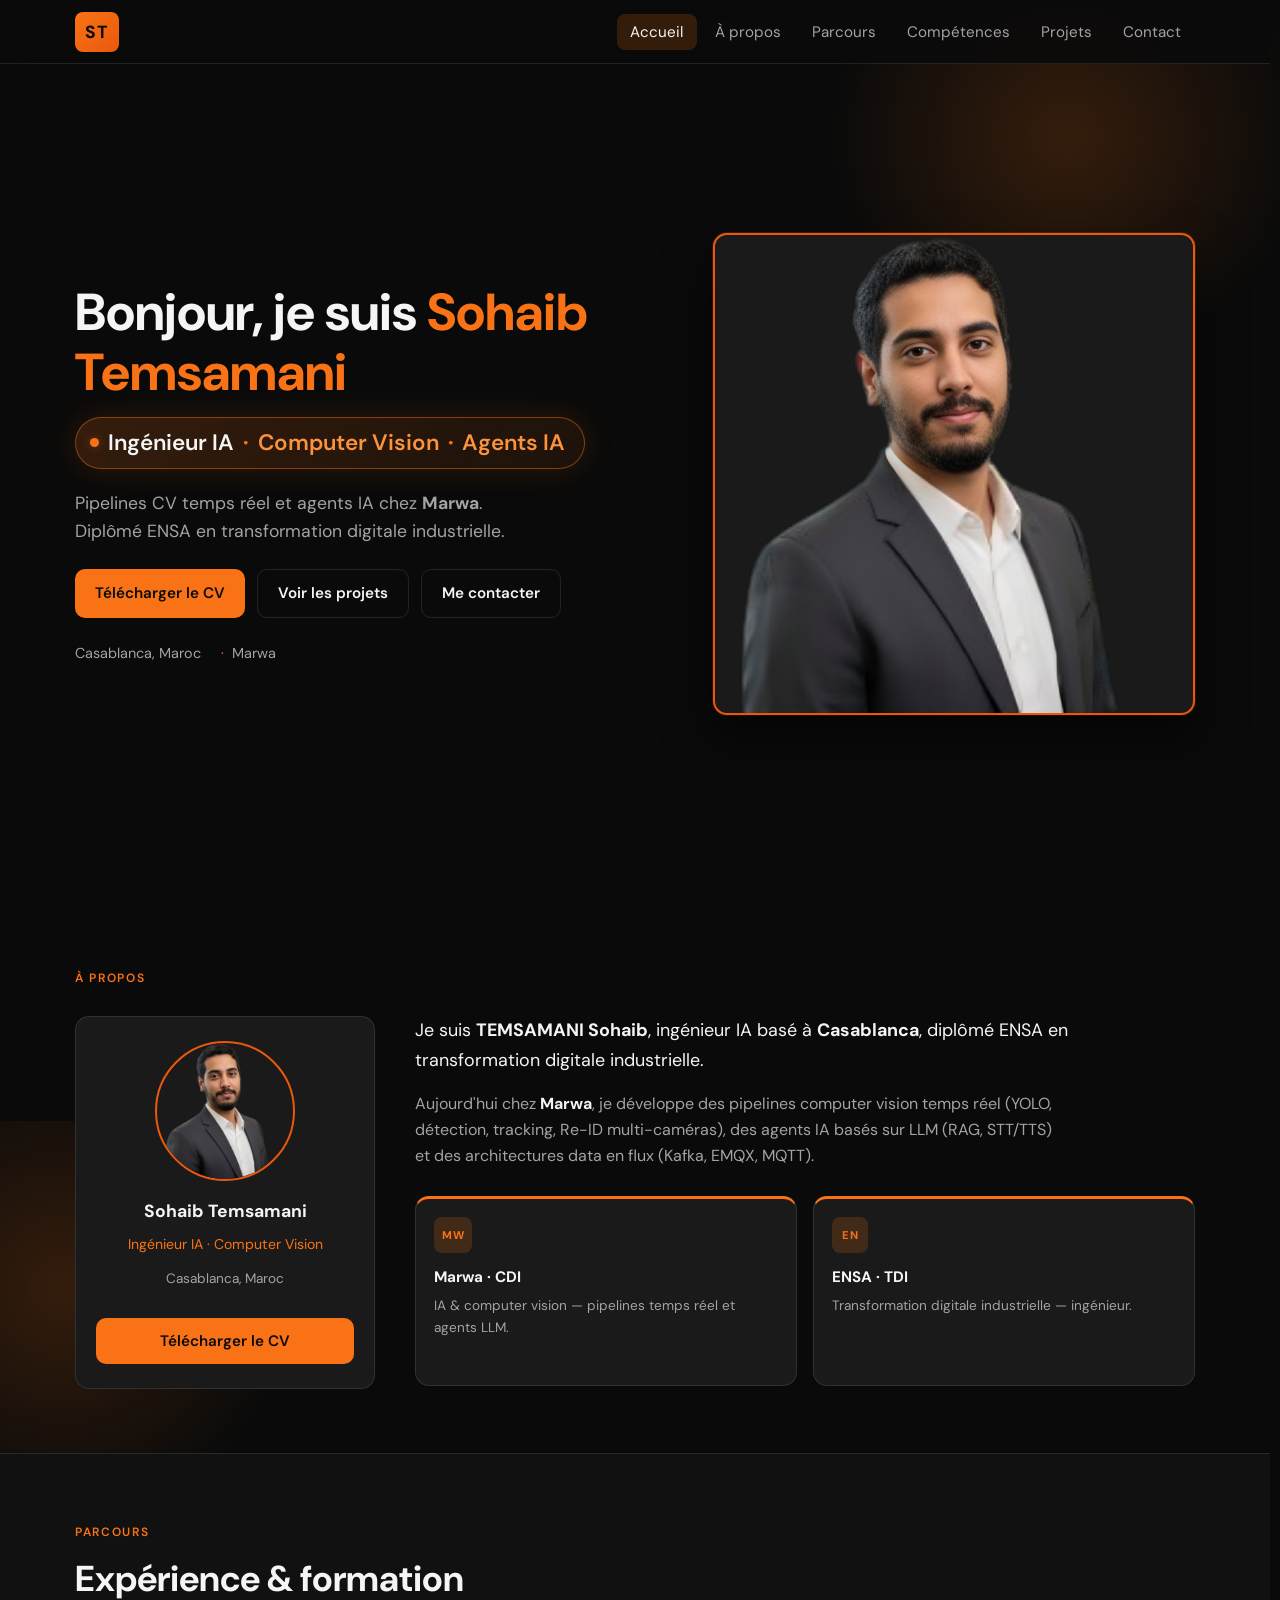
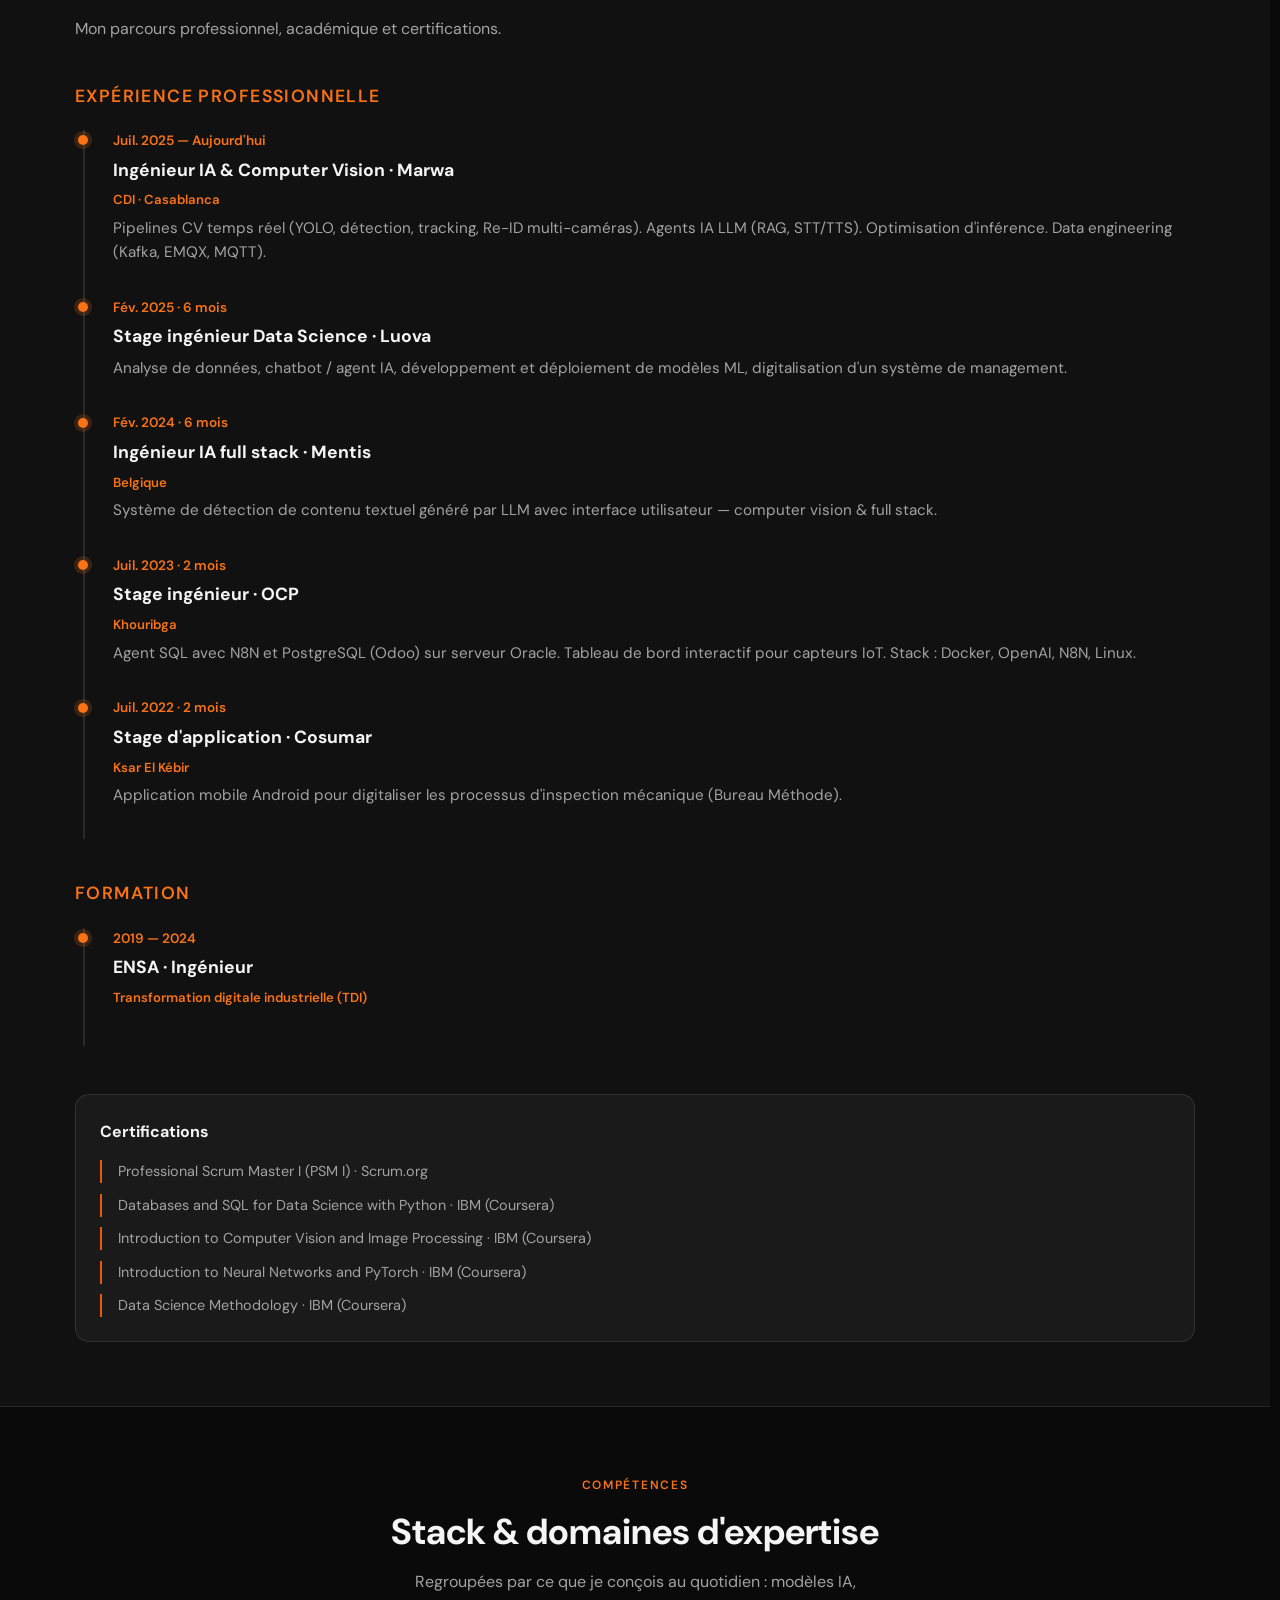
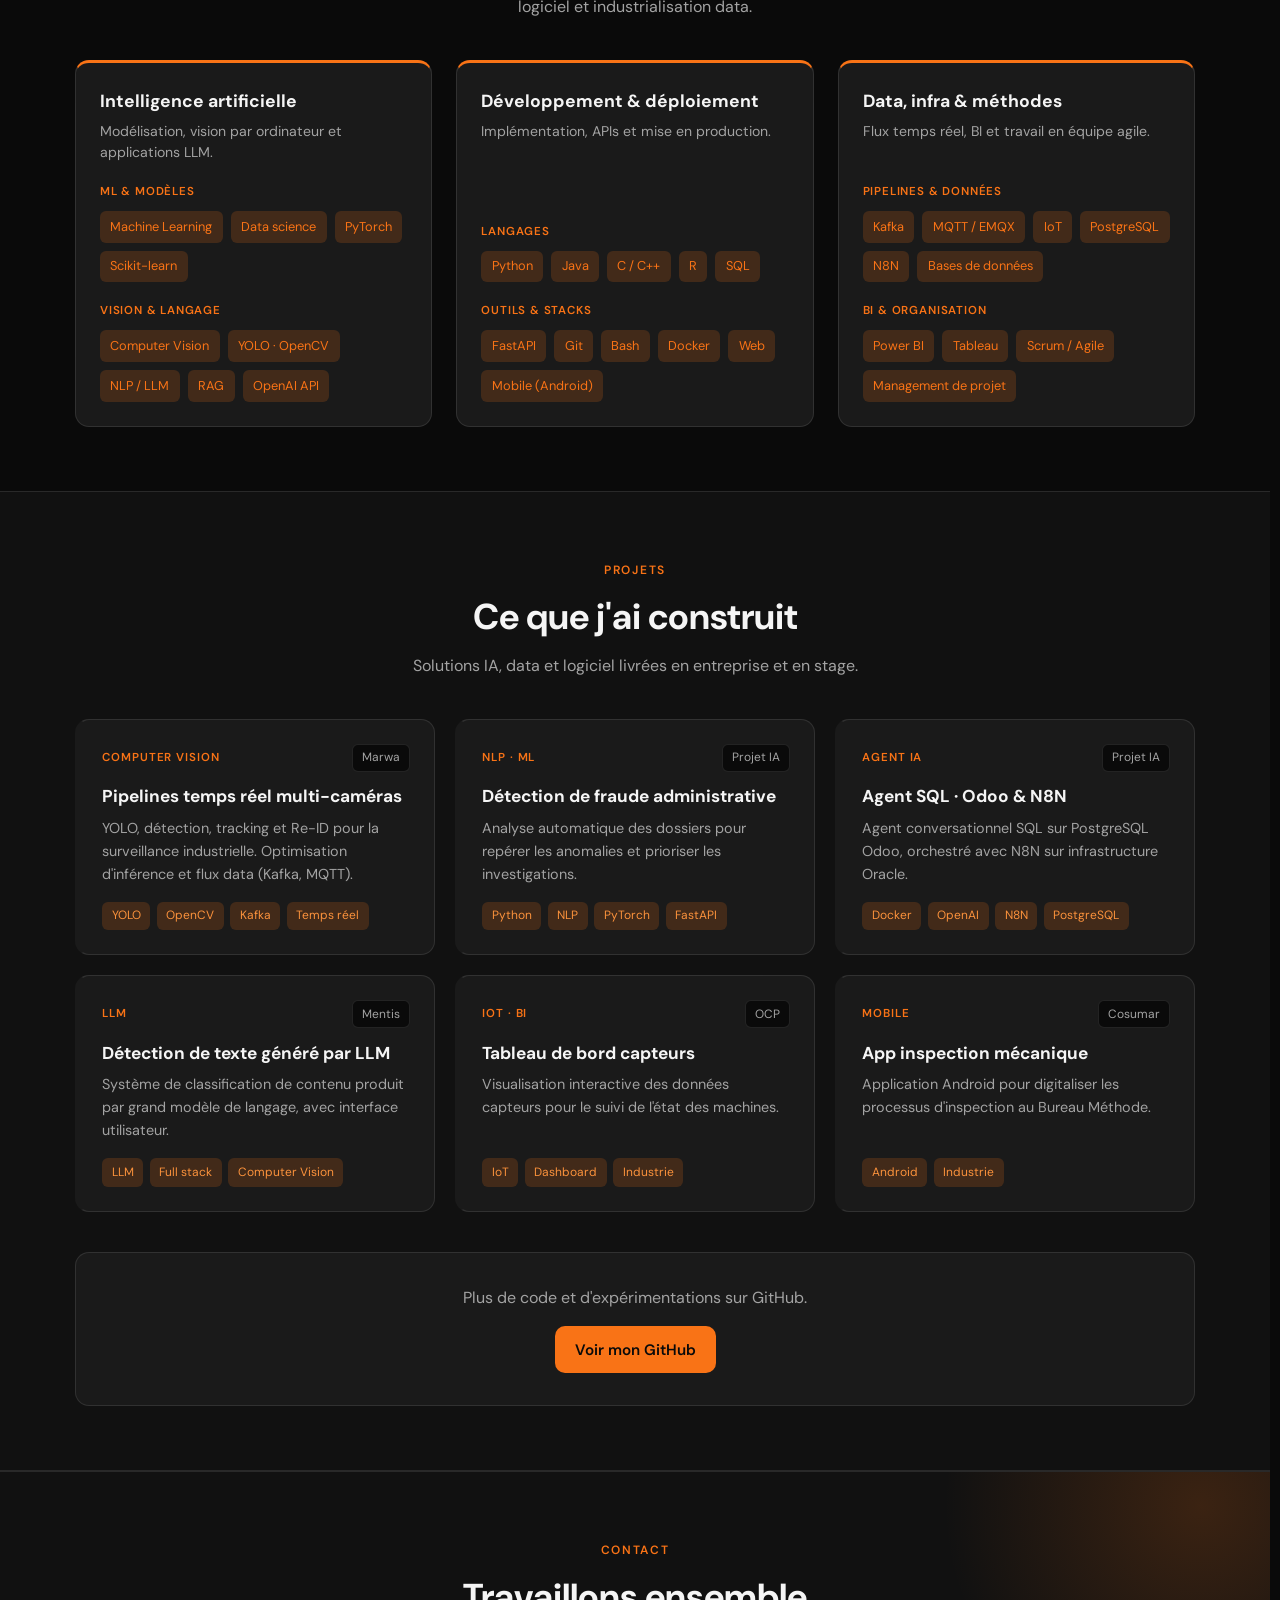
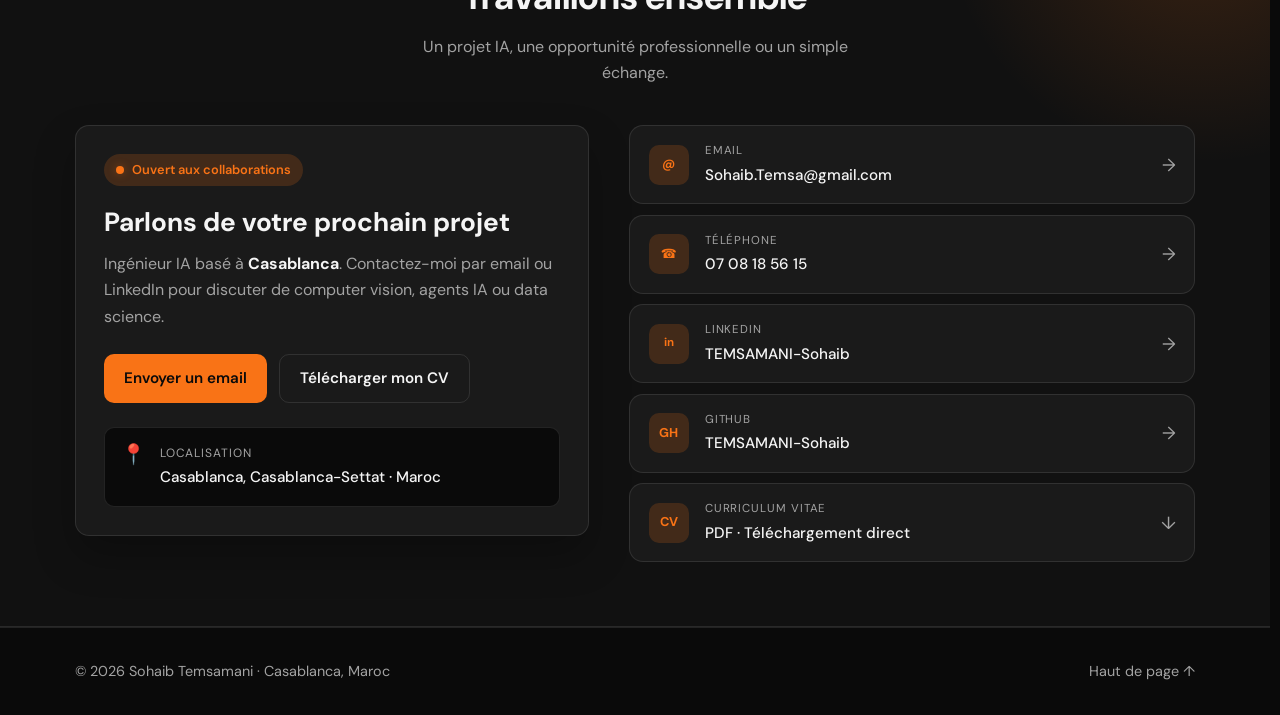
==== index.html @ 74f1c12c "update" ====
<!DOCTYPE html>
<html lang="fr">
<head>
  <meta charset="utf-8">
  <meta name="viewport" content="width=device-width, initial-scale=1">
  <meta name="description" content="Portfolio de TEMSAMANI Sohaib — Ingénieur IA, Computer Vision. ENSA, expériences Marwa, OCP, Mentis.">
  <meta name="theme-color" content="#0a0a0a">
  <title>Sohaib Temsamani | Ingénieur IA</title>
  <link rel="preconnect" href="https://fonts.googleapis.com">
  <link rel="preconnect" href="https://fonts.gstatic.com" crossorigin>
  <link href="https://fonts.googleapis.com/css2?family=DM+Sans:ital,opsz,wght@0,9..40,400;0,9..40,500;0,9..40,600;0,9..40,700&display=swap" rel="stylesheet">
  <link rel="stylesheet" href="css/portfolio.css">
</head>
<body>
  <a class="skip-link" href="#main">Aller au contenu</a>

  <header class="site-header">
    <nav class="nav container" aria-label="Principal">
      <a class="logo" href="#home" aria-label="Accueil">ST</a>
      <button class="nav-toggle" type="button" aria-expanded="false" aria-controls="nav-menu">
        <span class="nav-toggle-bar"></span>
        <span class="sr-only">Menu</span>
      </button>
      <ul class="nav-links" id="nav-menu">
        <li><a href="#home">Accueil</a></li>
        <li><a href="#about">À propos</a></li>
        <li><a href="#parcours">Parcours</a></li>
        <li><a href="#skills">Compétences</a></li>
        <li><a href="#projects">Projets</a></li>
        <li><a href="#contact">Contact</a></li>
      </ul>
    </nav>
  </header>

  <main id="main">
    <section class="hero container" id="home">
      <div class="hero-content reveal">
        <h1>Bonjour, je suis <span class="accent">Sohaib Temsamani</span></h1>
        <p class="hero-status">
          <span class="hero-status-dot" aria-hidden="true"></span>
          <span>Ingénieur IA</span>
          <span class="hero-status-sep" aria-hidden="true">·</span>
          <span class="hero-status-highlight">Computer Vision</span>
          <span class="hero-status-sep" aria-hidden="true">·</span>
          <span class="hero-status-highlight">Agents IA</span>
        </p>
        <p class="hero-lead">
          Pipelines CV temps réel et agents IA chez <strong>Marwa</strong>.
          Diplômé ENSA en transformation digitale industrielle.
        </p>
        <div class="hero-actions">
          <a class="btn btn-primary" href="cv/CV_TEMSAMANI_Sohaib.pdf" download>Télécharger le CV</a>
          <a class="btn btn-ghost" href="#projects">Voir les projets</a>
          <a class="btn btn-ghost" href="#contact">Me contacter</a>
        </div>
        <ul class="hero-meta">
          <li>Casablanca, Maroc</li>
          <li>Marwa</li>
        </ul>
      </div>
      <div class="hero-visual reveal" style="--delay: 0.1s">
        <div class="hero-frame">
          <img src="images/sohaib.jpg" alt="Portrait de Sohaib Temsamani" width="480" height="480" loading="eager" decoding="async">
        </div>
      </div>
    </section>

    <section class="section about-section" id="about">
      <div class="container">
        <span class="section-tag reveal">À propos</span>

        <div class="about-layout">
          <aside class="about-sidebar reveal">
            <div class="about-profile-card">
              <img src="images/sohaib.jpg" alt="Sohaib Temsamani" width="140" height="140" loading="lazy" decoding="async">
              <p class="profile-name">Sohaib Temsamani</p>
              <p class="profile-role">Ingénieur IA · Computer Vision</p>
              <p class="profile-location">Casablanca, Maroc</p>
              <a class="btn btn-primary btn-block profile-cv" href="cv/CV_TEMSAMANI_Sohaib.pdf" download>Télécharger le CV</a>
            </div>
          </aside>

          <div class="about-content reveal" style="--delay: 0.06s">
            <p class="about-lead">
              Je suis <strong>TEMSAMANI Sohaib</strong>, ingénieur IA basé à
              <strong>Casablanca</strong>, diplômé ENSA en transformation digitale industrielle.
            </p>
            <p>
              Aujourd'hui chez <strong>Marwa</strong>, je développe des pipelines computer vision temps réel
              (YOLO, détection, tracking, Re-ID multi-caméras), des agents IA basés sur LLM (RAG, STT/TTS)
              et des architectures data en flux (Kafka, EMQX, MQTT).
            </p>

            <div class="about-highlights">
              <article class="highlight-card reveal" style="--delay: 0.05s">
                <span class="highlight-icon" aria-hidden="true">MW</span>
                <h3>Marwa · CDI</h3>
                <p>IA &amp; computer vision — pipelines temps réel et agents LLM.</p>
              </article>
              <article class="highlight-card reveal" style="--delay: 0.1s">
                <span class="highlight-icon" aria-hidden="true">EN</span>
                <h3>ENSA · TDI</h3>
                <p>Transformation digitale industrielle — ingénieur.</p>
              </article>
            </div>

          </div>
        </div>
      </div>
    </section>

    <section class="section section-alt" id="parcours">
      <div class="container">
        <header class="section-head reveal">
          <span class="section-tag">Parcours</span>
          <h2>Expérience &amp; formation</h2>
          <p>Mon parcours professionnel, académique et certifications.</p>
        </header>

        <h3 class="timeline-heading reveal">Expérience professionnelle</h3>
        <ol class="timeline">
          <li class="timeline-item reveal">
            <time datetime="2025-07">Juil. 2025 — Aujourd'hui</time>
            <h3>Ingénieur IA &amp; Computer Vision · Marwa</h3>
            <p class="timeline-meta">CDI · Casablanca</p>
            <p>Pipelines CV temps réel (YOLO, détection, tracking, Re-ID multi-caméras). Agents IA LLM (RAG, STT/TTS). Optimisation d'inférence. Data engineering (Kafka, EMQX, MQTT).</p>
          </li>
          <li class="timeline-item reveal" style="--delay: 0.05s">
            <time datetime="2025-02">Fév. 2025 · 6 mois</time>
            <h3>Stage ingénieur Data Science · Luova</h3>
            <p>Analyse de données, chatbot / agent IA, développement et déploiement de modèles ML, digitalisation d'un système de management.</p>
          </li>
          <li class="timeline-item reveal" style="--delay: 0.1s">
            <time datetime="2024-02">Fév. 2024 · 6 mois</time>
            <h3>Ingénieur IA full stack · Mentis</h3>
            <p class="timeline-meta">Belgique</p>
            <p>Système de détection de contenu textuel généré par LLM avec interface utilisateur — computer vision &amp; full stack.</p>
          </li>
          <li class="timeline-item reveal" style="--delay: 0.15s">
            <time datetime="2023-07">Juil. 2023 · 2 mois</time>
            <h3>Stage ingénieur · OCP</h3>
            <p class="timeline-meta">Khouribga</p>
            <p>Agent SQL avec N8N et PostgreSQL (Odoo) sur serveur Oracle. Tableau de bord interactif pour capteurs IoT. Stack : Docker, OpenAI, N8N, Linux.</p>
          </li>
          <li class="timeline-item reveal" style="--delay: 0.2s">
            <time datetime="2022-07">Juil. 2022 · 2 mois</time>
            <h3>Stage d'application · Cosumar</h3>
            <p class="timeline-meta">Ksar El Kébir</p>
            <p>Application mobile Android pour digitaliser les processus d'inspection mécanique (Bureau Méthode).</p>
          </li>
        </ol>

        <h3 class="timeline-heading reveal">Formation</h3>
        <ol class="timeline timeline-education">
        <li class="timeline-item reveal">
          <time datetime="2019/2024">2019 — 2024</time>
          <h3>ENSA · Ingénieur</h3>
          <p class="timeline-meta">Transformation digitale industrielle (TDI)</p>
        </li>
      </ol>

      <div class="certs reveal" style="--delay: 0.1s">
        <h3 class="certs-title">Certifications</h3>
        <ul class="certs-list">
          <li>Professional Scrum Master I (PSM I) · Scrum.org</li>
          <li>Databases and SQL for Data Science with Python · IBM (Coursera)</li>
          <li>Introduction to Computer Vision and Image Processing · IBM (Coursera)</li>
          <li>Introduction to Neural Networks and PyTorch · IBM (Coursera)</li>
          <li>Data Science Methodology · IBM (Coursera)</li>
        </ul>
      </div>
      </div>
    </section>

    <section class="section skills-section" id="skills">
      <div class="container">
        <header class="section-head section-head-center reveal">
          <span class="section-tag">Compétences</span>
          <h2>Stack &amp; domaines d'expertise</h2>
          <p>Regroupées par ce que je conçois au quotidien : modèles IA, logiciel et industrialisation data.</p>
        </header>

        <div class="skills-categories reveal">
          <article class="skill-category">
            <h3>Intelligence artificielle</h3>
            <p class="skill-category-desc">Modélisation, vision par ordinateur et applications LLM.</p>
            <div class="skill-subgroups">
              <div class="skill-subgroup">
                <h4>ML &amp; modèles</h4>
                <ul class="tags">
                  <li>Machine Learning</li>
                  <li>Data science</li>
                  <li>PyTorch</li>
                  <li>Scikit-learn</li>
                </ul>
              </div>
              <div class="skill-subgroup">
                <h4>Vision &amp; langage</h4>
                <ul class="tags">
                  <li>Computer Vision</li>
                  <li>YOLO · OpenCV</li>
                  <li>NLP / LLM</li>
                  <li>RAG</li>
                  <li>OpenAI API</li>
                </ul>
              </div>
            </div>
          </article>

          <article class="skill-category">
            <h3>Développement &amp; déploiement</h3>
            <p class="skill-category-desc">Implémentation, APIs et mise en production.</p>
            <div class="skill-subgroups">
              <div class="skill-subgroup">
                <h4>Langages</h4>
                <ul class="tags">
                  <li>Python</li>
                  <li>Java</li>
                  <li>C / C++</li>
                  <li>R</li>
                  <li>SQL</li>
                </ul>
              </div>
              <div class="skill-subgroup">
                <h4>Outils &amp; stacks</h4>
                <ul class="tags">
                  <li>FastAPI</li>
                  <li>Git</li>
                  <li>Bash</li>
                  <li>Docker</li>
                  <li>Web</li>
                  <li>Mobile (Android)</li>
                </ul>
              </div>
            </div>
          </article>

          <article class="skill-category">
            <h3>Data, infra &amp; méthodes</h3>
            <p class="skill-category-desc">Flux temps réel, BI et travail en équipe agile.</p>
            <div class="skill-subgroups">
              <div class="skill-subgroup">
                <h4>Pipelines &amp; données</h4>
                <ul class="tags">
                  <li>Kafka</li>
                  <li>MQTT / EMQX</li>
                  <li>IoT</li>
                  <li>PostgreSQL</li>
                  <li>N8N</li>
                  <li>Bases de données</li>
                </ul>
              </div>
              <div class="skill-subgroup">
                <h4>BI &amp; organisation</h4>
                <ul class="tags">
                  <li>Power BI</li>
                  <li>Tableau</li>
                  <li>Scrum / Agile</li>
                  <li>Management de projet</li>
                </ul>
              </div>
            </div>
          </article>
        </div>
      </div>
    </section>

    <section class="section projects-section" id="projects">
      <div class="container">
        <header class="section-head section-head-center reveal">
          <span class="section-tag">Projets</span>
          <h2>Ce que j'ai construit</h2>
          <p>Solutions IA, data et logiciel livrées en entreprise et en stage.</p>
        </header>

        <div class="projects-grid">
          <article class="project-card reveal">
            <div class="project-card-header">
              <span class="project-tag">Computer Vision</span>
              <span class="project-company">Marwa</span>
            </div>
            <h3>Pipelines temps réel multi-caméras</h3>
            <p>YOLO, détection, tracking et Re-ID pour la surveillance industrielle. Optimisation d'inférence et flux data (Kafka, MQTT).</p>
            <ul class="project-tags">
              <li>YOLO</li>
              <li>OpenCV</li>
              <li>Kafka</li>
              <li>Temps réel</li>
            </ul>
          </article>

          <article class="project-card reveal" style="--delay: 0.05s">
            <div class="project-card-header">
              <span class="project-tag">NLP · ML</span>
              <span class="project-company">Projet IA</span>
            </div>
            <h3>Détection de fraude administrative</h3>
            <p>Analyse automatique des dossiers pour repérer les anomalies et prioriser les investigations.</p>
            <ul class="project-tags">
              <li>Python</li>
              <li>NLP</li>
              <li>PyTorch</li>
              <li>FastAPI</li>
            </ul>
          </article>

          <article class="project-card reveal" style="--delay: 0.1s">
            <div class="project-card-header">
              <span class="project-tag">Agent IA</span>
              <span class="project-company">Projet IA</span>
            </div>
            <h3>Agent SQL · Odoo &amp; N8N</h3>
            <p>Agent conversationnel SQL sur PostgreSQL Odoo, orchestré avec N8N sur infrastructure Oracle.</p>
            <ul class="project-tags">
              <li>Docker</li>
              <li>OpenAI</li>
              <li>N8N</li>
              <li>PostgreSQL</li>
            </ul>
          </article>

          <article class="project-card reveal" style="--delay: 0.15s">
            <div class="project-card-header">
              <span class="project-tag">LLM</span>
              <span class="project-company">Mentis</span>
            </div>
            <h3>Détection de texte généré par LLM</h3>
            <p>Système de classification de contenu produit par grand modèle de langage, avec interface utilisateur.</p>
            <ul class="project-tags">
              <li>LLM</li>
              <li>Full stack</li>
              <li>Computer Vision</li>
            </ul>
          </article>

          <article class="project-card reveal" style="--delay: 0.2s">
            <div class="project-card-header">
              <span class="project-tag">IoT · BI</span>
              <span class="project-company">OCP</span>
            </div>
            <h3>Tableau de bord capteurs</h3>
            <p>Visualisation interactive des données capteurs pour le suivi de l'état des machines.</p>
            <ul class="project-tags">
              <li>IoT</li>
              <li>Dashboard</li>
              <li>Industrie</li>
            </ul>
          </article>

          <article class="project-card reveal" style="--delay: 0.25s">
            <div class="project-card-header">
              <span class="project-tag">Mobile</span>
              <span class="project-company">Cosumar</span>
            </div>
            <h3>App inspection mécanique</h3>
            <p>Application Android pour digitaliser les processus d'inspection au Bureau Méthode.</p>
            <ul class="project-tags">
              <li>Android</li>
              <li>Industrie</li>
            </ul>
          </article>
        </div>

        <div class="projects-cta reveal">
          <p>Plus de code et d'expérimentations sur GitHub.</p>
          <a class="btn btn-primary" href="https://github.com/TEMSAMANI-Sohaib" target="_blank" rel="noopener">Voir mon GitHub</a>
        </div>
      </div>
    </section>

    <section class="section contact-section" id="contact">
      <div class="container">
        <header class="section-head section-head-center reveal">
          <span class="section-tag">Contact</span>
          <h2>Travaillons ensemble</h2>
          <p>Un projet IA, une opportunité professionnelle ou un simple échange.</p>
        </header>

        <div class="contact-layout">
          <div class="contact-intro reveal">
            <span class="contact-status">
              <span class="status-dot" aria-hidden="true"></span>
              Ouvert aux collaborations
            </span>
            <h3 class="contact-intro-title">Parlons de votre prochain projet</h3>
            <p class="contact-intro-text">
              Ingénieur IA basé à <strong>Casablanca</strong>. Contactez-moi par email ou LinkedIn
              pour discuter de computer vision, agents IA ou data science.
            </p>
            <div class="contact-cta">
              <a class="btn btn-primary" href="mailto:Sohaib.Temsa@gmail.com?subject=Contact%20portfolio%20—%20Sohaib%20Temsamani">
                Envoyer un email
              </a>
              <a class="btn btn-ghost" href="cv/CV_TEMSAMANI_Sohaib.pdf" download>Télécharger mon CV</a>
            </div>
            <div class="contact-location-card">
              <span class="contact-location-icon" aria-hidden="true">📍</span>
              <div>
                <p class="contact-location-label">Localisation</p>
                <p class="contact-location-value">Casablanca, Casablanca-Settat · Maroc</p>
              </div>
            </div>
          </div>

          <div class="contact-methods reveal" style="--delay: 0.08s">
            <a class="contact-method" href="mailto:Sohaib.Temsa@gmail.com">
              <span class="contact-method-icon" aria-hidden="true">@</span>
              <span class="contact-method-body">
                <span class="contact-method-label">Email</span>
                <span class="contact-method-value">Sohaib.Temsa@gmail.com</span>
              </span>
              <span class="contact-method-arrow" aria-hidden="true">→</span>
            </a>
            <a class="contact-method" href="tel:+212708185615">
              <span class="contact-method-icon" aria-hidden="true">☎</span>
              <span class="contact-method-body">
                <span class="contact-method-label">Téléphone</span>
                <span class="contact-method-value">07 08 18 56 15</span>
              </span>
              <span class="contact-method-arrow" aria-hidden="true">→</span>
            </a>
            <a class="contact-method" href="https://www.linkedin.com/in/temsamani-sohaib/" target="_blank" rel="noopener">
              <span class="contact-method-icon contact-method-icon-in" aria-hidden="true">in</span>
              <span class="contact-method-body">
                <span class="contact-method-label">LinkedIn</span>
                <span class="contact-method-value">TEMSAMANI-Sohaib</span>
              </span>
              <span class="contact-method-arrow" aria-hidden="true">→</span>
            </a>
            <a class="contact-method" href="https://github.com/TEMSAMANI-Sohaib" target="_blank" rel="noopener">
              <span class="contact-method-icon" aria-hidden="true">GH</span>
              <span class="contact-method-body">
                <span class="contact-method-label">GitHub</span>
                <span class="contact-method-value">TEMSAMANI-Sohaib</span>
              </span>
              <span class="contact-method-arrow" aria-hidden="true">→</span>
            </a>
            <a class="contact-method" href="cv/CV_TEMSAMANI_Sohaib.pdf" download>
              <span class="contact-method-icon" aria-hidden="true">CV</span>
              <span class="contact-method-body">
                <span class="contact-method-label">Curriculum vitae</span>
                <span class="contact-method-value">PDF · Téléchargement direct</span>
              </span>
              <span class="contact-method-arrow" aria-hidden="true">↓</span>
            </a>
          </div>
        </div>
      </div>
    </section>
  </main>

  <footer class="site-footer">
    <div class="container footer-inner">
      <p>© <span id="year"></span> Sohaib Temsamani · Casablanca, Maroc</p>
      <a href="#home" class="back-top">Haut de page ↑</a>
    </div>
  </footer>

  <script src="js/portfolio.js" defer></script>
</body>
</html>
---- css/portfolio.css ----
/* Original portfolio — lightweight, no template framework */

:root {
  --bg: #0a0a0a;
  --bg-alt: #111111;
  --surface: #1a1a1a;
  --surface-elevated: #222222;
  --border: rgba(255, 255, 255, 0.1);
  --text: #f5f5f5;
  --muted: #a3a3a3;
  --accent: #f97316;
  --accent-light: #fb923c;
  --accent-dark: #ea580c;
  --accent-dim: rgba(249, 115, 22, 0.18);
  --accent-glow: rgba(249, 115, 22, 0.35);
  --radius: 14px;
  --header-h: 4rem;
  --max: 1120px;
  --font: "DM Sans", system-ui, -apple-system, sans-serif;
}

*,
*::before,
*::after {
  box-sizing: border-box;
}

html {
  scroll-behavior: smooth;
  scrollbar-gutter: stable;
  scrollbar-width: thin;
  scrollbar-color: var(--accent-dark) var(--bg-alt);
}

/* Scrollbar — Chrome, Edge, Safari */
::-webkit-scrollbar {
  width: 10px;
  height: 10px;
}

::-webkit-scrollbar-track {
  background: var(--bg-alt);
  border-left: 1px solid var(--border);
}

::-webkit-scrollbar-thumb {
  background: linear-gradient(180deg, var(--accent) 0%, var(--accent-dark) 100%);
  border-radius: 999px;
  border: 2px solid var(--bg-alt);
  min-height: 48px;
}

::-webkit-scrollbar-thumb:hover {
  background: linear-gradient(180deg, var(--accent-light) 0%, var(--accent) 100%);
  box-shadow: 0 0 12px var(--accent-glow);
}

::-webkit-scrollbar-thumb:active {
  background: var(--accent-dark);
}

::-webkit-scrollbar-corner {
  background: var(--bg);
}

body {
  margin: 0;
  font-family: var(--font);
  font-size: 1rem;
  line-height: 1.6;
  color: var(--text);
  background: var(--bg);
  -webkit-font-smoothing: antialiased;
}

img {
  max-width: 100%;
  height: auto;
  display: block;
}

a {
  color: var(--accent);
  text-decoration: none;
}

a:hover {
  text-decoration: underline;
}

.container {
  width: min(100% - 2rem, var(--max));
  margin-inline: auto;
}

.sr-only {
  position: absolute;
  width: 1px;
  height: 1px;
  padding: 0;
  margin: -1px;
  overflow: hidden;
  clip: rect(0, 0, 0, 0);
  border: 0;
}

.skip-link {
  position: absolute;
  top: -100%;
  left: 1rem;
  z-index: 1000;
  padding: 0.5rem 1rem;
  background: var(--accent);
  color: var(--bg);
  border-radius: 6px;
}

.skip-link:focus {
  top: 1rem;
}

/* Header */
.site-header {
  position: sticky;
  top: 0;
  z-index: 100;
  height: var(--header-h);
  background: rgba(10, 10, 10, 0.9);
  backdrop-filter: blur(12px);
  border-bottom: 1px solid var(--border);
}

.nav {
  display: flex;
  align-items: center;
  justify-content: space-between;
  height: var(--header-h);
}

.logo {
  font-weight: 700;
  font-size: 1.1rem;
  letter-spacing: 0.04em;
  color: var(--bg);
  text-decoration: none;
  padding: 0.35rem 0.65rem;
  background: linear-gradient(135deg, var(--accent) 0%, var(--accent-dark) 100%);
  border: none;
  border-radius: 8px;
}

.logo:hover {
  filter: brightness(1.08);
  text-decoration: none;
}

.nav-links {
  display: flex;
  gap: 0.25rem;
  list-style: none;
  margin: 0;
  padding: 0;
}

.nav-links a {
  color: var(--muted);
  padding: 0.5rem 0.85rem;
  border-radius: 8px;
  font-size: 0.95rem;
  text-decoration: none;
  transition: color 0.2s, background 0.2s;
}

.nav-links a:hover,
.nav-links a.is-active {
  color: var(--text);
  background: var(--accent-dim);
  text-decoration: none;
}

.nav-toggle {
  display: none;
  width: 2.5rem;
  height: 2.5rem;
  padding: 0;
  border: 1px solid var(--border);
  border-radius: 8px;
  background: transparent;
  cursor: pointer;
}

.nav-toggle-bar {
  display: block;
  width: 1.15rem;
  height: 2px;
  margin: 0 auto;
  background: var(--text);
  border-radius: 1px;
  box-shadow: 0 -6px 0 var(--text), 0 6px 0 var(--text);
  transition: box-shadow 0.2s, transform 0.2s;
}

.nav-toggle[aria-expanded="true"] .nav-toggle-bar {
  box-shadow: none;
  transform: rotate(45deg);
}

.nav-toggle[aria-expanded="true"] .nav-toggle-bar::after {
  content: "";
  display: block;
  width: 1.15rem;
  height: 2px;
  background: var(--text);
  transform: translateY(-2px) rotate(-90deg);
}

/* Hero */
.hero {
  display: grid;
  gap: 2.5rem;
  align-items: center;
  padding: 3rem 0 4rem;
  min-height: calc(100vh - var(--header-h));
  position: relative;
}

.hero::before {
  content: "";
  position: absolute;
  top: -20%;
  right: -10%;
  width: min(55vw, 480px);
  height: min(55vw, 480px);
  background: radial-gradient(circle, var(--accent-dim) 0%, transparent 70%);
  pointer-events: none;
  z-index: -1;
}

@media (min-width: 860px) {
  .hero {
    grid-template-columns: 1.1fr 0.9fr;
    gap: 3rem;
    padding: 4rem 0 5rem;
  }
}

.hero h1 {
  font-size: clamp(2rem, 5vw, 3.25rem);
  line-height: 1.15;
  margin: 0 0 0.85rem;
  font-weight: 700;
}

.hero-status {
  display: inline-flex;
  flex-wrap: wrap;
  align-items: center;
  gap: 0.45rem 0.55rem;
  margin: 0 0 1.25rem;
  padding: 0.65rem 1.15rem 0.65rem 0.9rem;
  font-size: clamp(1.05rem, 2.8vw, 1.4rem);
  font-weight: 600;
  line-height: 1.3;
  color: var(--text);
  background: linear-gradient(135deg, var(--accent-dim) 0%, rgba(249, 115, 22, 0.08) 100%);
  border: 1px solid rgba(249, 115, 22, 0.45);
  border-radius: 999px;
  box-shadow: 0 0 32px rgba(249, 115, 22, 0.15);
}

.hero-status-dot {
  width: 9px;
  height: 9px;
  border-radius: 50%;
  background: var(--accent);
  box-shadow: 0 0 10px var(--accent-glow);
  flex-shrink: 0;
}

.hero-status-sep {
  color: var(--accent);
  font-weight: 700;
}

.hero-status-highlight {
  color: var(--accent-light);
}

.accent {
  color: var(--accent);
}

.hero-lead {
  font-size: 1.1rem;
  color: var(--muted);
  max-width: 36ch;
  margin: 0 0 1.5rem;
}

.hero-actions {
  display: flex;
  flex-wrap: wrap;
  gap: 0.75rem;
  margin-bottom: 1.5rem;
}

.btn {
  display: inline-flex;
  align-items: center;
  padding: 0.7rem 1.25rem;
  border-radius: 10px;
  font-weight: 600;
  font-size: 0.95rem;
  text-decoration: none;
  transition: transform 0.15s, box-shadow 0.15s;
}

.btn:hover {
  text-decoration: none;
  transform: translateY(-1px);
}

.btn-primary {
  background: var(--accent);
  color: var(--bg);
}

.btn-primary:hover {
  background: var(--accent-light);
  box-shadow: 0 8px 28px var(--accent-glow);
}

.btn-ghost {
  border: 1px solid var(--border);
  color: var(--text);
}

.btn-ghost:hover {
  border-color: var(--accent);
  color: var(--accent);
}

.hero-meta {
  display: flex;
  flex-wrap: wrap;
  gap: 0.5rem 1.25rem;
  list-style: none;
  margin: 0;
  padding: 0;
  font-size: 0.9rem;
  color: var(--muted);
}

.hero-meta li::before {
  content: "·";
  margin-right: 0.5rem;
  color: var(--accent);
}

.hero-meta li:first-child::before {
  content: none;
  margin: 0;
}

.hero-frame {
  border-radius: var(--radius);
  overflow: hidden;
  border: 2px solid var(--accent-dark);
  background: var(--surface);
  box-shadow: 0 24px 48px rgba(0, 0, 0, 0.5), 0 0 0 1px var(--accent-dim);
}

.hero-frame img {
  width: 100%;
  aspect-ratio: 1;
  object-fit: cover;
  object-position: center top;
}

/* Sections */
.section {
  padding: 4rem 0;
}

.section-alt {
  background: var(--bg-alt);
  border-block: 1px solid var(--border);
}

.section-head {
  margin-bottom: 2.5rem;
}

.section-head h2 {
  font-size: clamp(1.75rem, 3vw, 2.25rem);
  margin: 0 0 0.5rem;
}

.section-head p {
  margin: 0;
  color: var(--muted);
  max-width: 42ch;
}

.section-tag {
  display: inline-block;
  font-size: 0.75rem;
  font-weight: 600;
  text-transform: uppercase;
  letter-spacing: 0.14em;
  color: var(--accent);
  margin-bottom: 0.5rem;
}

.btn-block {
  display: flex;
  justify-content: center;
  width: 100%;
}

/* About */
.about-section {
  position: relative;
  overflow: hidden;
}

.about-section::before {
  content: "";
  position: absolute;
  left: -20%;
  bottom: 0;
  width: 50%;
  height: 60%;
  background: radial-gradient(circle, var(--accent-dim) 0%, transparent 65%);
  pointer-events: none;
  z-index: 0;
}

.about-section .container {
  position: relative;
  z-index: 1;
}

.about-section > .container > .section-tag {
  display: inline-block;
  margin-bottom: 1.75rem;
}

.about-layout {
  display: grid;
  gap: 2rem;
  align-items: start;
}

@media (min-width: 880px) {
  .about-layout {
    grid-template-columns: minmax(260px, 300px) 1fr;
    gap: 2.5rem;
  }

  .about-sidebar {
    position: sticky;
    top: calc(var(--header-h) + 1.5rem);
  }
}

.about-content p {
  margin: 0 0 1rem;
  color: var(--muted);
  max-width: 58ch;
}

.about-content p:last-of-type {
  margin-bottom: 1.75rem;
}

.about-lead {
  font-size: 1.12rem;
  color: var(--text) !important;
  line-height: 1.65;
}

.about-content strong {
  color: var(--text);
}

.about-highlights {
  display: grid;
  gap: 1rem;
}

@media (min-width: 520px) {
  .about-highlights {
    grid-template-columns: repeat(2, 1fr);
  }
}

.highlight-card {
  padding: 1.15rem;
  background: var(--surface);
  border: 1px solid var(--border);
  border-radius: var(--radius);
  border-top: 3px solid var(--accent);
  transition: border-color 0.2s, transform 0.2s;
}

.highlight-card:hover {
  border-color: rgba(249, 115, 22, 0.4);
  transform: translateY(-2px);
}

.highlight-icon {
  display: inline-flex;
  align-items: center;
  justify-content: center;
  min-width: 2.25rem;
  height: 2.25rem;
  padding: 0 0.5rem;
  margin-bottom: 0.75rem;
  font-size: 0.7rem;
  font-weight: 700;
  letter-spacing: 0.04em;
  color: var(--accent);
  background: var(--accent-dim);
  border-radius: 8px;
}

.highlight-card h3 {
  margin: 0 0 0.35rem;
  font-size: 0.95rem;
}

.highlight-card p {
  margin: 0;
  font-size: 0.85rem;
  color: var(--muted);
  max-width: none;
}

.about-traits {
  display: flex;
  flex-wrap: wrap;
  gap: 0.5rem;
  list-style: none;
  margin: 0;
  padding: 0;
}

.about-traits li {
  font-size: 0.85rem;
  font-weight: 500;
  padding: 0.4rem 0.85rem;
  color: var(--text);
  background: var(--surface);
  border: 1px solid var(--border);
  border-radius: 999px;
}

.about-traits li:hover {
  border-color: var(--accent);
  color: var(--accent);
}

.about-sidebar {
  display: flex;
  flex-direction: column;
  gap: 1.25rem;
}

.about-profile-card {
  display: flex;
  flex-direction: column;
  align-items: center;
  text-align: center;
  gap: 0.5rem;
  padding: 1.5rem 1.25rem;
  background: var(--surface);
  border: 1px solid var(--border);
  border-radius: var(--radius);
}

.about-profile-card img {
  width: 8.75rem;
  height: 8.75rem;
  border-radius: 50%;
  object-fit: cover;
  border: 2px solid var(--accent-dark);
  margin-bottom: 0.5rem;
}

.profile-name {
  margin: 0;
  font-weight: 700;
  font-size: 1.1rem;
}

.profile-role {
  margin: 0 0 0.25rem;
  font-size: 0.88rem;
  color: var(--accent);
}

.profile-location {
  margin: 0 0 1rem;
  font-size: 0.85rem;
  color: var(--muted);
}

.profile-cv {
  margin-top: 0.25rem;
  width: 100%;
}

.about-contact-card {
  padding: 1.25rem;
  background: linear-gradient(160deg, var(--surface) 0%, var(--surface-elevated) 100%);
  border: 1px solid var(--border);
  border-radius: var(--radius);
}

.about-contact-title {
  margin: 0 0 1rem;
  font-size: 0.8rem;
  text-transform: uppercase;
  letter-spacing: 0.1em;
  color: var(--muted);
}

.about-contact-list {
  list-style: none;
  margin: 0 0 1.25rem;
  padding: 0;
}

.about-contact-list li {
  display: flex;
  align-items: flex-start;
  gap: 0.75rem;
  padding: 0.65rem 0;
  border-bottom: 1px solid var(--border);
}

.about-contact-list li:last-child {
  border-bottom: none;
  padding-bottom: 0;
}

.about-contact-list a {
  font-size: 0.92rem;
  color: var(--text);
  word-break: break-word;
}

.about-contact-list a:hover {
  color: var(--accent);
}

.contact-icon {
  display: inline-flex;
  align-items: center;
  justify-content: center;
  width: 2rem;
  height: 2rem;
  flex-shrink: 0;
  font-size: 0.85rem;
  font-weight: 700;
  color: var(--accent);
  background: var(--accent-dim);
  border-radius: 8px;
}

.contact-icon-linkedin {
  font-size: 0.75rem;
  font-family: var(--font);
}

/* Timeline */
.timeline {
  list-style: none;
  margin: 0;
  padding: 0;
  border-left: 2px solid var(--border);
  margin-left: 0.5rem;
}

.timeline-item {
  position: relative;
  padding: 0 0 2rem 1.75rem;
}

.timeline-item::before {
  content: "";
  position: absolute;
  left: -0.45rem;
  top: 0.35rem;
  width: 10px;
  height: 10px;
  border-radius: 50%;
  background: var(--accent);
  box-shadow: 0 0 0 4px var(--accent-dim);
}

.timeline-item time {
  display: block;
  font-size: 0.85rem;
  color: var(--accent);
  font-weight: 600;
  margin-bottom: 0.25rem;
}

.timeline-item h3 {
  margin: 0 0 0.35rem;
  font-size: 1.1rem;
}

.timeline-item p {
  margin: 0;
  color: var(--muted);
  font-size: 0.95rem;
}

.timeline-meta {
  margin: 0 0 0.35rem !important;
  font-size: 0.82rem !important;
  color: var(--accent) !important;
  font-weight: 600;
}

.timeline-heading {
  margin: 2.5rem 0 1.25rem;
  font-size: 1.1rem;
  font-weight: 600;
  color: var(--accent);
  text-transform: uppercase;
  letter-spacing: 0.08em;
}

.timeline-heading:first-of-type {
  margin-top: 0;
}

.timeline-education {
  margin-bottom: 0;
}

.certs {
  margin-top: 3rem;
  padding: 1.5rem;
  background: var(--surface);
  border: 1px solid var(--border);
  border-radius: var(--radius);
}

.certs-title {
  margin: 0 0 1rem;
  font-size: 1rem;
  color: var(--text);
}

.certs-list {
  margin: 0;
  padding: 0;
  list-style: none;
  display: grid;
  gap: 0.65rem;
}

.certs-list li {
  font-size: 0.9rem;
  color: var(--muted);
  padding-left: 1rem;
  border-left: 2px solid var(--accent-dark);
}

.certs-list li::marker {
  content: none;
}

.lang-card {
  padding: 1.25rem;
  background: var(--surface);
  border: 1px solid var(--border);
  border-radius: var(--radius);
}

.lang-list {
  list-style: none;
  margin: 0;
  padding: 0;
}

.lang-list li {
  display: flex;
  justify-content: space-between;
  gap: 1rem;
  padding: 0.5rem 0;
  border-bottom: 1px solid var(--border);
  font-size: 0.9rem;
}

.lang-list li:last-child {
  border-bottom: none;
}

.lang-list li span:first-child {
  font-weight: 600;
  color: var(--text);
}

.lang-list li span:last-child {
  color: var(--muted);
}

/* Skills */
.skills-categories {
  display: grid;
  gap: 1.5rem;
}

@media (min-width: 900px) {
  .skills-categories {
    grid-template-columns: repeat(3, 1fr);
    align-items: start;
  }
}

.skill-category {
  display: flex;
  flex-direction: column;
  height: 100%;
  padding: 1.5rem;
  background: var(--surface);
  border: 1px solid var(--border);
  border-radius: var(--radius);
  border-top: 3px solid var(--accent);
}

.skill-category h3 {
  margin: 0 0 0.35rem;
  font-size: 1.1rem;
}

.skill-category-desc {
  margin: 0 0 1.25rem;
  font-size: 0.88rem;
  color: var(--muted);
  line-height: 1.5;
}

.skill-subgroups {
  display: flex;
  flex-direction: column;
  gap: 1.25rem;
  margin-top: auto;
}

.skill-subgroup h4 {
  margin: 0 0 0.6rem;
  font-size: 0.72rem;
  font-weight: 600;
  text-transform: uppercase;
  letter-spacing: 0.07em;
  color: var(--accent);
}

.tags {
  display: flex;
  flex-wrap: wrap;
  gap: 0.5rem;
  list-style: none;
  margin: 0;
  padding: 0;
}

.tags li {
  font-size: 0.8rem;
  padding: 0.35rem 0.65rem;
  background: var(--accent-dim);
  color: var(--accent);
  border-radius: 6px;
}

/* Projects */
.projects-section {
  background: var(--bg-alt);
  border-block: 1px solid var(--border);
}

.projects-grid {
  display: grid;
  gap: 1.25rem;
  grid-template-columns: 1fr;
}

@media (min-width: 640px) {
  .projects-grid {
    grid-template-columns: repeat(2, 1fr);
  }
}

@media (min-width: 960px) {
  .projects-grid {
    grid-template-columns: repeat(3, 1fr);
  }
}

.project-card {
  display: flex;
  flex-direction: column;
  height: 100%;
  padding: 1.5rem;
  background: var(--surface);
  border: 1px solid var(--border);
  border-radius: var(--radius);
  border-left: 3px solid transparent;
  transition: border-color 0.2s, transform 0.2s, box-shadow 0.2s;
}

.project-card:hover {
  border-color: rgba(249, 115, 22, 0.35);
  border-left-color: var(--accent);
  box-shadow: 0 16px 40px rgba(0, 0, 0, 0.35);
  transform: translateY(-3px);
}

.project-card-header {
  display: flex;
  flex-wrap: wrap;
  align-items: center;
  justify-content: space-between;
  gap: 0.5rem;
  margin-bottom: 0.85rem;
}

.project-tag {
  font-size: 0.72rem;
  text-transform: uppercase;
  letter-spacing: 0.08em;
  color: var(--accent);
  font-weight: 600;
}

.project-company {
  font-size: 0.75rem;
  color: var(--muted);
  padding: 0.2rem 0.55rem;
  background: var(--bg);
  border: 1px solid var(--border);
  border-radius: 6px;
}

.project-card h3 {
  margin: 0 0 0.5rem;
  font-size: 1.08rem;
  line-height: 1.35;
}

.project-card > p {
  flex: 1;
  margin: 0 0 1rem;
  font-size: 0.9rem;
  color: var(--muted);
  line-height: 1.6;
}

.project-tags {
  display: flex;
  flex-wrap: wrap;
  gap: 0.4rem;
  list-style: none;
  margin: 0;
  padding: 0;
  margin-top: auto;
}

.project-tags li {
  font-size: 0.75rem;
  padding: 0.3rem 0.6rem;
  background: var(--accent-dim);
  color: var(--accent-light);
  border-radius: 6px;
}

.projects-cta {
  margin-top: 2.5rem;
  padding: 2rem;
  text-align: center;
  background: var(--surface);
  border: 1px solid var(--border);
  border-radius: var(--radius);
}

.projects-cta p {
  margin: 0 0 1rem;
  color: var(--muted);
}

/* Contact */
.contact-section {
  position: relative;
  overflow: hidden;
  background: var(--bg-alt);
  border-block: 1px solid var(--border);
}

.contact-section::before {
  content: "";
  position: absolute;
  top: -30%;
  right: -15%;
  width: min(60vw, 520px);
  height: min(60vw, 520px);
  background: radial-gradient(circle, var(--accent-dim) 0%, transparent 70%);
  pointer-events: none;
}

.contact-section .container {
  position: relative;
  z-index: 1;
}

.section-head-center {
  text-align: center;
  margin-left: auto;
  margin-right: auto;
}

.section-head-center p {
  margin-left: auto;
  margin-right: auto;
}

.contact-layout {
  display: grid;
  gap: 2rem;
  align-items: start;
}

@media (min-width: 880px) {
  .contact-layout {
    grid-template-columns: 1fr 1.1fr;
    gap: 2.5rem;
  }
}

.contact-intro {
  padding: 1.75rem;
  background: var(--surface);
  border: 1px solid var(--border);
  border-radius: var(--radius);
  box-shadow: 0 20px 40px rgba(0, 0, 0, 0.25);
}

.contact-status {
  display: inline-flex;
  align-items: center;
  gap: 0.5rem;
  font-size: 0.8rem;
  font-weight: 600;
  color: var(--accent);
  padding: 0.35rem 0.75rem;
  background: var(--accent-dim);
  border-radius: 999px;
  margin-bottom: 1.25rem;
}

.status-dot {
  width: 8px;
  height: 8px;
  border-radius: 50%;
  background: var(--accent);
  box-shadow: 0 0 8px var(--accent-glow);
  animation: pulse-dot 2s ease-in-out infinite;
}

@keyframes pulse-dot {
  0%, 100% { opacity: 1; transform: scale(1); }
  50% { opacity: 0.6; transform: scale(0.9); }
}

.contact-intro-title {
  margin: 0 0 0.75rem;
  font-size: clamp(1.35rem, 3vw, 1.65rem);
  line-height: 1.25;
}

.contact-intro-text {
  margin: 0 0 1.5rem;
  color: var(--muted);
  line-height: 1.65;
}

.contact-intro-text strong {
  color: var(--text);
}

.contact-cta {
  display: flex;
  flex-wrap: wrap;
  gap: 0.75rem;
  margin-bottom: 1.5rem;
}

.contact-location-card {
  display: flex;
  align-items: flex-start;
  gap: 0.85rem;
  padding: 1rem;
  background: var(--bg);
  border: 1px solid var(--border);
  border-radius: 10px;
}

.contact-location-icon {
  font-size: 1.25rem;
  line-height: 1;
}

.contact-location-label {
  margin: 0 0 0.15rem;
  font-size: 0.75rem;
  text-transform: uppercase;
  letter-spacing: 0.08em;
  color: var(--muted);
}

.contact-location-value {
  margin: 0;
  font-size: 0.95rem;
  font-weight: 500;
  color: var(--text);
}

.contact-methods {
  display: flex;
  flex-direction: column;
  gap: 0.65rem;
}

.contact-method {
  display: flex;
  align-items: center;
  gap: 1rem;
  padding: 1rem 1.15rem;
  background: var(--surface);
  border: 1px solid var(--border);
  border-radius: var(--radius);
  text-decoration: none;
  transition: border-color 0.2s, transform 0.2s, box-shadow 0.2s;
}

.contact-method:hover {
  border-color: var(--accent);
  transform: translateX(4px);
  box-shadow: 0 8px 24px rgba(0, 0, 0, 0.3);
  text-decoration: none;
}

.contact-method-icon {
  display: inline-flex;
  align-items: center;
  justify-content: center;
  width: 2.5rem;
  height: 2.5rem;
  flex-shrink: 0;
  font-size: 0.8rem;
  font-weight: 700;
  color: var(--accent);
  background: var(--accent-dim);
  border-radius: 10px;
}

.contact-method-icon-in {
  font-size: 0.72rem;
  letter-spacing: -0.02em;
}

.contact-method-body {
  flex: 1;
  min-width: 0;
  display: flex;
  flex-direction: column;
  gap: 0.15rem;
}

.contact-method-label {
  font-size: 0.72rem;
  text-transform: uppercase;
  letter-spacing: 0.08em;
  color: var(--muted);
}

.contact-method-value {
  font-size: 0.95rem;
  font-weight: 500;
  color: var(--text);
  word-break: break-word;
}

.contact-method:hover .contact-method-value {
  color: var(--accent-light);
}

.contact-method-arrow {
  flex-shrink: 0;
  font-size: 1.1rem;
  color: var(--muted);
  transition: color 0.2s, transform 0.2s;
}

.contact-method:hover .contact-method-arrow {
  color: var(--accent);
  transform: translateX(2px);
}

@media (prefers-reduced-motion: reduce) {
  .status-dot {
    animation: none;
  }

  .contact-method:hover {
    transform: none;
  }
}

/* Footer */
.site-footer {
  padding: 2rem 0;
  border-top: 1px solid var(--border);
  color: var(--muted);
  font-size: 0.9rem;
}

.footer-inner {
  display: flex;
  flex-wrap: wrap;
  align-items: center;
  justify-content: space-between;
  gap: 1rem;
}

.footer-inner p {
  margin: 0;
}

.back-top {
  color: var(--muted);
  text-decoration: none;
}

.back-top:hover {
  color: var(--accent);
}

/* Reveal animation */
.reveal {
  opacity: 0;
  transform: translateY(16px);
  transition: opacity 0.5s ease, transform 0.5s ease;
  transition-delay: var(--delay, 0s);
}

.reveal.is-visible {
  opacity: 1;
  transform: none;
}

@media (prefers-reduced-motion: reduce) {
  html {
    scroll-behavior: auto;
  }

  .reveal {
    opacity: 1;
    transform: none;
    transition: none;
  }
}

/* Mobile nav */
@media (max-width: 719px) {
  .nav-toggle {
    display: flex;
    align-items: center;
    justify-content: center;
  }

  .nav-links {
    position: fixed;
    inset: var(--header-h) 0 auto 0;
    flex-direction: column;
    padding: 1rem;
    background: var(--bg);
    border-bottom: 1px solid var(--border);
    transform: translateY(-120%);
    opacity: 0;
    pointer-events: none;
    transition: transform 0.25s, opacity 0.25s;
  }

  .nav-links.is-open {
    transform: translateY(0);
    opacity: 1;
    pointer-events: auto;
  }

  .nav-links a {
    padding: 0.85rem 1rem;
  }
}
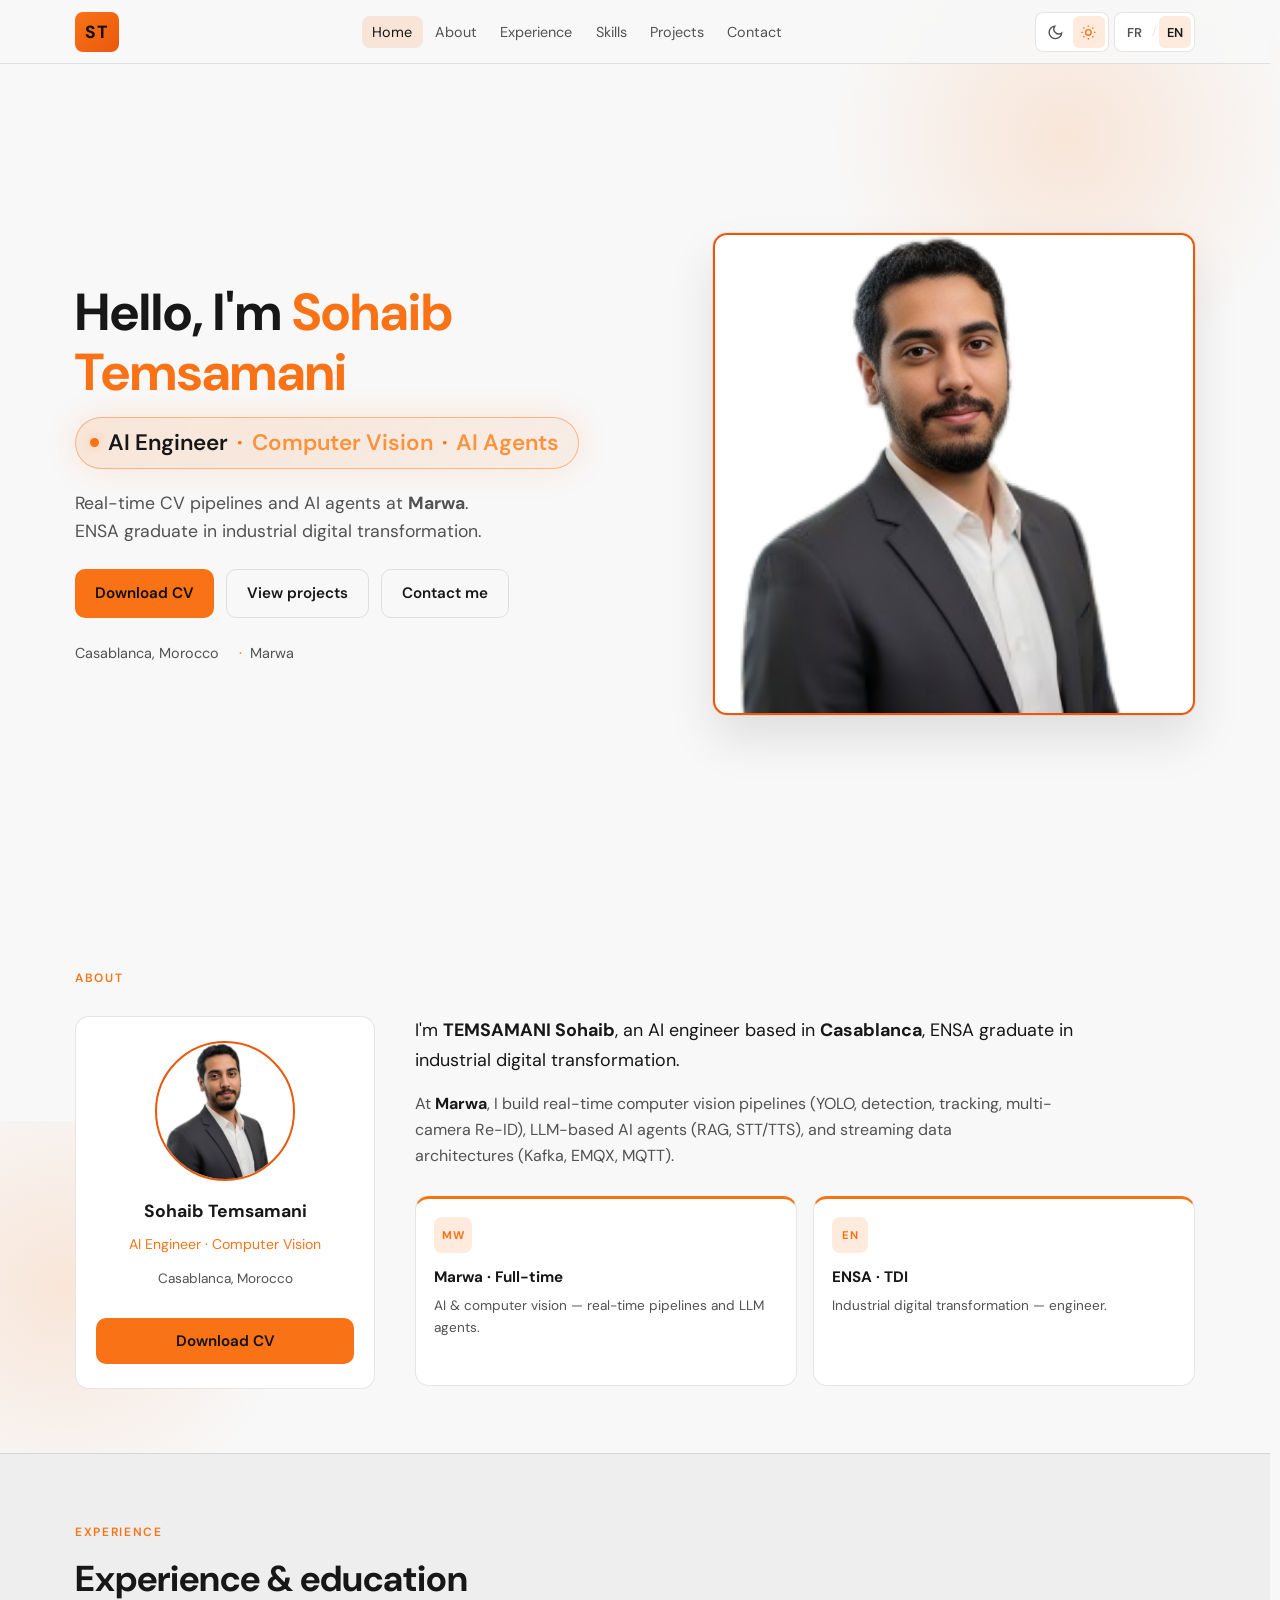
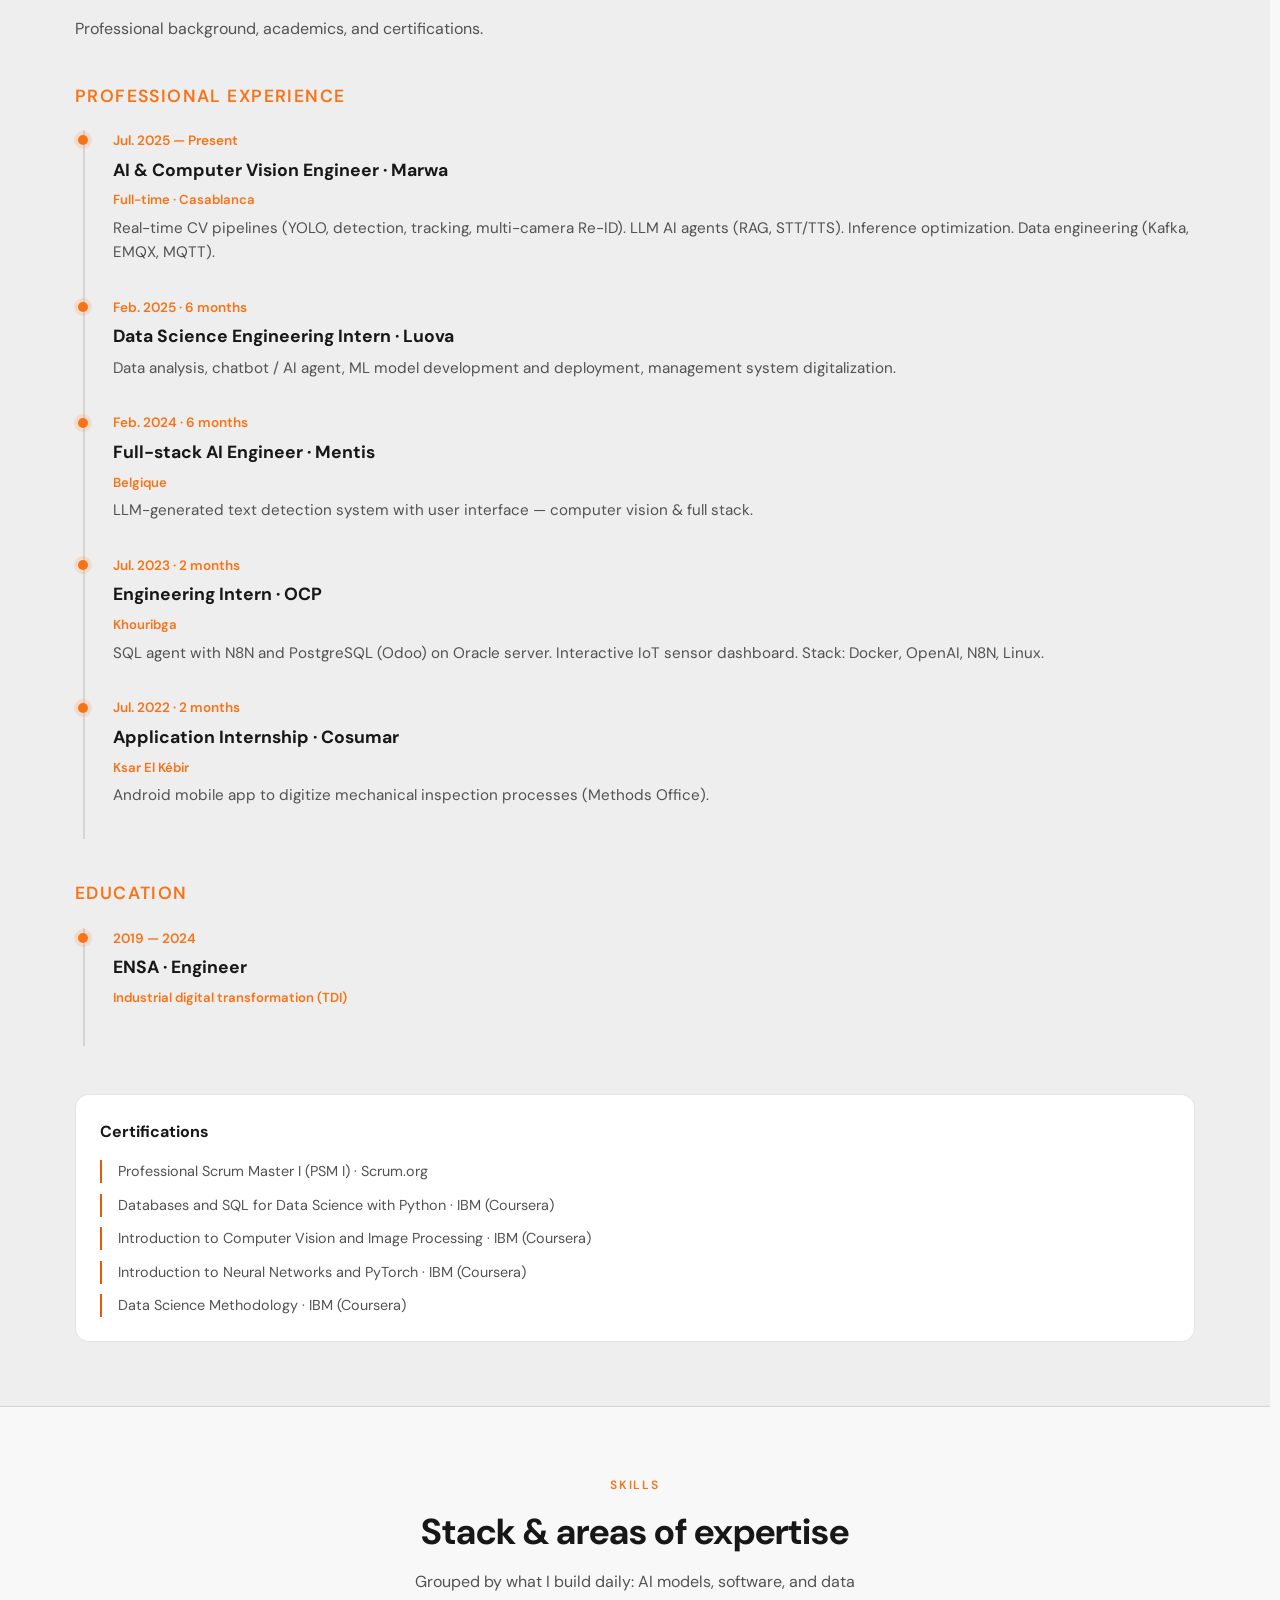
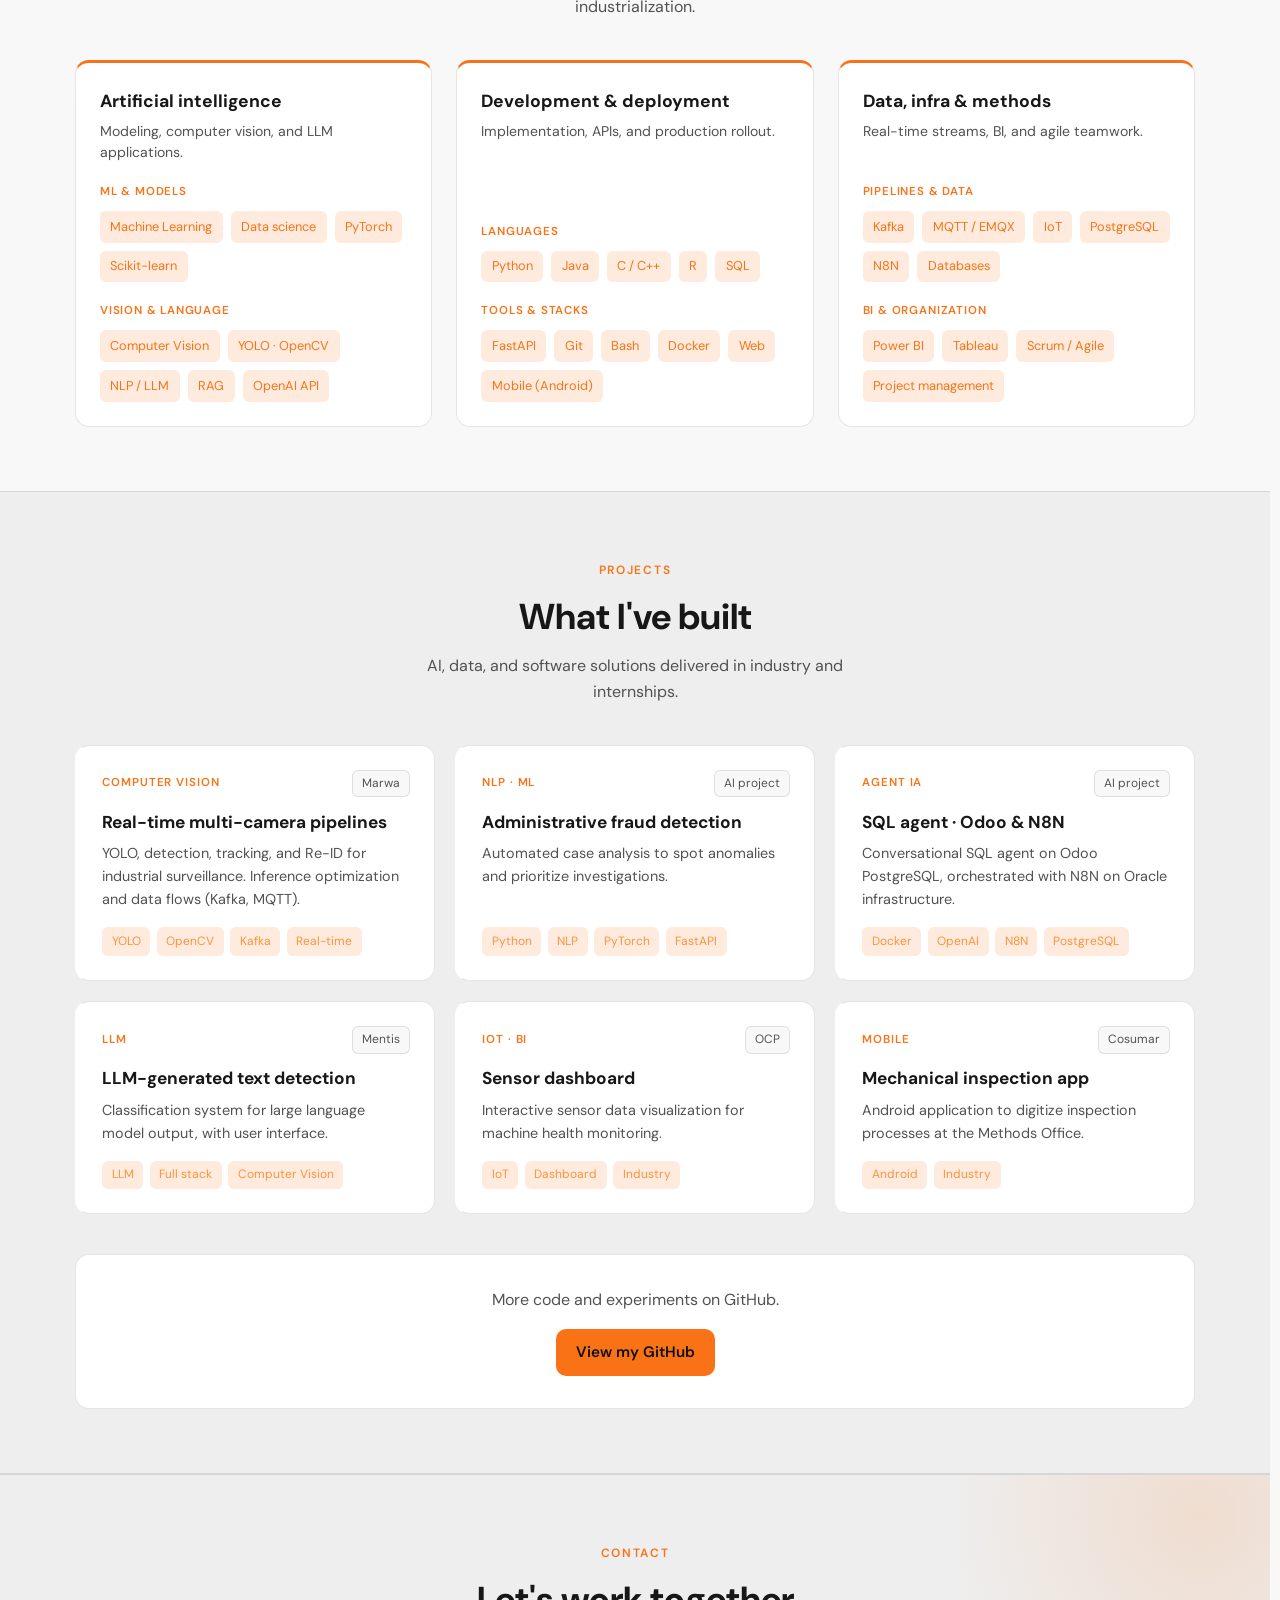
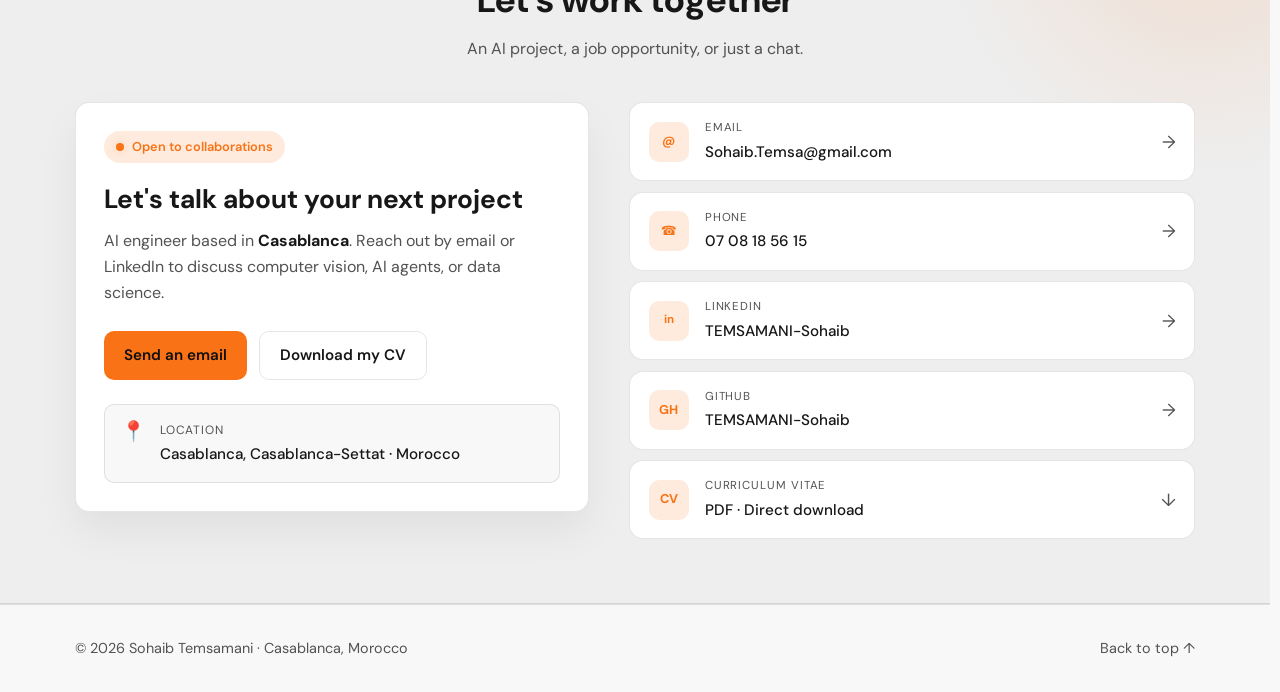
==== commit 771cdc58: "update" ====
--- a/index.html
+++ b/index.html
@@ -1,10 +1,21 @@
 <!DOCTYPE html>
 <html lang="fr">
 <head>
+  <script>
+    (function () {
+      var k = "portfolio-theme";
+      var t;
+      try { t = localStorage.getItem(k); } catch (e) {}
+      if (t !== "light" && t !== "dark") {
+        t = window.matchMedia && window.matchMedia("(prefers-color-scheme: light)").matches ? "light" : "dark";
+      }
+      document.documentElement.setAttribute("data-theme", t);
+    })();
+  </script>
   <meta charset="utf-8">
   <meta name="viewport" content="width=device-width, initial-scale=1">
   <meta name="description" content="Portfolio de TEMSAMANI Sohaib — Ingénieur IA, Computer Vision. ENSA, expériences Marwa, OCP, Mentis.">
-  <meta name="theme-color" content="#0a0a0a">
+  <meta name="theme-color" content="#0a0a0a" id="meta-theme-color">
   <title>Sohaib Temsamani | Ingénieur IA</title>
   <link rel="preconnect" href="https://fonts.googleapis.com">
   <link rel="preconnect" href="https://fonts.gstatic.com" crossorigin>
@@ -12,80 +23,104 @@
   <link rel="stylesheet" href="css/portfolio.css">
 </head>
 <body>
-  <a class="skip-link" href="#main">Aller au contenu</a>
+  <a class="skip-link" href="#main" data-i18n="skip">Aller au contenu</a>
 
   <header class="site-header">
-    <nav class="nav container" aria-label="Principal">
-      <a class="logo" href="#home" aria-label="Accueil">ST</a>
-      <button class="nav-toggle" type="button" aria-expanded="false" aria-controls="nav-menu">
-        <span class="nav-toggle-bar"></span>
-        <span class="sr-only">Menu</span>
-      </button>
+    <nav class="nav container" data-i18n-aria="aria.nav">
+      <a class="logo" href="#home" data-i18n-aria="aria.home">ST</a>
+
       <ul class="nav-links" id="nav-menu">
-        <li><a href="#home">Accueil</a></li>
-        <li><a href="#about">À propos</a></li>
-        <li><a href="#parcours">Parcours</a></li>
-        <li><a href="#skills">Compétences</a></li>
-        <li><a href="#projects">Projets</a></li>
-        <li><a href="#contact">Contact</a></li>
+        <li><a href="#home" data-i18n="nav.home">Accueil</a></li>
+        <li><a href="#about" data-i18n="nav.about">À propos</a></li>
+        <li><a href="#parcours" data-i18n="nav.parcours">Parcours</a></li>
+        <li><a href="#skills" data-i18n="nav.skills">Compétences</a></li>
+        <li><a href="#projects" data-i18n="nav.projects">Projets</a></li>
+        <li><a href="#contact" data-i18n="nav.contact">Contact</a></li>
       </ul>
+
+      <div class="nav-controls">
+        <div class="nav-prefs">
+          <div class="theme-switch" role="group" data-i18n-aria="aria.theme">
+            <button type="button" class="theme-btn is-active" data-theme-value="dark" data-i18n-aria="theme.dark" aria-pressed="true">
+              <svg class="theme-icon" viewBox="0 0 24 24" fill="none" stroke="currentColor" stroke-width="2" aria-hidden="true">
+                <path d="M21 12.79A9 9 0 1 1 11.21 3 7 7 0 0 0 21 12.79z"/>
+              </svg>
+            </button>
+            <button type="button" class="theme-btn" data-theme-value="light" data-i18n-aria="theme.light" aria-pressed="false">
+              <svg class="theme-icon" viewBox="0 0 24 24" fill="none" stroke="currentColor" stroke-width="2" aria-hidden="true">
+                <circle cx="12" cy="12" r="4"/>
+                <path d="M12 2v2M12 20v2M4.93 4.93l1.41 1.41M17.66 17.66l1.41 1.41M2 12h2M20 12h2M4.93 19.07l1.41-1.41M17.66 6.34l1.41-1.41"/>
+              </svg>
+            </button>
+          </div>
+          <div class="lang-switch" role="group" data-i18n-aria="aria.lang">
+            <button type="button" class="lang-btn is-active" data-lang="fr" aria-pressed="true">FR</button>
+            <span class="lang-sep" aria-hidden="true">/</span>
+            <button type="button" class="lang-btn" data-lang="en" aria-pressed="false">EN</button>
+          </div>
+        </div>
+        <button class="nav-toggle" type="button" aria-expanded="false" aria-controls="nav-menu">
+          <span class="nav-toggle-bar"></span>
+          <span class="sr-only" data-i18n="aria.menu">Menu</span>
+        </button>
+      </div>
     </nav>
   </header>
 
   <main id="main">
     <section class="hero container" id="home">
       <div class="hero-content reveal">
-        <h1>Bonjour, je suis <span class="accent">Sohaib Temsamani</span></h1>
+        <h1 data-i18n-html="hero.title">Bonjour, je suis <span class="accent">Sohaib Temsamani</span></h1>
         <p class="hero-status">
           <span class="hero-status-dot" aria-hidden="true"></span>
-          <span>Ingénieur IA</span>
+          <span data-i18n="hero.status.ai">Ingénieur IA</span>
           <span class="hero-status-sep" aria-hidden="true">·</span>
           <span class="hero-status-highlight">Computer Vision</span>
           <span class="hero-status-sep" aria-hidden="true">·</span>
-          <span class="hero-status-highlight">Agents IA</span>
+          <span class="hero-status-highlight" data-i18n="hero.status.agents">Agents IA</span>
         </p>
-        <p class="hero-lead">
+        <p class="hero-lead" data-i18n-html="hero.lead">
           Pipelines CV temps réel et agents IA chez <strong>Marwa</strong>.
           Diplômé ENSA en transformation digitale industrielle.
         </p>
         <div class="hero-actions">
-          <a class="btn btn-primary" href="cv/CV_TEMSAMANI_Sohaib.pdf" download>Télécharger le CV</a>
-          <a class="btn btn-ghost" href="#projects">Voir les projets</a>
-          <a class="btn btn-ghost" href="#contact">Me contacter</a>
+          <a class="btn btn-primary" href="cv/CV_TEMSAMANI_Sohaib.pdf" download data-i18n="hero.cv">Télécharger le CV</a>
+          <a class="btn btn-ghost" href="#projects" data-i18n="hero.projects">Voir les projets</a>
+          <a class="btn btn-ghost" href="#contact" data-i18n="hero.contact">Me contacter</a>
         </div>
         <ul class="hero-meta">
-          <li>Casablanca, Maroc</li>
+          <li data-i18n="hero.location">Casablanca, Maroc</li>
           <li>Marwa</li>
         </ul>
       </div>
       <div class="hero-visual reveal" style="--delay: 0.1s">
         <div class="hero-frame">
-          <img src="images/sohaib.jpg" alt="Portrait de Sohaib Temsamani" width="480" height="480" loading="eager" decoding="async">
+          <img src="images/sohaib.jpg" alt="Portrait de Sohaib Temsamani" data-i18n-alt="hero.imgAlt" width="480" height="480" loading="eager" decoding="async">
         </div>
       </div>
     </section>
 
     <section class="section about-section" id="about">
       <div class="container">
-        <span class="section-tag reveal">À propos</span>
+        <span class="section-tag reveal" data-i18n="about.tag">À propos</span>
 
         <div class="about-layout">
           <aside class="about-sidebar reveal">
             <div class="about-profile-card">
               <img src="images/sohaib.jpg" alt="Sohaib Temsamani" width="140" height="140" loading="lazy" decoding="async">
               <p class="profile-name">Sohaib Temsamani</p>
-              <p class="profile-role">Ingénieur IA · Computer Vision</p>
-              <p class="profile-location">Casablanca, Maroc</p>
-              <a class="btn btn-primary btn-block profile-cv" href="cv/CV_TEMSAMANI_Sohaib.pdf" download>Télécharger le CV</a>
+              <p class="profile-role" data-i18n="about.role">Ingénieur IA · Computer Vision</p>
+              <p class="profile-location" data-i18n="hero.location">Casablanca, Maroc</p>
+              <a class="btn btn-primary btn-block profile-cv" href="cv/CV_TEMSAMANI_Sohaib.pdf" download data-i18n="hero.cv">Télécharger le CV</a>
             </div>
           </aside>
 
           <div class="about-content reveal" style="--delay: 0.06s">
-            <p class="about-lead">
+            <p class="about-lead" data-i18n-html="about.lead">
               Je suis <strong>TEMSAMANI Sohaib</strong>, ingénieur IA basé à
               <strong>Casablanca</strong>, diplômé ENSA en transformation digitale industrielle.
             </p>
-            <p>
+            <p data-i18n-html="about.p1">
               Aujourd'hui chez <strong>Marwa</strong>, je développe des pipelines computer vision temps réel
               (YOLO, détection, tracking, Re-ID multi-caméras), des agents IA basés sur LLM (RAG, STT/TTS)
               et des architectures data en flux (Kafka, EMQX, MQTT).
@@ -94,13 +129,13 @@
             <div class="about-highlights">
               <article class="highlight-card reveal" style="--delay: 0.05s">
                 <span class="highlight-icon" aria-hidden="true">MW</span>
-                <h3>Marwa · CDI</h3>
-                <p>IA &amp; computer vision — pipelines temps réel et agents LLM.</p>
+                <h3 data-i18n="about.h.marwa.t">Marwa · CDI</h3>
+                <p data-i18n="about.h.marwa.p">IA &amp; computer vision — pipelines temps réel et agents LLM.</p>
               </article>
               <article class="highlight-card reveal" style="--delay: 0.1s">
                 <span class="highlight-icon" aria-hidden="true">EN</span>
-                <h3>ENSA · TDI</h3>
-                <p>Transformation digitale industrielle — ingénieur.</p>
+                <h3 data-i18n="about.h.ensa.t">ENSA · TDI</h3>
+                <p data-i18n="about.h.ensa.p">Transformation digitale industrielle — ingénieur.</p>
               </article>
             </div>
 
@@ -112,55 +147,55 @@
     <section class="section section-alt" id="parcours">
       <div class="container">
         <header class="section-head reveal">
-          <span class="section-tag">Parcours</span>
-          <h2>Expérience &amp; formation</h2>
-          <p>Mon parcours professionnel, académique et certifications.</p>
+          <span class="section-tag" data-i18n="parcours.tag">Parcours</span>
+          <h2 data-i18n="parcours.h">Expérience &amp; formation</h2>
+          <p data-i18n="parcours.sub">Mon parcours professionnel, académique et certifications.</p>
         </header>
 
-        <h3 class="timeline-heading reveal">Expérience professionnelle</h3>
+        <h3 class="timeline-heading reveal" data-i18n="parcours.exp">Expérience professionnelle</h3>
         <ol class="timeline">
           <li class="timeline-item reveal">
-            <time datetime="2025-07">Juil. 2025 — Aujourd'hui</time>
-            <h3>Ingénieur IA &amp; Computer Vision · Marwa</h3>
-            <p class="timeline-meta">CDI · Casablanca</p>
-            <p>Pipelines CV temps réel (YOLO, détection, tracking, Re-ID multi-caméras). Agents IA LLM (RAG, STT/TTS). Optimisation d'inférence. Data engineering (Kafka, EMQX, MQTT).</p>
+            <time datetime="2025-07" data-i18n="parcours.e1.time">Juil. 2025 — Aujourd'hui</time>
+            <h3 data-i18n="parcours.e1.title">Ingénieur IA &amp; Computer Vision · Marwa</h3>
+            <p class="timeline-meta" data-i18n="parcours.e1.meta">CDI · Casablanca</p>
+            <p data-i18n="parcours.e1.desc">Pipelines CV temps réel (YOLO, détection, tracking, Re-ID multi-caméras). Agents IA LLM (RAG, STT/TTS). Optimisation d'inférence. Data engineering (Kafka, EMQX, MQTT).</p>
           </li>
           <li class="timeline-item reveal" style="--delay: 0.05s">
-            <time datetime="2025-02">Fév. 2025 · 6 mois</time>
-            <h3>Stage ingénieur Data Science · Luova</h3>
-            <p>Analyse de données, chatbot / agent IA, développement et déploiement de modèles ML, digitalisation d'un système de management.</p>
+            <time datetime="2025-02" data-i18n="parcours.e2.time">Fév. 2025 · 6 mois</time>
+            <h3 data-i18n="parcours.e2.title">Stage ingénieur Data Science · Luova</h3>
+            <p data-i18n="parcours.e2.desc">Analyse de données, chatbot / agent IA, développement et déploiement de modèles ML, digitalisation d'un système de management.</p>
           </li>
           <li class="timeline-item reveal" style="--delay: 0.1s">
-            <time datetime="2024-02">Fév. 2024 · 6 mois</time>
-            <h3>Ingénieur IA full stack · Mentis</h3>
+            <time datetime="2024-02" data-i18n="parcours.e3.time">Fév. 2024 · 6 mois</time>
+            <h3 data-i18n="parcours.e3.title">Ingénieur IA full stack · Mentis</h3>
             <p class="timeline-meta">Belgique</p>
-            <p>Système de détection de contenu textuel généré par LLM avec interface utilisateur — computer vision &amp; full stack.</p>
+            <p data-i18n="parcours.e3.desc">Système de détection de contenu textuel généré par LLM avec interface utilisateur — computer vision &amp; full stack.</p>
           </li>
           <li class="timeline-item reveal" style="--delay: 0.15s">
-            <time datetime="2023-07">Juil. 2023 · 2 mois</time>
-            <h3>Stage ingénieur · OCP</h3>
+            <time datetime="2023-07" data-i18n="parcours.e4.time">Juil. 2023 · 2 mois</time>
+            <h3 data-i18n="parcours.e4.title">Stage ingénieur · OCP</h3>
             <p class="timeline-meta">Khouribga</p>
-            <p>Agent SQL avec N8N et PostgreSQL (Odoo) sur serveur Oracle. Tableau de bord interactif pour capteurs IoT. Stack : Docker, OpenAI, N8N, Linux.</p>
+            <p data-i18n="parcours.e4.desc">Agent SQL avec N8N et PostgreSQL (Odoo) sur serveur Oracle. Tableau de bord interactif pour capteurs IoT. Stack : Docker, OpenAI, N8N, Linux.</p>
           </li>
           <li class="timeline-item reveal" style="--delay: 0.2s">
-            <time datetime="2022-07">Juil. 2022 · 2 mois</time>
-            <h3>Stage d'application · Cosumar</h3>
+            <time datetime="2022-07" data-i18n="parcours.e5.time">Juil. 2022 · 2 mois</time>
+            <h3 data-i18n="parcours.e5.title">Stage d'application · Cosumar</h3>
             <p class="timeline-meta">Ksar El Kébir</p>
-            <p>Application mobile Android pour digitaliser les processus d'inspection mécanique (Bureau Méthode).</p>
+            <p data-i18n="parcours.e5.desc">Application mobile Android pour digitaliser les processus d'inspection mécanique (Bureau Méthode).</p>
           </li>
         </ol>
 
-        <h3 class="timeline-heading reveal">Formation</h3>
+        <h3 class="timeline-heading reveal" data-i18n="parcours.edu">Formation</h3>
         <ol class="timeline timeline-education">
         <li class="timeline-item reveal">
           <time datetime="2019/2024">2019 — 2024</time>
-          <h3>ENSA · Ingénieur</h3>
-          <p class="timeline-meta">Transformation digitale industrielle (TDI)</p>
+          <h3 data-i18n="parcours.ed1.title">ENSA · Ingénieur</h3>
+          <p class="timeline-meta" data-i18n="parcours.ed1.meta">Transformation digitale industrielle (TDI)</p>
         </li>
       </ol>
 
       <div class="certs reveal" style="--delay: 0.1s">
-        <h3 class="certs-title">Certifications</h3>
+        <h3 class="certs-title" data-i18n="parcours.certs">Certifications</h3>
         <ul class="certs-list">
           <li>Professional Scrum Master I (PSM I) · Scrum.org</li>
           <li>Databases and SQL for Data Science with Python · IBM (Coursera)</li>
@@ -175,18 +210,18 @@
     <section class="section skills-section" id="skills">
       <div class="container">
         <header class="section-head section-head-center reveal">
-          <span class="section-tag">Compétences</span>
-          <h2>Stack &amp; domaines d'expertise</h2>
-          <p>Regroupées par ce que je conçois au quotidien : modèles IA, logiciel et industrialisation data.</p>
+          <span class="section-tag" data-i18n="skills.tag">Compétences</span>
+          <h2 data-i18n="skills.h">Stack &amp; domaines d'expertise</h2>
+          <p data-i18n="skills.sub">Regroupées par ce que je conçois au quotidien : modèles IA, logiciel et industrialisation data.</p>
         </header>
 
         <div class="skills-categories reveal">
           <article class="skill-category">
-            <h3>Intelligence artificielle</h3>
-            <p class="skill-category-desc">Modélisation, vision par ordinateur et applications LLM.</p>
+            <h3 data-i18n="skills.c1.t">Intelligence artificielle</h3>
+            <p class="skill-category-desc" data-i18n="skills.c1.d">Modélisation, vision par ordinateur et applications LLM.</p>
             <div class="skill-subgroups">
               <div class="skill-subgroup">
-                <h4>ML &amp; modèles</h4>
+                <h4 data-i18n="skills.c1.s1">ML &amp; modèles</h4>
                 <ul class="tags">
                   <li>Machine Learning</li>
                   <li>Data science</li>
@@ -195,7 +230,7 @@
                 </ul>
               </div>
               <div class="skill-subgroup">
-                <h4>Vision &amp; langage</h4>
+                <h4 data-i18n="skills.c1.s2">Vision &amp; langage</h4>
                 <ul class="tags">
                   <li>Computer Vision</li>
                   <li>YOLO · OpenCV</li>
@@ -208,11 +243,11 @@
           </article>
 
           <article class="skill-category">
-            <h3>Développement &amp; déploiement</h3>
-            <p class="skill-category-desc">Implémentation, APIs et mise en production.</p>
+            <h3 data-i18n="skills.c2.t">Développement &amp; déploiement</h3>
+            <p class="skill-category-desc" data-i18n="skills.c2.d">Implémentation, APIs et mise en production.</p>
             <div class="skill-subgroups">
               <div class="skill-subgroup">
-                <h4>Langages</h4>
+                <h4 data-i18n="skills.c2.s1">Langages</h4>
                 <ul class="tags">
                   <li>Python</li>
                   <li>Java</li>
@@ -222,7 +257,7 @@
                 </ul>
               </div>
               <div class="skill-subgroup">
-                <h4>Outils &amp; stacks</h4>
+                <h4 data-i18n="skills.c2.s2">Outils &amp; stacks</h4>
                 <ul class="tags">
                   <li>FastAPI</li>
                   <li>Git</li>
@@ -236,27 +271,27 @@
           </article>
 
           <article class="skill-category">
-            <h3>Data, infra &amp; méthodes</h3>
-            <p class="skill-category-desc">Flux temps réel, BI et travail en équipe agile.</p>
+            <h3 data-i18n="skills.c3.t">Data, infra &amp; méthodes</h3>
+            <p class="skill-category-desc" data-i18n="skills.c3.d">Flux temps réel, BI et travail en équipe agile.</p>
             <div class="skill-subgroups">
               <div class="skill-subgroup">
-                <h4>Pipelines &amp; données</h4>
+                <h4 data-i18n="skills.c3.s1">Pipelines &amp; données</h4>
                 <ul class="tags">
                   <li>Kafka</li>
                   <li>MQTT / EMQX</li>
                   <li>IoT</li>
                   <li>PostgreSQL</li>
                   <li>N8N</li>
-                  <li>Bases de données</li>
-                </ul>
-              </div>
-              <div class="skill-subgroup">
-                <h4>BI &amp; organisation</h4>
+                  <li data-i18n="skills.tag.db">Bases de données</li>
+                </ul>
+              </div>
+              <div class="skill-subgroup">
+                <h4 data-i18n="skills.c3.s2">BI &amp; organisation</h4>
                 <ul class="tags">
                   <li>Power BI</li>
                   <li>Tableau</li>
                   <li>Scrum / Agile</li>
-                  <li>Management de projet</li>
+                  <li data-i18n="skills.tag.pm">Management de projet</li>
                 </ul>
               </div>
             </div>
@@ -268,9 +303,9 @@
     <section class="section projects-section" id="projects">
       <div class="container">
         <header class="section-head section-head-center reveal">
-          <span class="section-tag">Projets</span>
-          <h2>Ce que j'ai construit</h2>
-          <p>Solutions IA, data et logiciel livrées en entreprise et en stage.</p>
+          <span class="section-tag" data-i18n="projects.tag">Projets</span>
+          <h2 data-i18n="projects.h">Ce que j'ai construit</h2>
+          <p data-i18n="projects.sub">Solutions IA, data et logiciel livrées en entreprise et en stage.</p>
         </header>
 
         <div class="projects-grid">
@@ -279,23 +314,23 @@
               <span class="project-tag">Computer Vision</span>
               <span class="project-company">Marwa</span>
             </div>
-            <h3>Pipelines temps réel multi-caméras</h3>
-            <p>YOLO, détection, tracking et Re-ID pour la surveillance industrielle. Optimisation d'inférence et flux data (Kafka, MQTT).</p>
+            <h3 data-i18n="projects.p1.t">Pipelines temps réel multi-caméras</h3>
+            <p data-i18n="projects.p1.d">YOLO, détection, tracking et Re-ID pour la surveillance industrielle. Optimisation d'inférence et flux data (Kafka, MQTT).</p>
             <ul class="project-tags">
               <li>YOLO</li>
               <li>OpenCV</li>
               <li>Kafka</li>
-              <li>Temps réel</li>
+              <li data-i18n="projects.p1.tag">Temps réel</li>
             </ul>
           </article>
 
           <article class="project-card reveal" style="--delay: 0.05s">
             <div class="project-card-header">
               <span class="project-tag">NLP · ML</span>
-              <span class="project-company">Projet IA</span>
-            </div>
-            <h3>Détection de fraude administrative</h3>
-            <p>Analyse automatique des dossiers pour repérer les anomalies et prioriser les investigations.</p>
+              <span class="project-company" data-i18n="projects.p2.co">Projet IA</span>
+            </div>
+            <h3 data-i18n="projects.p2.t">Détection de fraude administrative</h3>
+            <p data-i18n="projects.p2.d">Analyse automatique des dossiers pour repérer les anomalies et prioriser les investigations.</p>
             <ul class="project-tags">
               <li>Python</li>
               <li>NLP</li>
@@ -307,10 +342,10 @@
           <article class="project-card reveal" style="--delay: 0.1s">
             <div class="project-card-header">
               <span class="project-tag">Agent IA</span>
-              <span class="project-company">Projet IA</span>
-            </div>
-            <h3>Agent SQL · Odoo &amp; N8N</h3>
-            <p>Agent conversationnel SQL sur PostgreSQL Odoo, orchestré avec N8N sur infrastructure Oracle.</p>
+              <span class="project-company" data-i18n="projects.p2.co">Projet IA</span>
+            </div>
+            <h3 data-i18n="projects.p3.t">Agent SQL · Odoo &amp; N8N</h3>
+            <p data-i18n="projects.p3.d">Agent conversationnel SQL sur PostgreSQL Odoo, orchestré avec N8N sur infrastructure Oracle.</p>
             <ul class="project-tags">
               <li>Docker</li>
               <li>OpenAI</li>
@@ -324,8 +359,8 @@
               <span class="project-tag">LLM</span>
               <span class="project-company">Mentis</span>
             </div>
-            <h3>Détection de texte généré par LLM</h3>
-            <p>Système de classification de contenu produit par grand modèle de langage, avec interface utilisateur.</p>
+            <h3 data-i18n="projects.p4.t">Détection de texte généré par LLM</h3>
+            <p data-i18n="projects.p4.d">Système de classification de contenu produit par grand modèle de langage, avec interface utilisateur.</p>
             <ul class="project-tags">
               <li>LLM</li>
               <li>Full stack</li>
@@ -338,12 +373,12 @@
               <span class="project-tag">IoT · BI</span>
               <span class="project-company">OCP</span>
             </div>
-            <h3>Tableau de bord capteurs</h3>
-            <p>Visualisation interactive des données capteurs pour le suivi de l'état des machines.</p>
+            <h3 data-i18n="projects.p5.t">Tableau de bord capteurs</h3>
+            <p data-i18n="projects.p5.d">Visualisation interactive des données capteurs pour le suivi de l'état des machines.</p>
             <ul class="project-tags">
               <li>IoT</li>
               <li>Dashboard</li>
-              <li>Industrie</li>
+              <li data-i18n="projects.p5.tag">Industrie</li>
             </ul>
           </article>
 
@@ -352,18 +387,18 @@
               <span class="project-tag">Mobile</span>
               <span class="project-company">Cosumar</span>
             </div>
-            <h3>App inspection mécanique</h3>
-            <p>Application Android pour digitaliser les processus d'inspection au Bureau Méthode.</p>
+            <h3 data-i18n="projects.p6.t">App inspection mécanique</h3>
+            <p data-i18n="projects.p6.d">Application Android pour digitaliser les processus d'inspection au Bureau Méthode.</p>
             <ul class="project-tags">
               <li>Android</li>
-              <li>Industrie</li>
+              <li data-i18n="projects.p5.tag">Industrie</li>
             </ul>
           </article>
         </div>
 
         <div class="projects-cta reveal">
-          <p>Plus de code et d'expérimentations sur GitHub.</p>
-          <a class="btn btn-primary" href="https://github.com/TEMSAMANI-Sohaib" target="_blank" rel="noopener">Voir mon GitHub</a>
+          <p data-i18n="projects.cta">Plus de code et d'expérimentations sur GitHub.</p>
+          <a class="btn btn-primary" href="https://github.com/TEMSAMANI-Sohaib" target="_blank" rel="noopener" data-i18n="projects.github">Voir mon GitHub</a>
         </div>
       </div>
     </section>
@@ -371,33 +406,31 @@
     <section class="section contact-section" id="contact">
       <div class="container">
         <header class="section-head section-head-center reveal">
-          <span class="section-tag">Contact</span>
-          <h2>Travaillons ensemble</h2>
-          <p>Un projet IA, une opportunité professionnelle ou un simple échange.</p>
+          <span class="section-tag" data-i18n="contact.tag">Contact</span>
+          <h2 data-i18n="contact.h">Travaillons ensemble</h2>
+          <p data-i18n="contact.sub">Un projet IA, une opportunité professionnelle ou un simple échange.</p>
         </header>
 
         <div class="contact-layout">
           <div class="contact-intro reveal">
             <span class="contact-status">
               <span class="status-dot" aria-hidden="true"></span>
-              Ouvert aux collaborations
+              <span data-i18n="contact.status">Ouvert aux collaborations</span>
             </span>
-            <h3 class="contact-intro-title">Parlons de votre prochain projet</h3>
-            <p class="contact-intro-text">
+            <h3 class="contact-intro-title" data-i18n="contact.intro.t">Parlons de votre prochain projet</h3>
+            <p class="contact-intro-text" data-i18n-html="contact.intro.p">
               Ingénieur IA basé à <strong>Casablanca</strong>. Contactez-moi par email ou LinkedIn
               pour discuter de computer vision, agents IA ou data science.
             </p>
             <div class="contact-cta">
-              <a class="btn btn-primary" href="mailto:Sohaib.Temsa@gmail.com?subject=Contact%20portfolio%20—%20Sohaib%20Temsamani">
-                Envoyer un email
-              </a>
-              <a class="btn btn-ghost" href="cv/CV_TEMSAMANI_Sohaib.pdf" download>Télécharger mon CV</a>
+              <a class="btn btn-primary" href="mailto:Sohaib.Temsa@gmail.com?subject=Contact%20portfolio%20—%20Sohaib%20Temsamani" data-i18n-mail data-i18n="contact.email">Envoyer un email</a>
+              <a class="btn btn-ghost" href="cv/CV_TEMSAMANI_Sohaib.pdf" download data-i18n="contact.cv">Télécharger mon CV</a>
             </div>
             <div class="contact-location-card">
               <span class="contact-location-icon" aria-hidden="true">📍</span>
               <div>
-                <p class="contact-location-label">Localisation</p>
-                <p class="contact-location-value">Casablanca, Casablanca-Settat · Maroc</p>
+                <p class="contact-location-label" data-i18n="contact.loc.label">Localisation</p>
+                <p class="contact-location-value" data-i18n="contact.loc.value">Casablanca, Casablanca-Settat · Maroc</p>
               </div>
             </div>
           </div>
@@ -414,7 +447,7 @@
             <a class="contact-method" href="tel:+212708185615">
               <span class="contact-method-icon" aria-hidden="true">☎</span>
               <span class="contact-method-body">
-                <span class="contact-method-label">Téléphone</span>
+                <span class="contact-method-label" data-i18n="contact.phone">Téléphone</span>
                 <span class="contact-method-value">07 08 18 56 15</span>
               </span>
               <span class="contact-method-arrow" aria-hidden="true">→</span>
@@ -438,8 +471,8 @@
             <a class="contact-method" href="cv/CV_TEMSAMANI_Sohaib.pdf" download>
               <span class="contact-method-icon" aria-hidden="true">CV</span>
               <span class="contact-method-body">
-                <span class="contact-method-label">Curriculum vitae</span>
-                <span class="contact-method-value">PDF · Téléchargement direct</span>
+                <span class="contact-method-label" data-i18n="contact.cv.label">Curriculum vitae</span>
+                <span class="contact-method-value" data-i18n="contact.cv.value">PDF · Téléchargement direct</span>
               </span>
               <span class="contact-method-arrow" aria-hidden="true">↓</span>
             </a>
@@ -451,11 +484,13 @@
 
   <footer class="site-footer">
     <div class="container footer-inner">
-      <p>© <span id="year"></span> Sohaib Temsamani · Casablanca, Maroc</p>
-      <a href="#home" class="back-top">Haut de page ↑</a>
+      <p data-i18n-html="footer.copy">© <span id="year"></span> Sohaib Temsamani · Casablanca, Maroc</p>
+      <a href="#home" class="back-top" data-i18n="footer.top">Haut de page ↑</a>
     </div>
   </footer>
 
+  <script src="js/theme.js" defer></script>
+  <script src="js/i18n.js" defer></script>
   <script src="js/portfolio.js" defer></script>
 </body>
 </html>
--- a/css/portfolio.css
+++ b/css/portfolio.css
@@ -1,6 +1,18 @@
 /* Original portfolio — lightweight, no template framework */
 
 :root {
+  --accent: #f97316;
+  --accent-light: #fb923c;
+  --accent-dark: #ea580c;
+  --on-accent: #0f0f0f;
+  --radius: 14px;
+  --header-h: 4rem;
+  --max: 1120px;
+  --font: "DM Sans", system-ui, -apple-system, sans-serif;
+}
+
+html[data-theme="dark"] {
+  color-scheme: dark;
   --bg: #0a0a0a;
   --bg-alt: #111111;
   --surface: #1a1a1a;
@@ -8,15 +20,31 @@
   --border: rgba(255, 255, 255, 0.1);
   --text: #f5f5f5;
   --muted: #a3a3a3;
-  --accent: #f97316;
-  --accent-light: #fb923c;
-  --accent-dark: #ea580c;
   --accent-dim: rgba(249, 115, 22, 0.18);
   --accent-glow: rgba(249, 115, 22, 0.35);
-  --radius: 14px;
-  --header-h: 4rem;
-  --max: 1120px;
-  --font: "DM Sans", system-ui, -apple-system, sans-serif;
+  --header-bg: rgba(10, 10, 10, 0.92);
+  --shadow-card: 0 16px 40px rgba(0, 0, 0, 0.35);
+  --shadow-elevated: 0 24px 48px rgba(0, 0, 0, 0.5);
+  --shadow-soft: 0 20px 40px rgba(0, 0, 0, 0.25);
+  --shadow-btn: 0 8px 24px rgba(0, 0, 0, 0.3);
+}
+
+html[data-theme="light"] {
+  color-scheme: light;
+  --bg: #f8f8f8;
+  --bg-alt: #eeeeee;
+  --surface: #ffffff;
+  --surface-elevated: #ffffff;
+  --border: rgba(0, 0, 0, 0.1);
+  --text: #171717;
+  --muted: #525252;
+  --accent-dim: rgba(249, 115, 22, 0.14);
+  --accent-glow: rgba(249, 115, 22, 0.28);
+  --header-bg: rgba(248, 248, 248, 0.92);
+  --shadow-card: 0 16px 40px rgba(0, 0, 0, 0.08);
+  --shadow-elevated: 0 24px 48px rgba(0, 0, 0, 0.1);
+  --shadow-soft: 0 20px 40px rgba(0, 0, 0, 0.06);
+  --shadow-btn: 0 8px 24px rgba(0, 0, 0, 0.08);
 }
 
 *,
@@ -111,7 +139,7 @@
   z-index: 1000;
   padding: 0.5rem 1rem;
   background: var(--accent);
-  color: var(--bg);
+  color: var(--on-accent);
   border-radius: 6px;
 }
 
@@ -125,7 +153,7 @@
   top: 0;
   z-index: 100;
   height: var(--header-h);
-  background: rgba(10, 10, 10, 0.9);
+  background: var(--header-bg);
   backdrop-filter: blur(12px);
   border-bottom: 1px solid var(--border);
 }
@@ -135,13 +163,106 @@
   align-items: center;
   justify-content: space-between;
   height: var(--header-h);
+  gap: 0.75rem;
+}
+
+.nav-controls {
+  display: flex;
+  align-items: center;
+  gap: 0.5rem;
+  flex-shrink: 0;
+}
+
+.nav-prefs {
+  display: inline-flex;
+  align-items: center;
+  gap: 0.35rem;
+}
+
+.lang-switch {
+  display: inline-flex;
+  align-items: center;
+  gap: 0.1rem;
+  padding: 0.2rem;
+  background: var(--surface);
+  border: 1px solid var(--border);
+  border-radius: 8px;
+}
+
+.lang-btn {
+  min-width: 2rem;
+  height: 2rem;
+  padding: 0 0.45rem;
+  border: none;
+  border-radius: 6px;
+  background: transparent;
+  color: var(--muted);
+  font-family: inherit;
+  font-size: 0.8rem;
+  font-weight: 600;
+  cursor: pointer;
+  transition: color 0.2s, background 0.2s;
+}
+
+.lang-btn:hover {
+  color: var(--text);
+}
+
+.lang-btn.is-active {
+  color: var(--text);
+  background: var(--accent-dim);
+}
+
+.lang-sep {
+  color: var(--border);
+  font-size: 0.75rem;
+  user-select: none;
+}
+
+.theme-switch {
+  display: inline-flex;
+  align-items: center;
+  gap: 0.1rem;
+  padding: 0.2rem;
+  background: var(--surface);
+  border: 1px solid var(--border);
+  border-radius: 8px;
+}
+
+.theme-btn {
+  display: inline-flex;
+  align-items: center;
+  justify-content: center;
+  width: 2rem;
+  height: 2rem;
+  padding: 0;
+  border: none;
+  border-radius: 6px;
+  background: transparent;
+  color: var(--muted);
+  cursor: pointer;
+  transition: color 0.2s, background 0.2s;
+}
+
+.theme-btn:hover {
+  color: var(--text);
+}
+
+.theme-btn.is-active {
+  color: var(--accent);
+  background: var(--accent-dim);
+}
+
+.theme-icon {
+  width: 1.05rem;
+  height: 1.05rem;
 }
 
 .logo {
   font-weight: 700;
   font-size: 1.1rem;
   letter-spacing: 0.04em;
-  color: var(--bg);
+  color: var(--on-accent);
   text-decoration: none;
   padding: 0.35rem 0.65rem;
   background: linear-gradient(135deg, var(--accent) 0%, var(--accent-dark) 100%);
@@ -156,10 +277,13 @@
 
 .nav-links {
   display: flex;
-  gap: 0.25rem;
+  flex: 1;
+  justify-content: center;
+  gap: 0.15rem;
   list-style: none;
   margin: 0;
   padding: 0;
+  min-width: 0;
 }
 
 .nav-links a {
@@ -322,7 +446,7 @@
 
 .btn-primary {
   background: var(--accent);
-  color: var(--bg);
+  color: var(--on-accent);
 }
 
 .btn-primary:hover {
@@ -367,7 +491,7 @@
   overflow: hidden;
   border: 2px solid var(--accent-dark);
   background: var(--surface);
-  box-shadow: 0 24px 48px rgba(0, 0, 0, 0.5), 0 0 0 1px var(--accent-dim);
+  box-shadow: var(--shadow-elevated), 0 0 0 1px var(--accent-dim);
 }
 
 .hero-frame img {
@@ -919,7 +1043,7 @@
 .project-card:hover {
   border-color: rgba(249, 115, 22, 0.35);
   border-left-color: var(--accent);
-  box-shadow: 0 16px 40px rgba(0, 0, 0, 0.35);
+  box-shadow: var(--shadow-card);
   transform: translateY(-3px);
 }
 
@@ -1048,7 +1172,7 @@
   background: var(--surface);
   border: 1px solid var(--border);
   border-radius: var(--radius);
-  box-shadow: 0 20px 40px rgba(0, 0, 0, 0.25);
+  box-shadow: var(--shadow-soft);
 }
 
 .contact-status {
@@ -1152,7 +1276,7 @@
 .contact-method:hover {
   border-color: var(--accent);
   transform: translateX(4px);
-  box-shadow: 0 8px 24px rgba(0, 0, 0, 0.3);
+  box-shadow: var(--shadow-btn);
   text-decoration: none;
 }
 
@@ -1279,16 +1403,30 @@
 
 /* Mobile nav */
 @media (max-width: 719px) {
+  .nav {
+    gap: 0.5rem;
+  }
+
   .nav-toggle {
     display: flex;
     align-items: center;
     justify-content: center;
   }
 
+  .nav-controls {
+    margin-left: auto;
+  }
+
+  .nav-prefs {
+    gap: 0.3rem;
+  }
+
   .nav-links {
     position: fixed;
     inset: var(--header-h) 0 auto 0;
+    flex: none;
     flex-direction: column;
+    justify-content: flex-start;
     padding: 1rem;
     background: var(--bg);
     border-bottom: 1px solid var(--border);
@@ -1308,3 +1446,10 @@
     padding: 0.85rem 1rem;
   }
 }
+
+@media (min-width: 720px) {
+  .nav-links a {
+    padding: 0.45rem 0.65rem;
+    font-size: 0.9rem;
+  }
+}
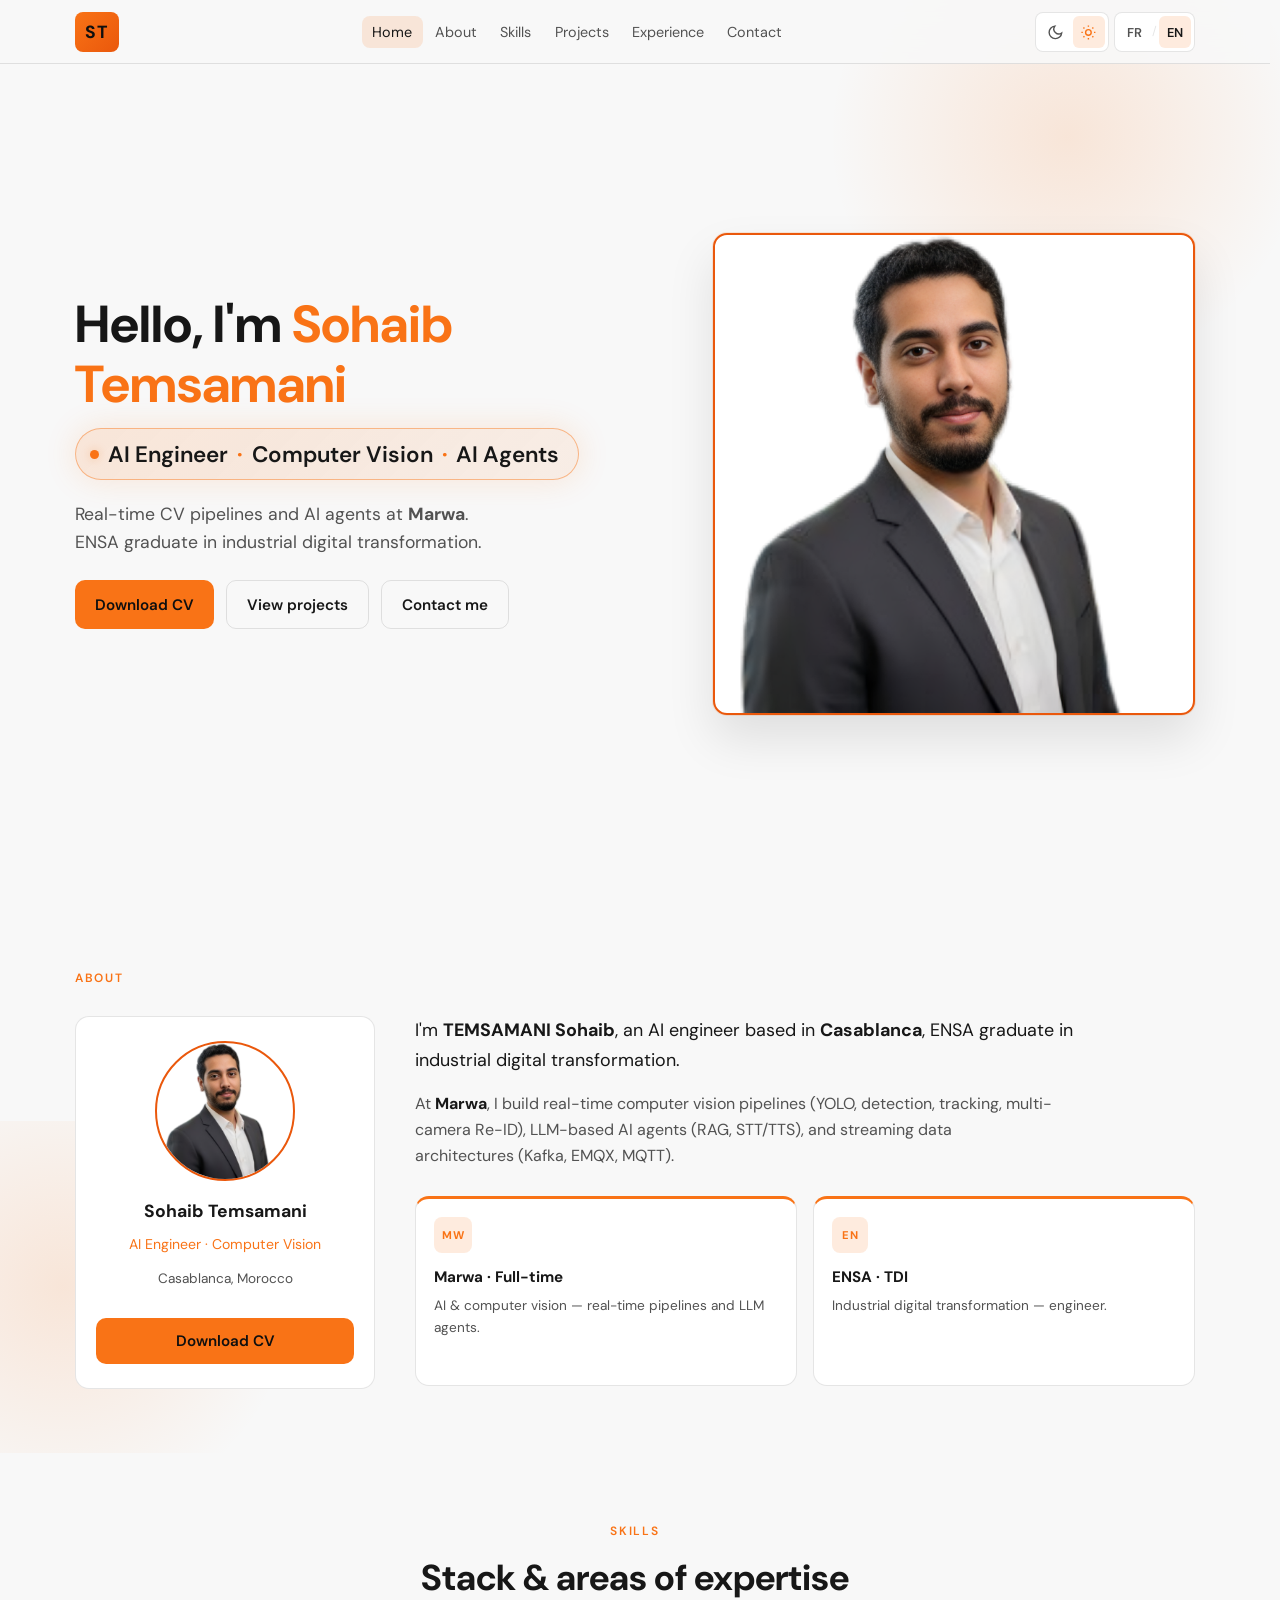
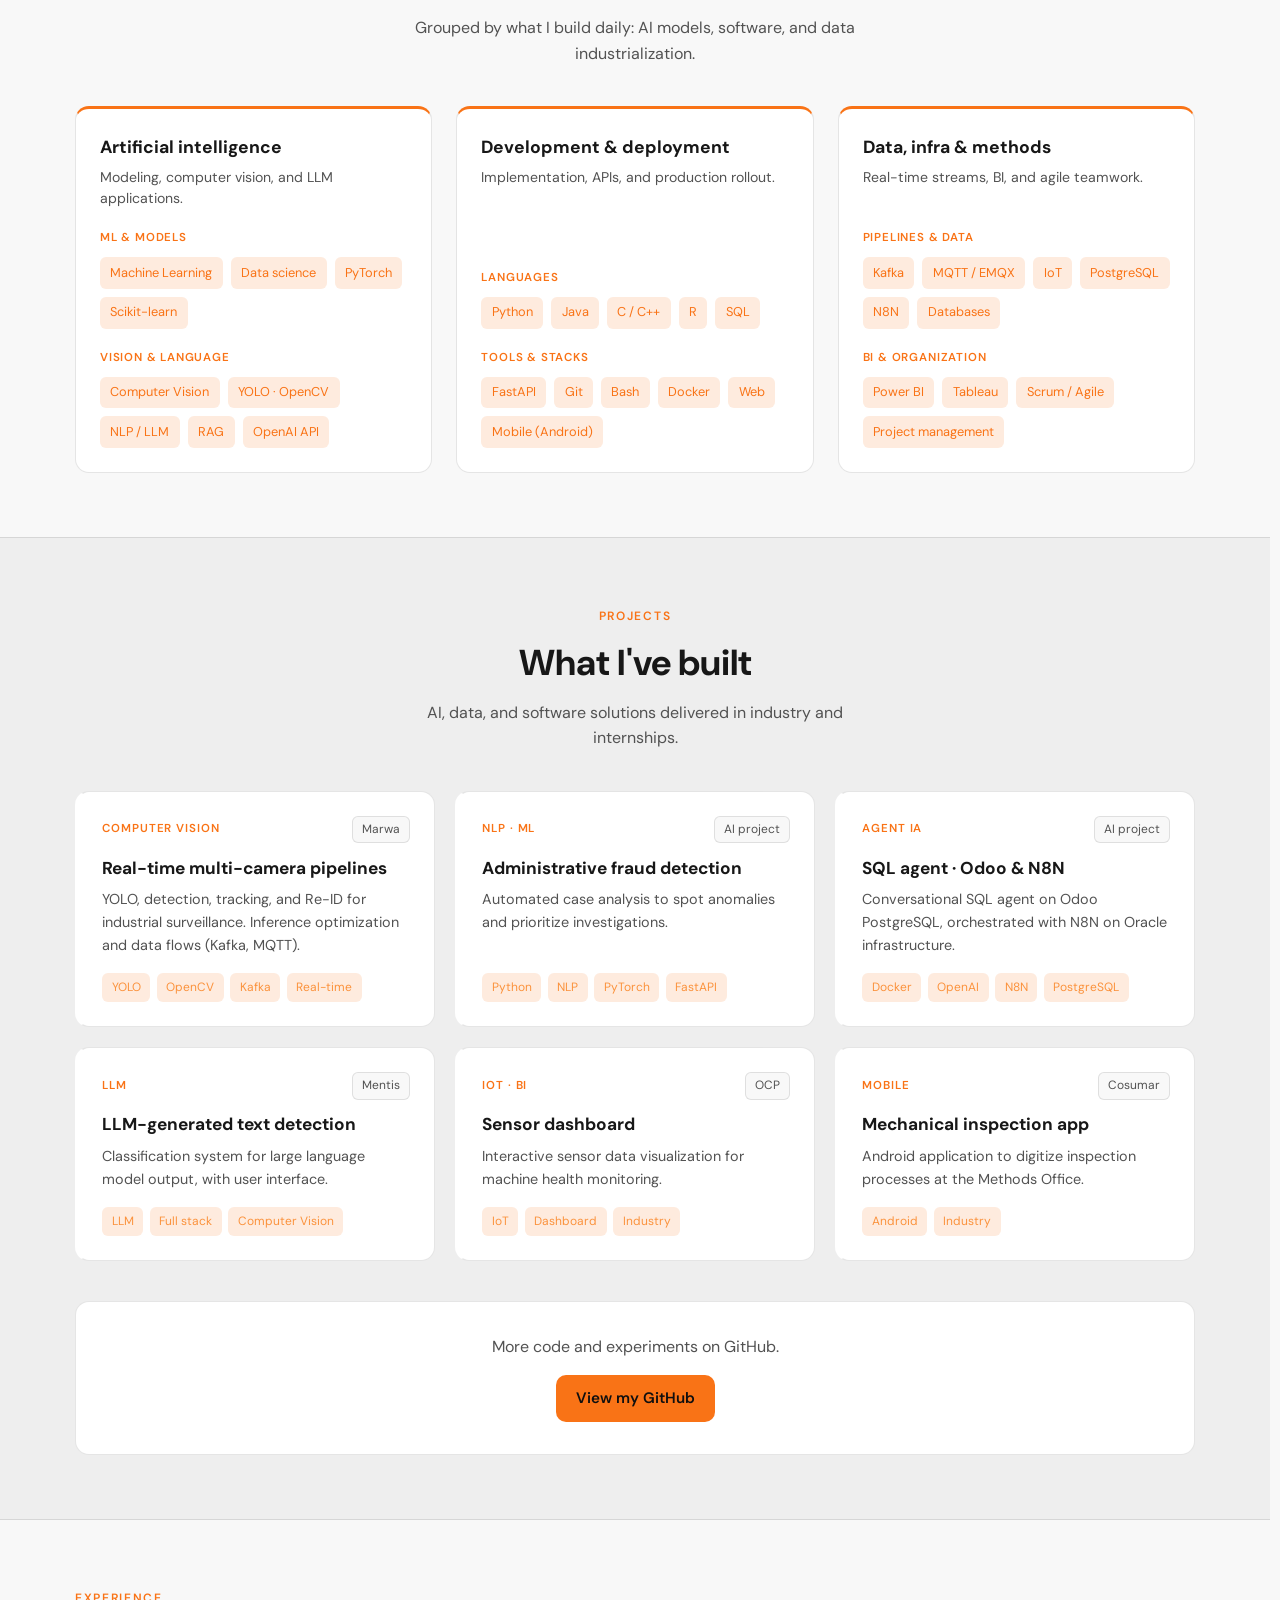
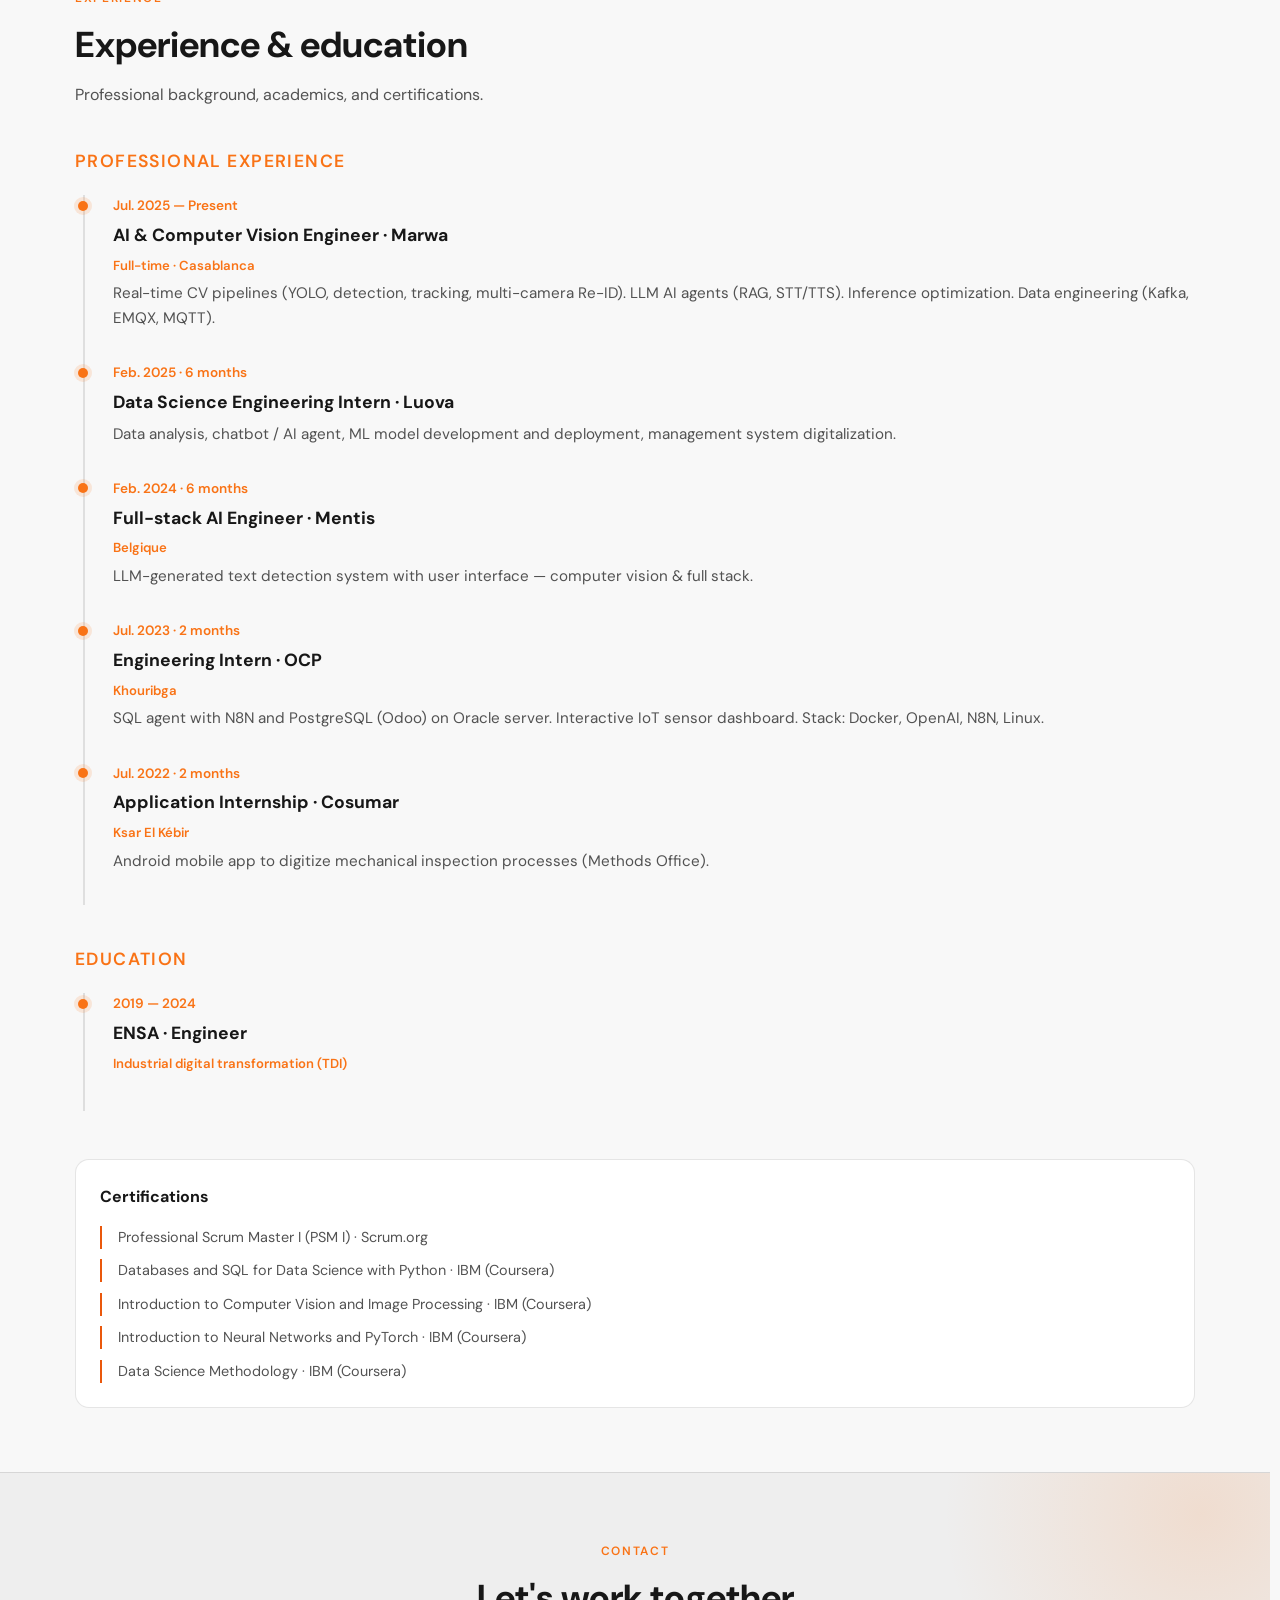
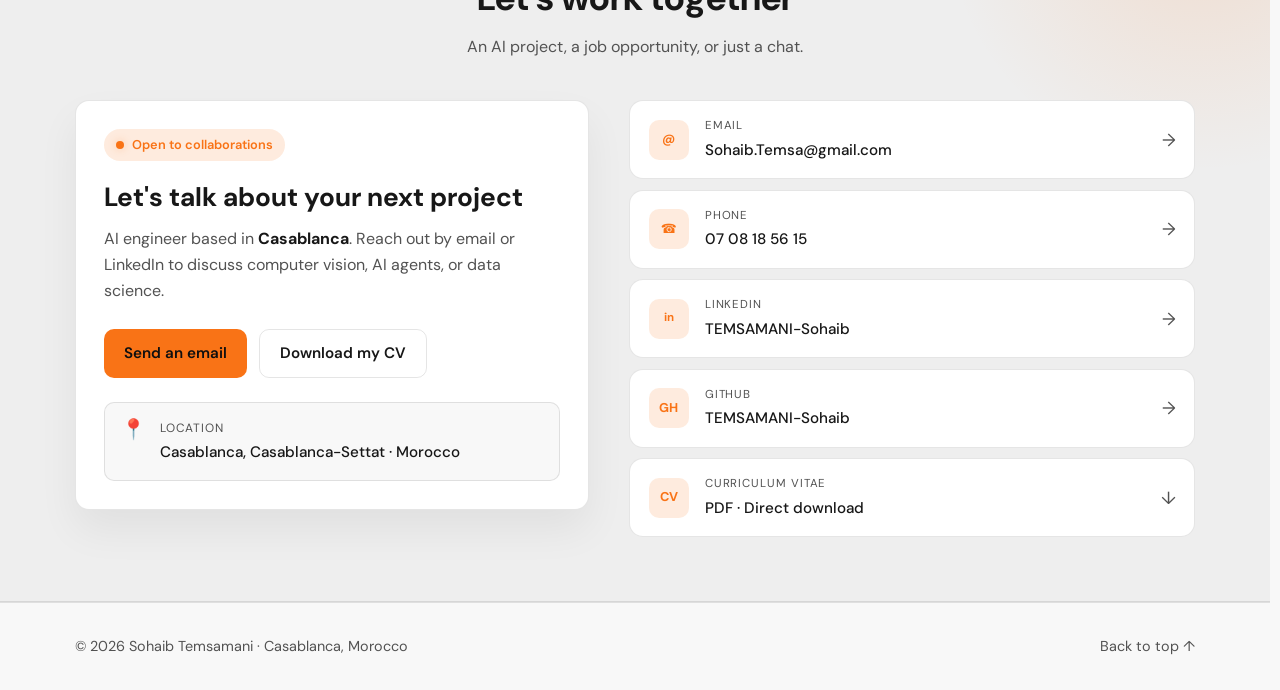
==== commit 908412cc: "update" ====
--- a/index.html
+++ b/index.html
@@ -32,9 +32,9 @@
       <ul class="nav-links" id="nav-menu">
         <li><a href="#home" data-i18n="nav.home">Accueil</a></li>
         <li><a href="#about" data-i18n="nav.about">À propos</a></li>
-        <li><a href="#parcours" data-i18n="nav.parcours">Parcours</a></li>
         <li><a href="#skills" data-i18n="nav.skills">Compétences</a></li>
         <li><a href="#projects" data-i18n="nav.projects">Projets</a></li>
+        <li><a href="#parcours" data-i18n="nav.parcours">Parcours</a></li>
         <li><a href="#contact" data-i18n="nav.contact">Contact</a></li>
       </ul>
 
@@ -75,9 +75,9 @@
           <span class="hero-status-dot" aria-hidden="true"></span>
           <span data-i18n="hero.status.ai">Ingénieur IA</span>
           <span class="hero-status-sep" aria-hidden="true">·</span>
-          <span class="hero-status-highlight">Computer Vision</span>
+          <span>Computer Vision</span>
           <span class="hero-status-sep" aria-hidden="true">·</span>
-          <span class="hero-status-highlight" data-i18n="hero.status.agents">Agents IA</span>
+          <span data-i18n="hero.status.agents">Agents IA</span>
         </p>
         <p class="hero-lead" data-i18n-html="hero.lead">
           Pipelines CV temps réel et agents IA chez <strong>Marwa</strong>.
@@ -88,10 +88,6 @@
           <a class="btn btn-ghost" href="#projects" data-i18n="hero.projects">Voir les projets</a>
           <a class="btn btn-ghost" href="#contact" data-i18n="hero.contact">Me contacter</a>
         </div>
-        <ul class="hero-meta">
-          <li data-i18n="hero.location">Casablanca, Maroc</li>
-          <li>Marwa</li>
-        </ul>
       </div>
       <div class="hero-visual reveal" style="--delay: 0.1s">
         <div class="hero-frame">
@@ -144,7 +140,205 @@
       </div>
     </section>
 
-    <section class="section section-alt" id="parcours">
+
+
+    <section class="section skills-section" id="skills">
+      <div class="container">
+        <header class="section-head section-head-center reveal">
+          <span class="section-tag" data-i18n="skills.tag">Compétences</span>
+          <h2 data-i18n="skills.h">Stack &amp; domaines d'expertise</h2>
+          <p data-i18n="skills.sub">Regroupées par ce que je conçois au quotidien : modèles IA, logiciel et industrialisation data.</p>
+        </header>
+
+        <div class="skills-categories reveal">
+          <article class="skill-category">
+            <h3 data-i18n="skills.c1.t">Intelligence artificielle</h3>
+            <p class="skill-category-desc" data-i18n="skills.c1.d">Modélisation, vision par ordinateur et applications LLM.</p>
+            <div class="skill-subgroups">
+              <div class="skill-subgroup">
+                <h4 data-i18n="skills.c1.s1">ML &amp; modèles</h4>
+                <ul class="tags">
+                  <li>Machine Learning</li>
+                  <li>Data science</li>
+                  <li>PyTorch</li>
+                  <li>Scikit-learn</li>
+                </ul>
+              </div>
+              <div class="skill-subgroup">
+                <h4 data-i18n="skills.c1.s2">Vision &amp; langage</h4>
+                <ul class="tags">
+                  <li>Computer Vision</li>
+                  <li>YOLO · OpenCV</li>
+                  <li>NLP / LLM</li>
+                  <li>RAG</li>
+                  <li>OpenAI API</li>
+                </ul>
+              </div>
+            </div>
+          </article>
+
+          <article class="skill-category">
+            <h3 data-i18n="skills.c2.t">Développement &amp; déploiement</h3>
+            <p class="skill-category-desc" data-i18n="skills.c2.d">Implémentation, APIs et mise en production.</p>
+            <div class="skill-subgroups">
+              <div class="skill-subgroup">
+                <h4 data-i18n="skills.c2.s1">Langages</h4>
+                <ul class="tags">
+                  <li>Python</li>
+                  <li>Java</li>
+                  <li>C / C++</li>
+                  <li>R</li>
+                  <li>SQL</li>
+                </ul>
+              </div>
+              <div class="skill-subgroup">
+                <h4 data-i18n="skills.c2.s2">Outils &amp; stacks</h4>
+                <ul class="tags">
+                  <li>FastAPI</li>
+                  <li>Git</li>
+                  <li>Bash</li>
+                  <li>Docker</li>
+                  <li>Web</li>
+                  <li>Mobile (Android)</li>
+                </ul>
+              </div>
+            </div>
+          </article>
+
+          <article class="skill-category">
+            <h3 data-i18n="skills.c3.t">Data, infra &amp; méthodes</h3>
+            <p class="skill-category-desc" data-i18n="skills.c3.d">Flux temps réel, BI et travail en équipe agile.</p>
+            <div class="skill-subgroups">
+              <div class="skill-subgroup">
+                <h4 data-i18n="skills.c3.s1">Pipelines &amp; données</h4>
+                <ul class="tags">
+                  <li>Kafka</li>
+                  <li>MQTT / EMQX</li>
+                  <li>IoT</li>
+                  <li>PostgreSQL</li>
+                  <li>N8N</li>
+                  <li data-i18n="skills.tag.db">Bases de données</li>
+                </ul>
+              </div>
+              <div class="skill-subgroup">
+                <h4 data-i18n="skills.c3.s2">BI &amp; organisation</h4>
+                <ul class="tags">
+                  <li>Power BI</li>
+                  <li>Tableau</li>
+                  <li>Scrum / Agile</li>
+                  <li data-i18n="skills.tag.pm">Management de projet</li>
+                </ul>
+              </div>
+            </div>
+          </article>
+        </div>
+      </div>
+    </section>
+
+    <section class="section projects-section" id="projects">
+      <div class="container">
+        <header class="section-head section-head-center reveal">
+          <span class="section-tag" data-i18n="projects.tag">Projets</span>
+          <h2 data-i18n="projects.h">Ce que j'ai construit</h2>
+          <p data-i18n="projects.sub">Solutions IA, data et logiciel livrées en entreprise et en stage.</p>
+        </header>
+
+        <div class="projects-grid">
+          <article class="project-card reveal">
+            <div class="project-card-header">
+              <span class="project-tag">Computer Vision</span>
+              <span class="project-company">Marwa</span>
+            </div>
+            <h3 data-i18n="projects.p1.t">Pipelines temps réel multi-caméras</h3>
+            <p data-i18n="projects.p1.d">YOLO, détection, tracking et Re-ID pour la surveillance industrielle. Optimisation d'inférence et flux data (Kafka, MQTT).</p>
+            <ul class="project-tags">
+              <li>YOLO</li>
+              <li>OpenCV</li>
+              <li>Kafka</li>
+              <li data-i18n="projects.p1.tag">Temps réel</li>
+            </ul>
+          </article>
+
+          <article class="project-card reveal" style="--delay: 0.05s">
+            <div class="project-card-header">
+              <span class="project-tag">NLP · ML</span>
+              <span class="project-company" data-i18n="projects.p2.co">Projet IA</span>
+            </div>
+            <h3 data-i18n="projects.p2.t">Détection de fraude administrative</h3>
+            <p data-i18n="projects.p2.d">Analyse automatique des dossiers pour repérer les anomalies et prioriser les investigations.</p>
+            <ul class="project-tags">
+              <li>Python</li>
+              <li>NLP</li>
+              <li>PyTorch</li>
+              <li>FastAPI</li>
+            </ul>
+          </article>
+
+          <article class="project-card reveal" style="--delay: 0.1s">
+            <div class="project-card-header">
+              <span class="project-tag">Agent IA</span>
+              <span class="project-company" data-i18n="projects.p2.co">Projet IA</span>
+            </div>
+            <h3 data-i18n="projects.p3.t">Agent SQL · Odoo &amp; N8N</h3>
+            <p data-i18n="projects.p3.d">Agent conversationnel SQL sur PostgreSQL Odoo, orchestré avec N8N sur infrastructure Oracle.</p>
+            <ul class="project-tags">
+              <li>Docker</li>
+              <li>OpenAI</li>
+              <li>N8N</li>
+              <li>PostgreSQL</li>
+            </ul>
+          </article>
+
+          <article class="project-card reveal" style="--delay: 0.15s">
+            <div class="project-card-header">
+              <span class="project-tag">LLM</span>
+              <span class="project-company">Mentis</span>
+            </div>
+            <h3 data-i18n="projects.p4.t">Détection de texte généré par LLM</h3>
+            <p data-i18n="projects.p4.d">Système de classification de contenu produit par grand modèle de langage, avec interface utilisateur.</p>
+            <ul class="project-tags">
+              <li>LLM</li>
+              <li>Full stack</li>
+              <li>Computer Vision</li>
+            </ul>
+          </article>
+
+          <article class="project-card reveal" style="--delay: 0.2s">
+            <div class="project-card-header">
+              <span class="project-tag">IoT · BI</span>
+              <span class="project-company">OCP</span>
+            </div>
+            <h3 data-i18n="projects.p5.t">Tableau de bord capteurs</h3>
+            <p data-i18n="projects.p5.d">Visualisation interactive des données capteurs pour le suivi de l'état des machines.</p>
+            <ul class="project-tags">
+              <li>IoT</li>
+              <li>Dashboard</li>
+              <li data-i18n="projects.p5.tag">Industrie</li>
+            </ul>
+          </article>
+
+          <article class="project-card reveal" style="--delay: 0.25s">
+            <div class="project-card-header">
+              <span class="project-tag">Mobile</span>
+              <span class="project-company">Cosumar</span>
+            </div>
+            <h3 data-i18n="projects.p6.t">App inspection mécanique</h3>
+            <p data-i18n="projects.p6.d">Application Android pour digitaliser les processus d'inspection au Bureau Méthode.</p>
+            <ul class="project-tags">
+              <li>Android</li>
+              <li data-i18n="projects.p5.tag">Industrie</li>
+            </ul>
+          </article>
+        </div>
+
+        <div class="projects-cta reveal">
+          <p data-i18n="projects.cta">Plus de code et d'expérimentations sur GitHub.</p>
+          <a class="btn btn-primary" href="https://github.com/TEMSAMANI-Sohaib" target="_blank" rel="noopener" data-i18n="projects.github">Voir mon GitHub</a>
+        </div>
+      </div>
+    </section>
+
+    <section class="section" id="parcours">
       <div class="container">
         <header class="section-head reveal">
           <span class="section-tag" data-i18n="parcours.tag">Parcours</span>
@@ -204,202 +398,6 @@
           <li>Data Science Methodology · IBM (Coursera)</li>
         </ul>
       </div>
-      </div>
-    </section>
-
-    <section class="section skills-section" id="skills">
-      <div class="container">
-        <header class="section-head section-head-center reveal">
-          <span class="section-tag" data-i18n="skills.tag">Compétences</span>
-          <h2 data-i18n="skills.h">Stack &amp; domaines d'expertise</h2>
-          <p data-i18n="skills.sub">Regroupées par ce que je conçois au quotidien : modèles IA, logiciel et industrialisation data.</p>
-        </header>
-
-        <div class="skills-categories reveal">
-          <article class="skill-category">
-            <h3 data-i18n="skills.c1.t">Intelligence artificielle</h3>
-            <p class="skill-category-desc" data-i18n="skills.c1.d">Modélisation, vision par ordinateur et applications LLM.</p>
-            <div class="skill-subgroups">
-              <div class="skill-subgroup">
-                <h4 data-i18n="skills.c1.s1">ML &amp; modèles</h4>
-                <ul class="tags">
-                  <li>Machine Learning</li>
-                  <li>Data science</li>
-                  <li>PyTorch</li>
-                  <li>Scikit-learn</li>
-                </ul>
-              </div>
-              <div class="skill-subgroup">
-                <h4 data-i18n="skills.c1.s2">Vision &amp; langage</h4>
-                <ul class="tags">
-                  <li>Computer Vision</li>
-                  <li>YOLO · OpenCV</li>
-                  <li>NLP / LLM</li>
-                  <li>RAG</li>
-                  <li>OpenAI API</li>
-                </ul>
-              </div>
-            </div>
-          </article>
-
-          <article class="skill-category">
-            <h3 data-i18n="skills.c2.t">Développement &amp; déploiement</h3>
-            <p class="skill-category-desc" data-i18n="skills.c2.d">Implémentation, APIs et mise en production.</p>
-            <div class="skill-subgroups">
-              <div class="skill-subgroup">
-                <h4 data-i18n="skills.c2.s1">Langages</h4>
-                <ul class="tags">
-                  <li>Python</li>
-                  <li>Java</li>
-                  <li>C / C++</li>
-                  <li>R</li>
-                  <li>SQL</li>
-                </ul>
-              </div>
-              <div class="skill-subgroup">
-                <h4 data-i18n="skills.c2.s2">Outils &amp; stacks</h4>
-                <ul class="tags">
-                  <li>FastAPI</li>
-                  <li>Git</li>
-                  <li>Bash</li>
-                  <li>Docker</li>
-                  <li>Web</li>
-                  <li>Mobile (Android)</li>
-                </ul>
-              </div>
-            </div>
-          </article>
-
-          <article class="skill-category">
-            <h3 data-i18n="skills.c3.t">Data, infra &amp; méthodes</h3>
-            <p class="skill-category-desc" data-i18n="skills.c3.d">Flux temps réel, BI et travail en équipe agile.</p>
-            <div class="skill-subgroups">
-              <div class="skill-subgroup">
-                <h4 data-i18n="skills.c3.s1">Pipelines &amp; données</h4>
-                <ul class="tags">
-                  <li>Kafka</li>
-                  <li>MQTT / EMQX</li>
-                  <li>IoT</li>
-                  <li>PostgreSQL</li>
-                  <li>N8N</li>
-                  <li data-i18n="skills.tag.db">Bases de données</li>
-                </ul>
-              </div>
-              <div class="skill-subgroup">
-                <h4 data-i18n="skills.c3.s2">BI &amp; organisation</h4>
-                <ul class="tags">
-                  <li>Power BI</li>
-                  <li>Tableau</li>
-                  <li>Scrum / Agile</li>
-                  <li data-i18n="skills.tag.pm">Management de projet</li>
-                </ul>
-              </div>
-            </div>
-          </article>
-        </div>
-      </div>
-    </section>
-
-    <section class="section projects-section" id="projects">
-      <div class="container">
-        <header class="section-head section-head-center reveal">
-          <span class="section-tag" data-i18n="projects.tag">Projets</span>
-          <h2 data-i18n="projects.h">Ce que j'ai construit</h2>
-          <p data-i18n="projects.sub">Solutions IA, data et logiciel livrées en entreprise et en stage.</p>
-        </header>
-
-        <div class="projects-grid">
-          <article class="project-card reveal">
-            <div class="project-card-header">
-              <span class="project-tag">Computer Vision</span>
-              <span class="project-company">Marwa</span>
-            </div>
-            <h3 data-i18n="projects.p1.t">Pipelines temps réel multi-caméras</h3>
-            <p data-i18n="projects.p1.d">YOLO, détection, tracking et Re-ID pour la surveillance industrielle. Optimisation d'inférence et flux data (Kafka, MQTT).</p>
-            <ul class="project-tags">
-              <li>YOLO</li>
-              <li>OpenCV</li>
-              <li>Kafka</li>
-              <li data-i18n="projects.p1.tag">Temps réel</li>
-            </ul>
-          </article>
-
-          <article class="project-card reveal" style="--delay: 0.05s">
-            <div class="project-card-header">
-              <span class="project-tag">NLP · ML</span>
-              <span class="project-company" data-i18n="projects.p2.co">Projet IA</span>
-            </div>
-            <h3 data-i18n="projects.p2.t">Détection de fraude administrative</h3>
-            <p data-i18n="projects.p2.d">Analyse automatique des dossiers pour repérer les anomalies et prioriser les investigations.</p>
-            <ul class="project-tags">
-              <li>Python</li>
-              <li>NLP</li>
-              <li>PyTorch</li>
-              <li>FastAPI</li>
-            </ul>
-          </article>
-
-          <article class="project-card reveal" style="--delay: 0.1s">
-            <div class="project-card-header">
-              <span class="project-tag">Agent IA</span>
-              <span class="project-company" data-i18n="projects.p2.co">Projet IA</span>
-            </div>
-            <h3 data-i18n="projects.p3.t">Agent SQL · Odoo &amp; N8N</h3>
-            <p data-i18n="projects.p3.d">Agent conversationnel SQL sur PostgreSQL Odoo, orchestré avec N8N sur infrastructure Oracle.</p>
-            <ul class="project-tags">
-              <li>Docker</li>
-              <li>OpenAI</li>
-              <li>N8N</li>
-              <li>PostgreSQL</li>
-            </ul>
-          </article>
-
-          <article class="project-card reveal" style="--delay: 0.15s">
-            <div class="project-card-header">
-              <span class="project-tag">LLM</span>
-              <span class="project-company">Mentis</span>
-            </div>
-            <h3 data-i18n="projects.p4.t">Détection de texte généré par LLM</h3>
-            <p data-i18n="projects.p4.d">Système de classification de contenu produit par grand modèle de langage, avec interface utilisateur.</p>
-            <ul class="project-tags">
-              <li>LLM</li>
-              <li>Full stack</li>
-              <li>Computer Vision</li>
-            </ul>
-          </article>
-
-          <article class="project-card reveal" style="--delay: 0.2s">
-            <div class="project-card-header">
-              <span class="project-tag">IoT · BI</span>
-              <span class="project-company">OCP</span>
-            </div>
-            <h3 data-i18n="projects.p5.t">Tableau de bord capteurs</h3>
-            <p data-i18n="projects.p5.d">Visualisation interactive des données capteurs pour le suivi de l'état des machines.</p>
-            <ul class="project-tags">
-              <li>IoT</li>
-              <li>Dashboard</li>
-              <li data-i18n="projects.p5.tag">Industrie</li>
-            </ul>
-          </article>
-
-          <article class="project-card reveal" style="--delay: 0.25s">
-            <div class="project-card-header">
-              <span class="project-tag">Mobile</span>
-              <span class="project-company">Cosumar</span>
-            </div>
-            <h3 data-i18n="projects.p6.t">App inspection mécanique</h3>
-            <p data-i18n="projects.p6.d">Application Android pour digitaliser les processus d'inspection au Bureau Méthode.</p>
-            <ul class="project-tags">
-              <li>Android</li>
-              <li data-i18n="projects.p5.tag">Industrie</li>
-            </ul>
-          </article>
-        </div>
-
-        <div class="projects-cta reveal">
-          <p data-i18n="projects.cta">Plus de code et d'expérimentations sur GitHub.</p>
-          <a class="btn btn-primary" href="https://github.com/TEMSAMANI-Sohaib" target="_blank" rel="noopener" data-i18n="projects.github">Voir mon GitHub</a>
-        </div>
       </div>
     </section>
 
--- a/css/portfolio.css
+++ b/css/portfolio.css
@@ -406,10 +406,6 @@
   font-weight: 700;
 }
 
-.hero-status-highlight {
-  color: var(--accent-light);
-}
-
 .accent {
   color: var(--accent);
 }
@@ -462,28 +458,6 @@
 .btn-ghost:hover {
   border-color: var(--accent);
   color: var(--accent);
-}
-
-.hero-meta {
-  display: flex;
-  flex-wrap: wrap;
-  gap: 0.5rem 1.25rem;
-  list-style: none;
-  margin: 0;
-  padding: 0;
-  font-size: 0.9rem;
-  color: var(--muted);
-}
-
-.hero-meta li::before {
-  content: "·";
-  margin-right: 0.5rem;
-  color: var(--accent);
-}
-
-.hero-meta li:first-child::before {
-  content: none;
-  margin: 0;
 }
 
 .hero-frame {
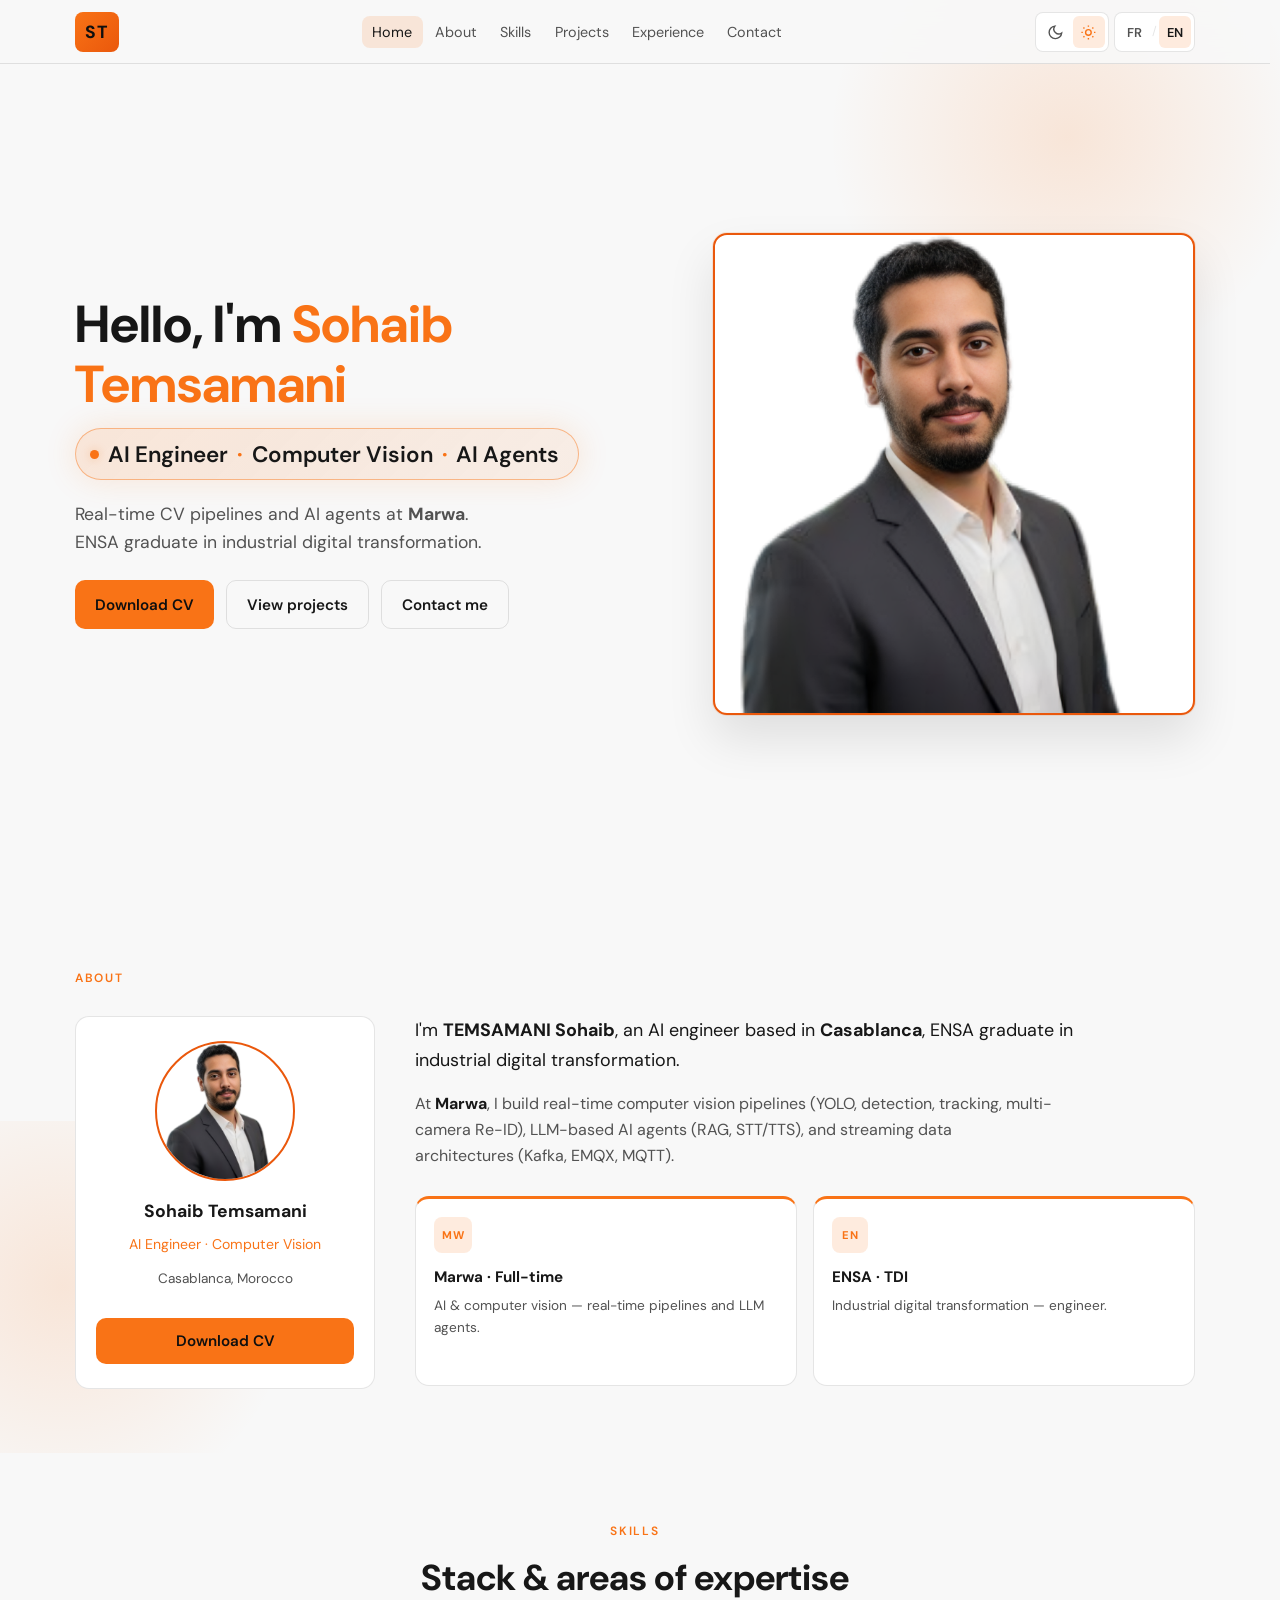
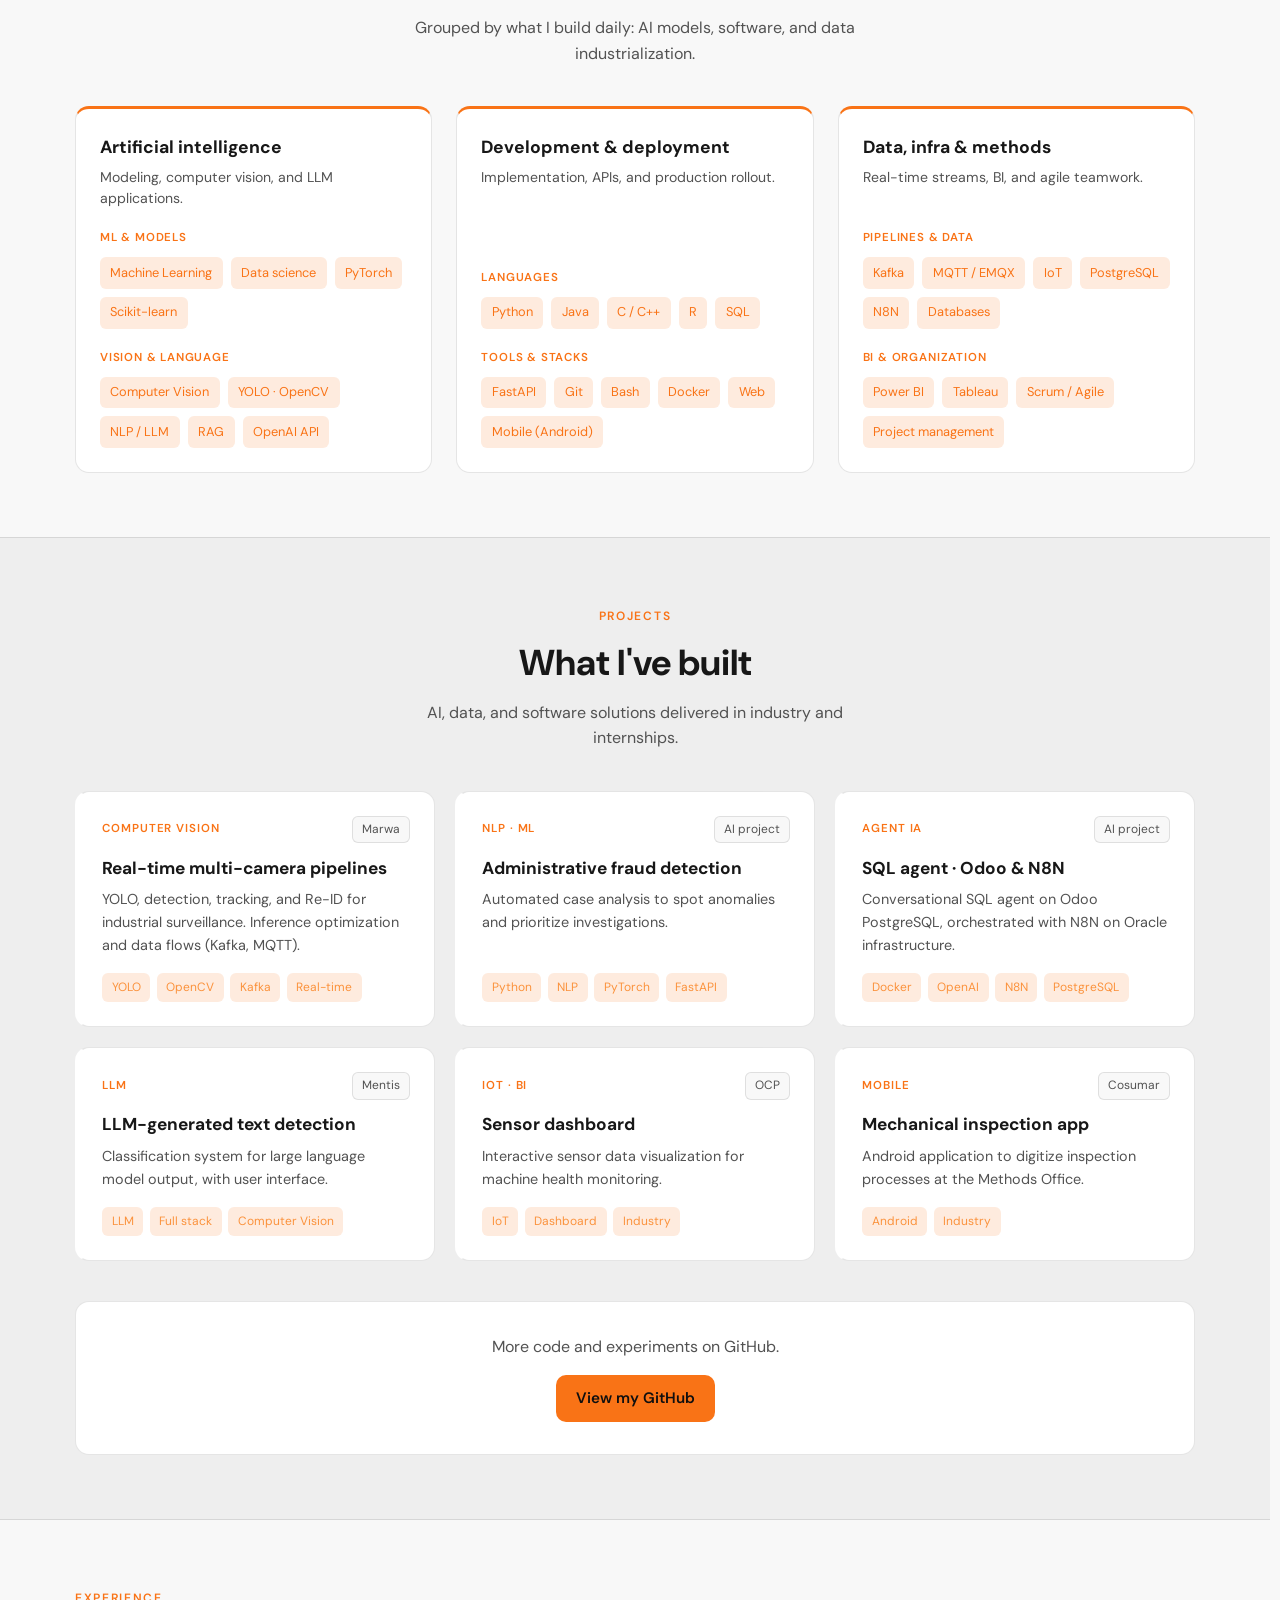
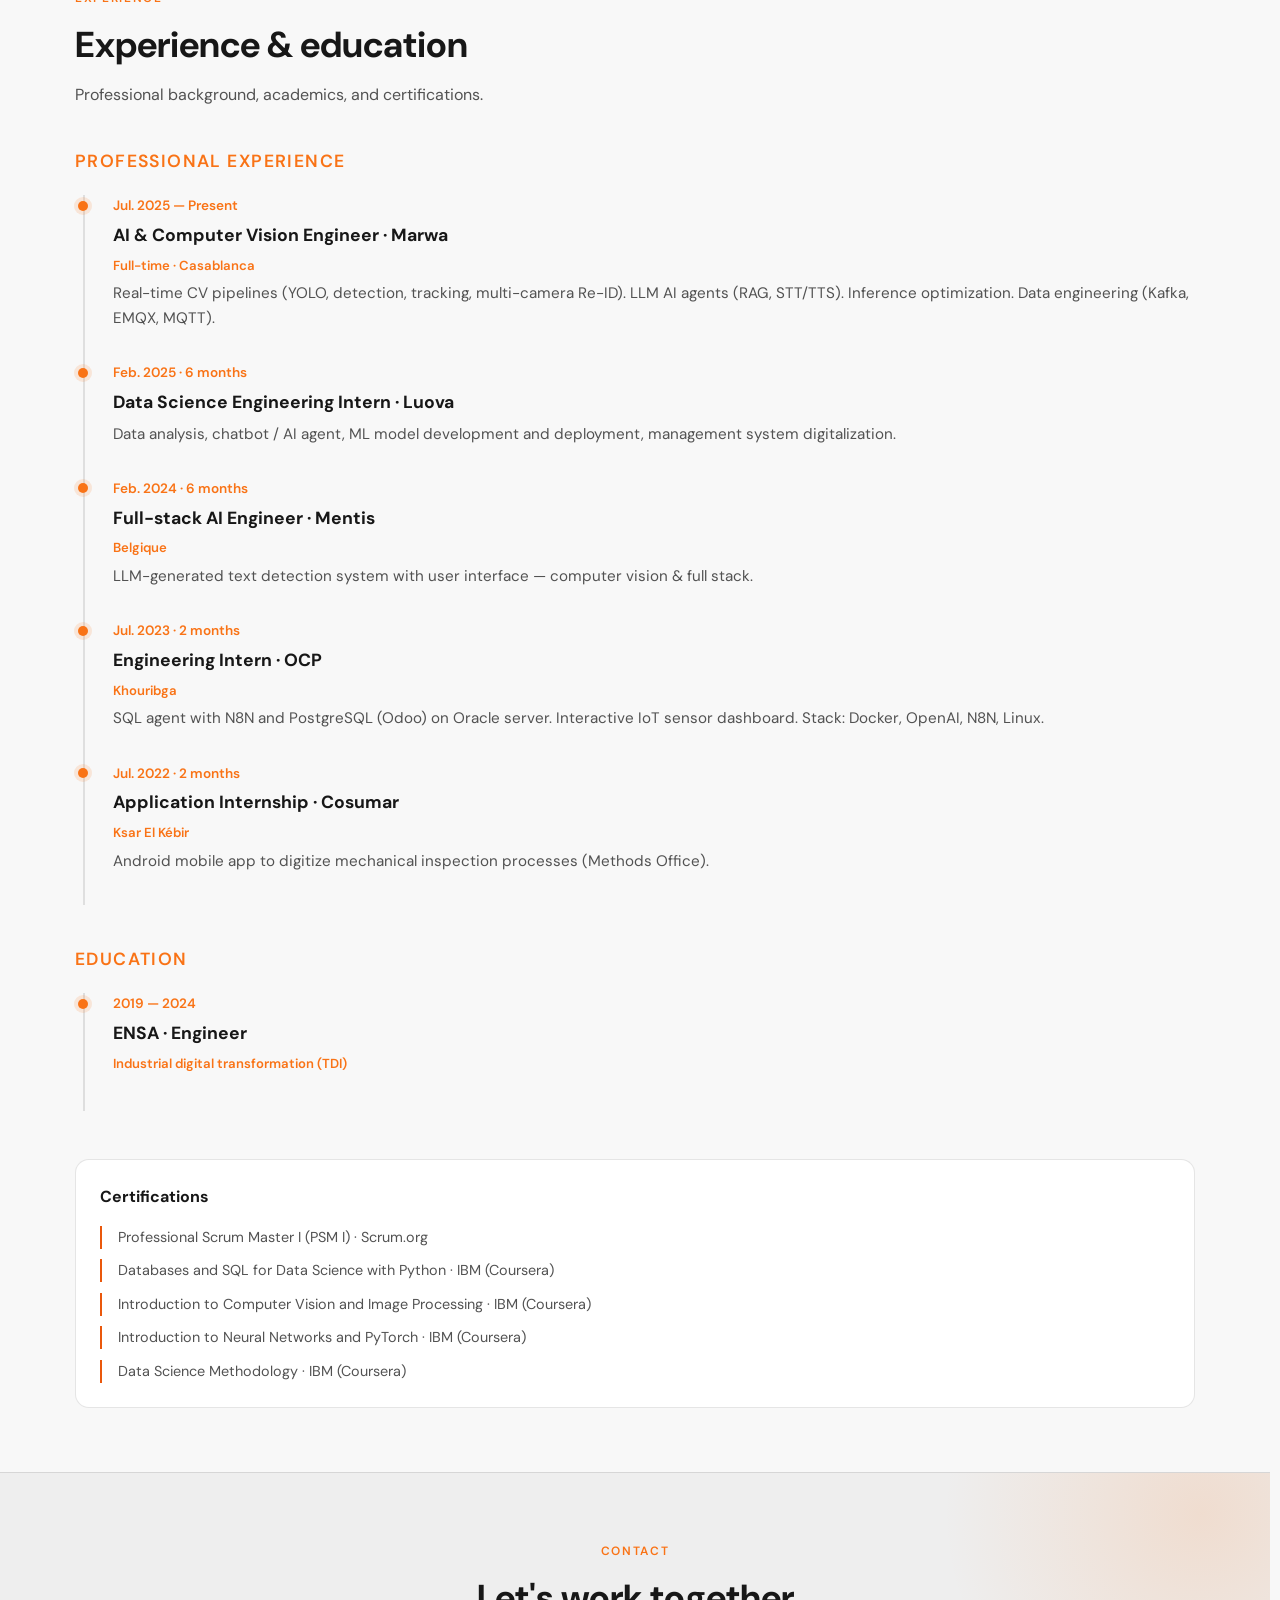
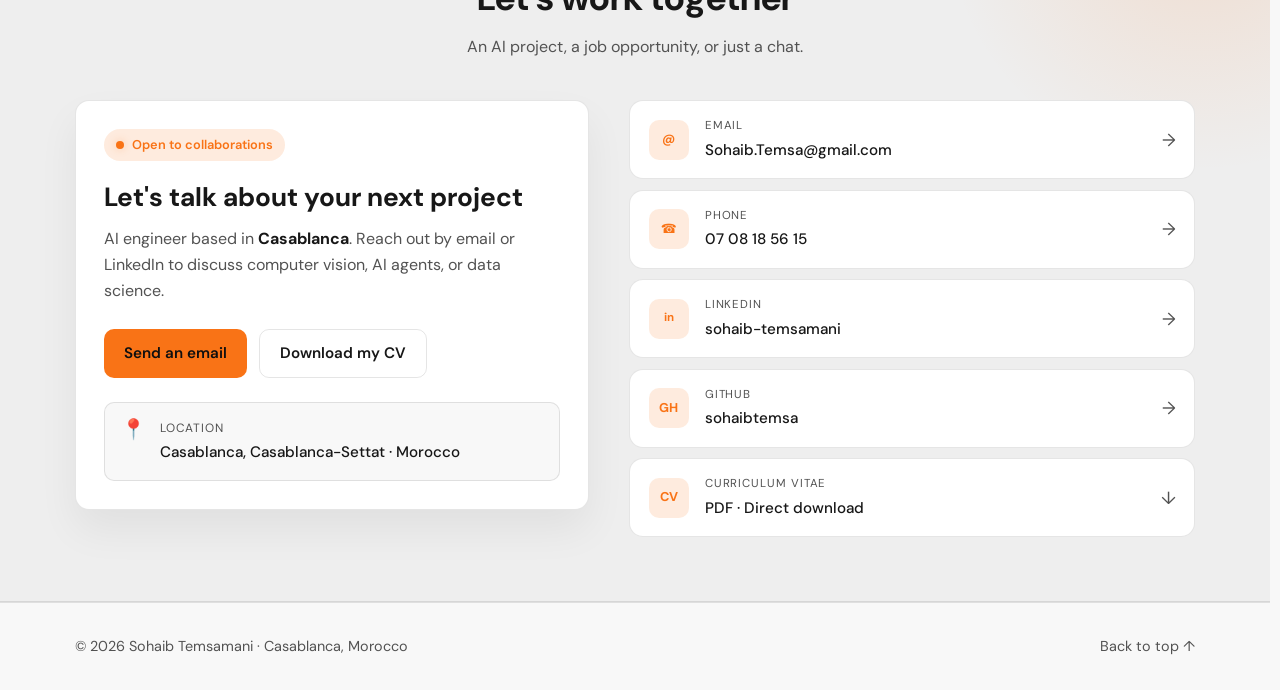
==== commit 4d6388b3: "update link" ====
--- a/index.html
+++ b/index.html
@@ -333,7 +333,7 @@
 
         <div class="projects-cta reveal">
           <p data-i18n="projects.cta">Plus de code et d'expérimentations sur GitHub.</p>
-          <a class="btn btn-primary" href="https://github.com/TEMSAMANI-Sohaib" target="_blank" rel="noopener" data-i18n="projects.github">Voir mon GitHub</a>
+          <a class="btn btn-primary" href="https://github.com/sohaibtemsa" target="_blank" rel="noopener" data-i18n="projects.github">Voir mon GitHub</a>
         </div>
       </div>
     </section>
@@ -450,19 +450,19 @@
               </span>
               <span class="contact-method-arrow" aria-hidden="true">→</span>
             </a>
-            <a class="contact-method" href="https://www.linkedin.com/in/temsamani-sohaib/" target="_blank" rel="noopener">
+            <a class="contact-method" href="https://www.linkedin.com/in/sohaib-temsamani/" target="_blank" rel="noopener">
               <span class="contact-method-icon contact-method-icon-in" aria-hidden="true">in</span>
               <span class="contact-method-body">
                 <span class="contact-method-label">LinkedIn</span>
-                <span class="contact-method-value">TEMSAMANI-Sohaib</span>
+                <span class="contact-method-value">sohaib-temsamani</span>
               </span>
               <span class="contact-method-arrow" aria-hidden="true">→</span>
             </a>
-            <a class="contact-method" href="https://github.com/TEMSAMANI-Sohaib" target="_blank" rel="noopener">
+            <a class="contact-method" href="https://github.com/sohaibtemsa" target="_blank" rel="noopener">
               <span class="contact-method-icon" aria-hidden="true">GH</span>
               <span class="contact-method-body">
                 <span class="contact-method-label">GitHub</span>
-                <span class="contact-method-value">TEMSAMANI-Sohaib</span>
+                <span class="contact-method-value">sohaibtemsa</span>
               </span>
               <span class="contact-method-arrow" aria-hidden="true">→</span>
             </a>
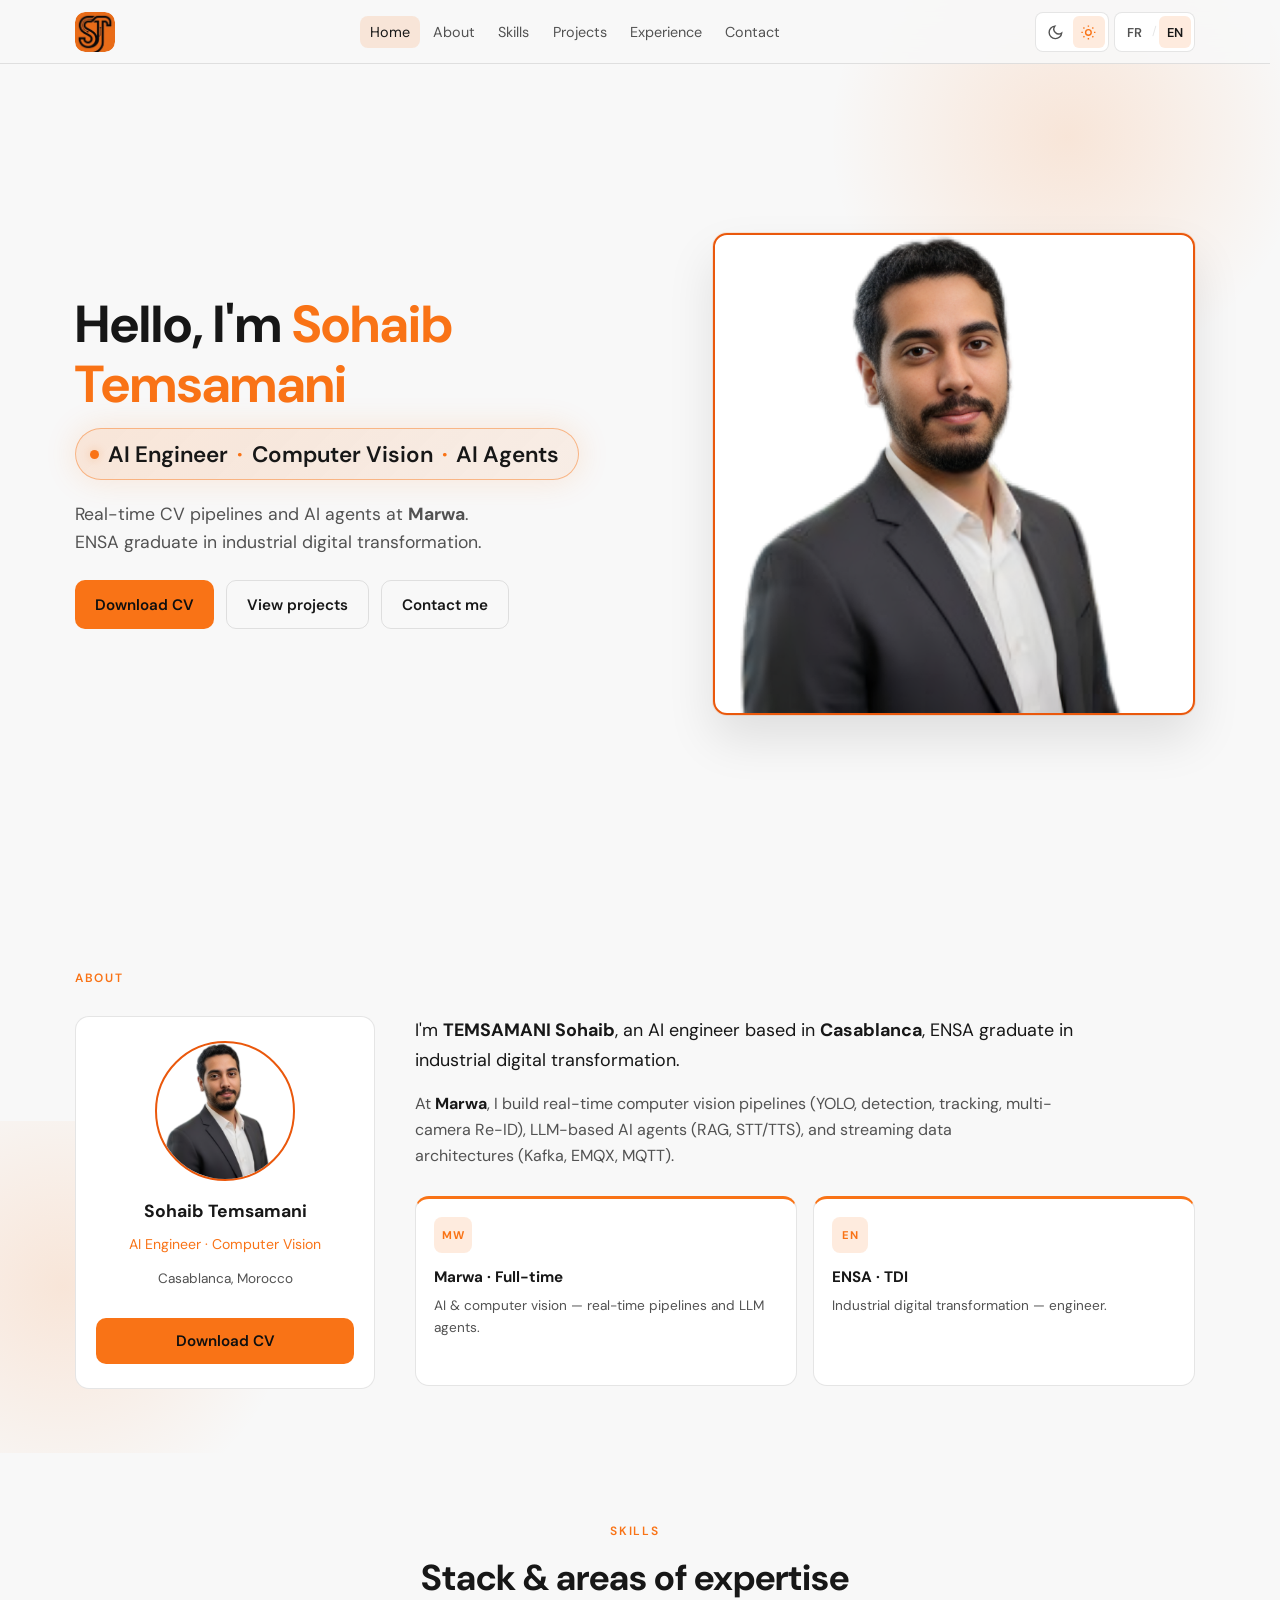
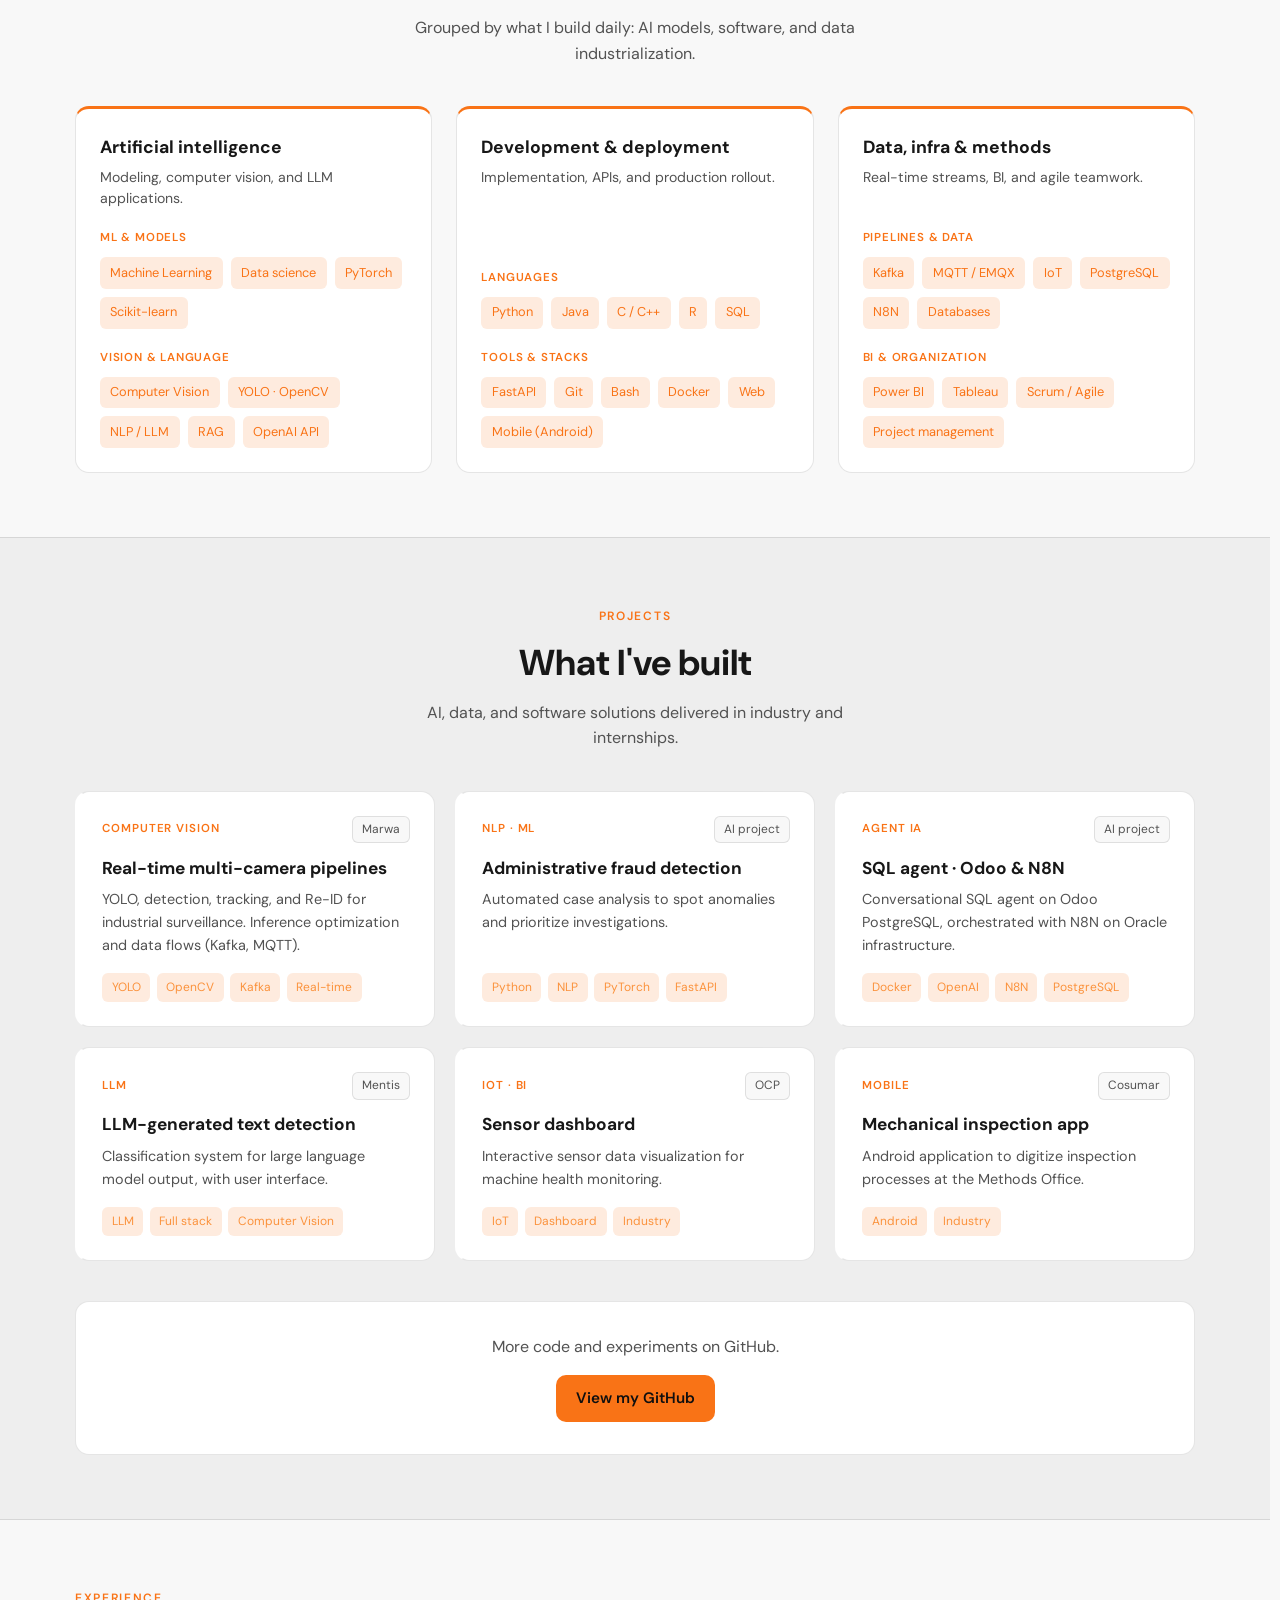
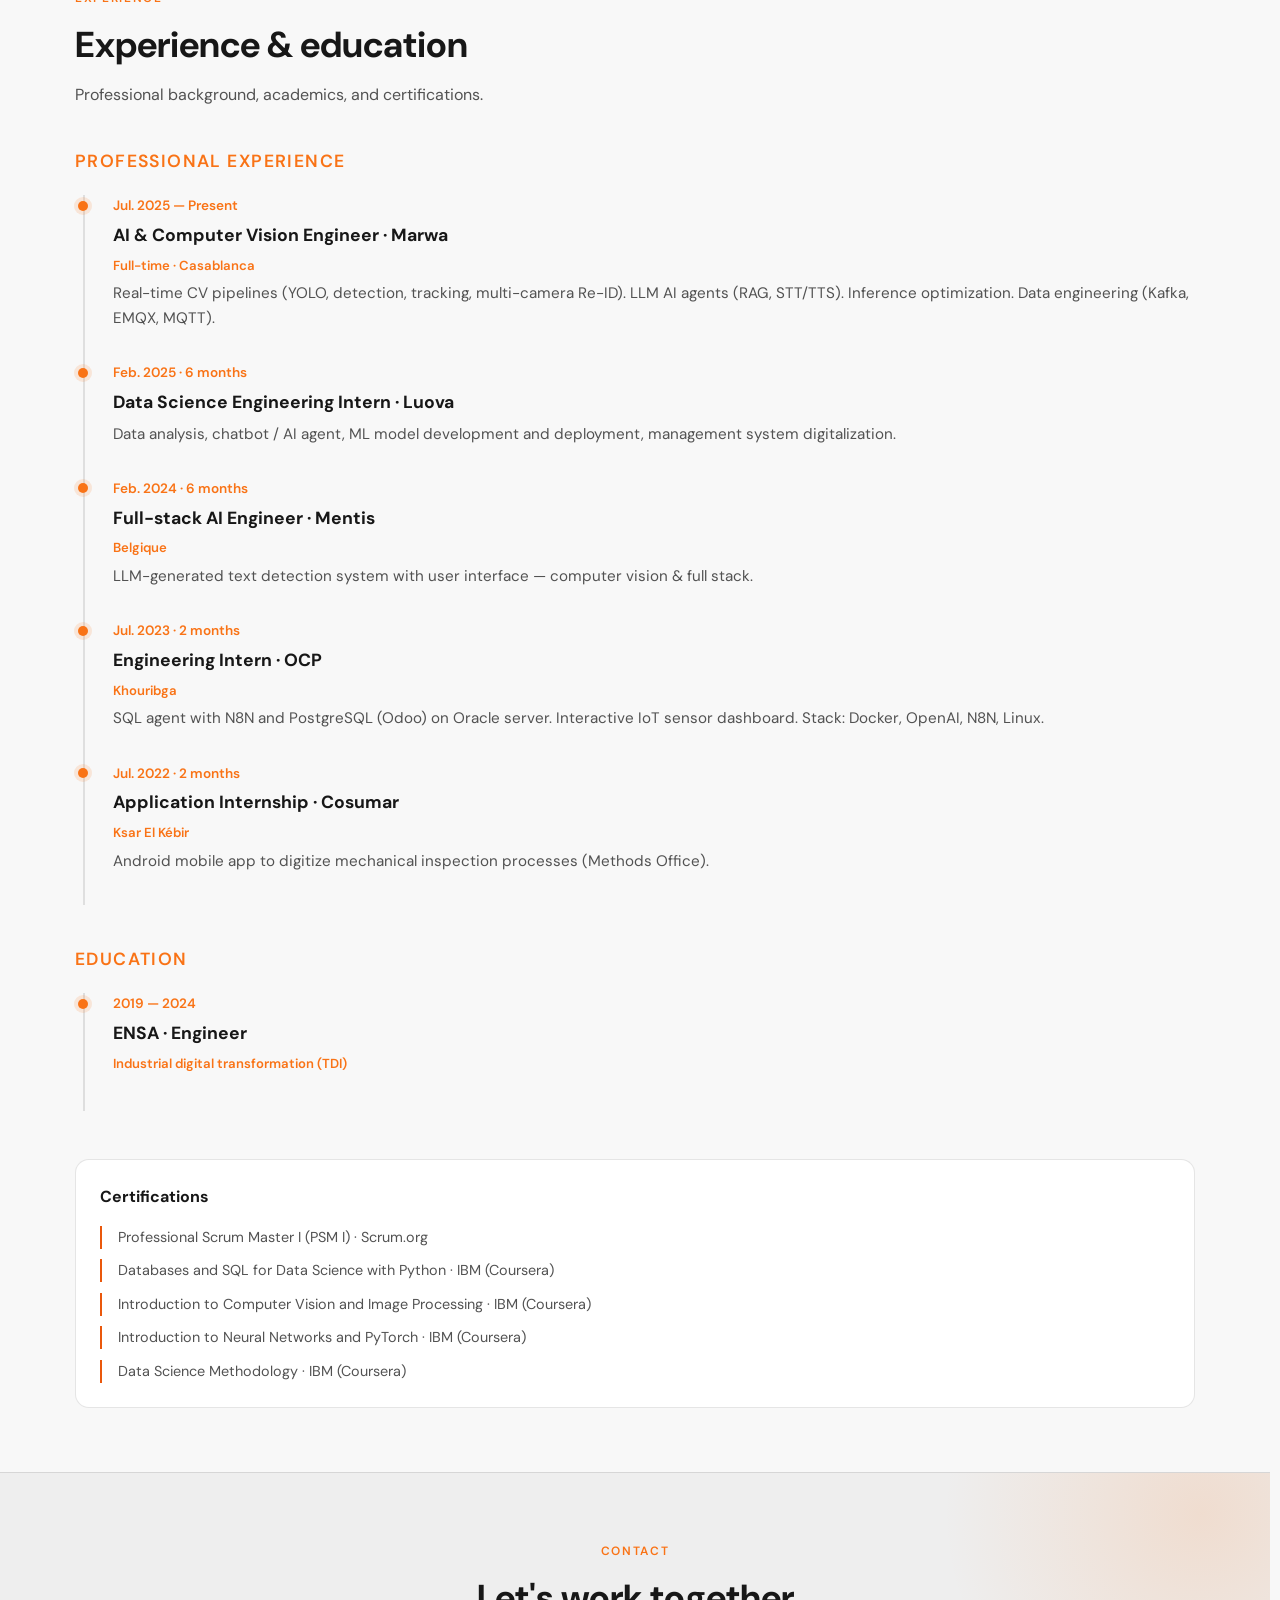
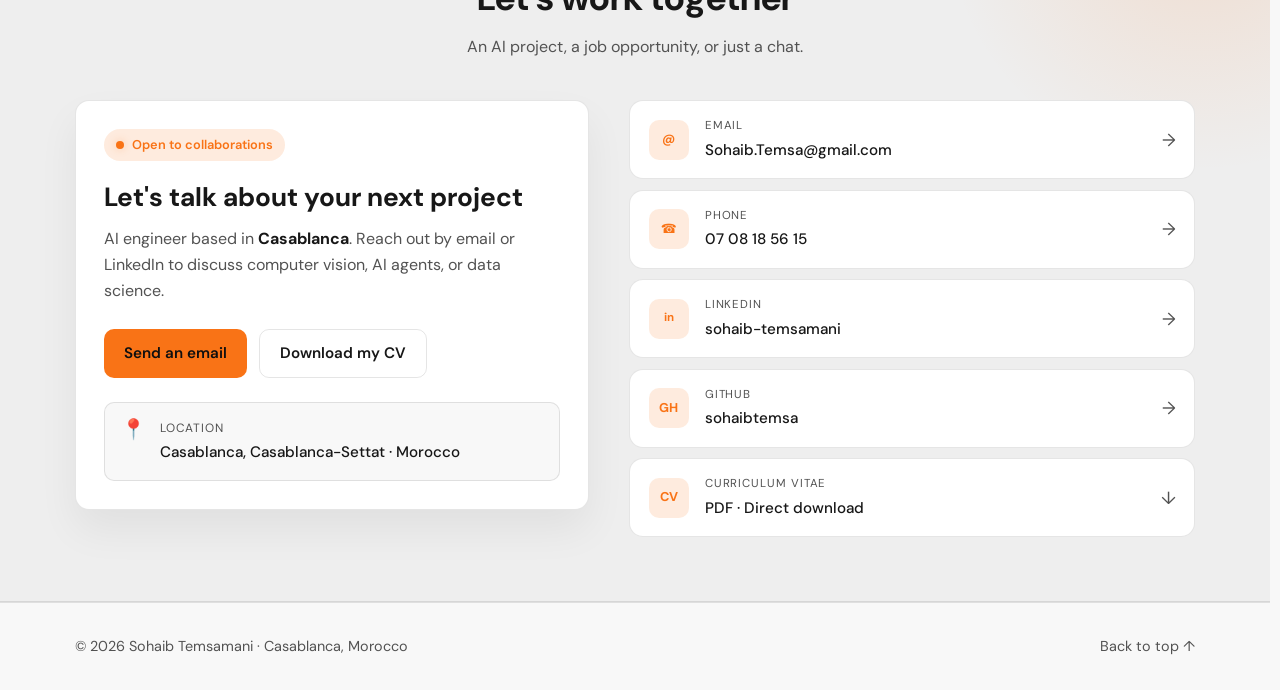
==== commit 8f4859c0: "add logo" ====
--- a/index.html
+++ b/index.html
@@ -17,6 +17,8 @@
   <meta name="description" content="Portfolio de TEMSAMANI Sohaib — Ingénieur IA, Computer Vision. ENSA, expériences Marwa, OCP, Mentis.">
   <meta name="theme-color" content="#0a0a0a" id="meta-theme-color">
   <title>Sohaib Temsamani | Ingénieur IA</title>
+  <link rel="icon" href="images/logo.png" type="image/png">
+  <link rel="apple-touch-icon" href="images/logo.png">
   <link rel="preconnect" href="https://fonts.googleapis.com">
   <link rel="preconnect" href="https://fonts.gstatic.com" crossorigin>
   <link href="https://fonts.googleapis.com/css2?family=DM+Sans:ital,opsz,wght@0,9..40,400;0,9..40,500;0,9..40,600;0,9..40,700&display=swap" rel="stylesheet">
@@ -27,7 +29,9 @@
 
   <header class="site-header">
     <nav class="nav container" data-i18n-aria="aria.nav">
-      <a class="logo" href="#home" data-i18n-aria="aria.home">ST</a>
+      <a class="logo" href="#home" data-i18n-aria="aria.home">
+        <img src="images/logo.png" alt="ST" width="40" height="40">
+      </a>
 
       <ul class="nav-links" id="nav-menu">
         <li><a href="#home" data-i18n="nav.home">Accueil</a></li>
--- a/css/portfolio.css
+++ b/css/portfolio.css
@@ -259,20 +259,28 @@
 }
 
 .logo {
-  font-weight: 700;
-  font-size: 1.1rem;
-  letter-spacing: 0.04em;
-  color: var(--on-accent);
+  display: inline-flex;
+  align-items: center;
+  justify-content: center;
+  flex-shrink: 0;
   text-decoration: none;
-  padding: 0.35rem 0.65rem;
-  background: linear-gradient(135deg, var(--accent) 0%, var(--accent-dark) 100%);
-  border: none;
-  border-radius: 8px;
+  border-radius: 10px;
+  overflow: hidden;
+  line-height: 0;
+  transition: transform 0.2s, box-shadow 0.2s;
+}
+
+.logo img {
+  width: 2.5rem;
+  height: 2.5rem;
+  object-fit: cover;
+  border-radius: 10px;
 }
 
 .logo:hover {
-  filter: brightness(1.08);
   text-decoration: none;
+  transform: scale(1.05);
+  box-shadow: 0 0 16px var(--accent-glow);
 }
 
 .nav-links {
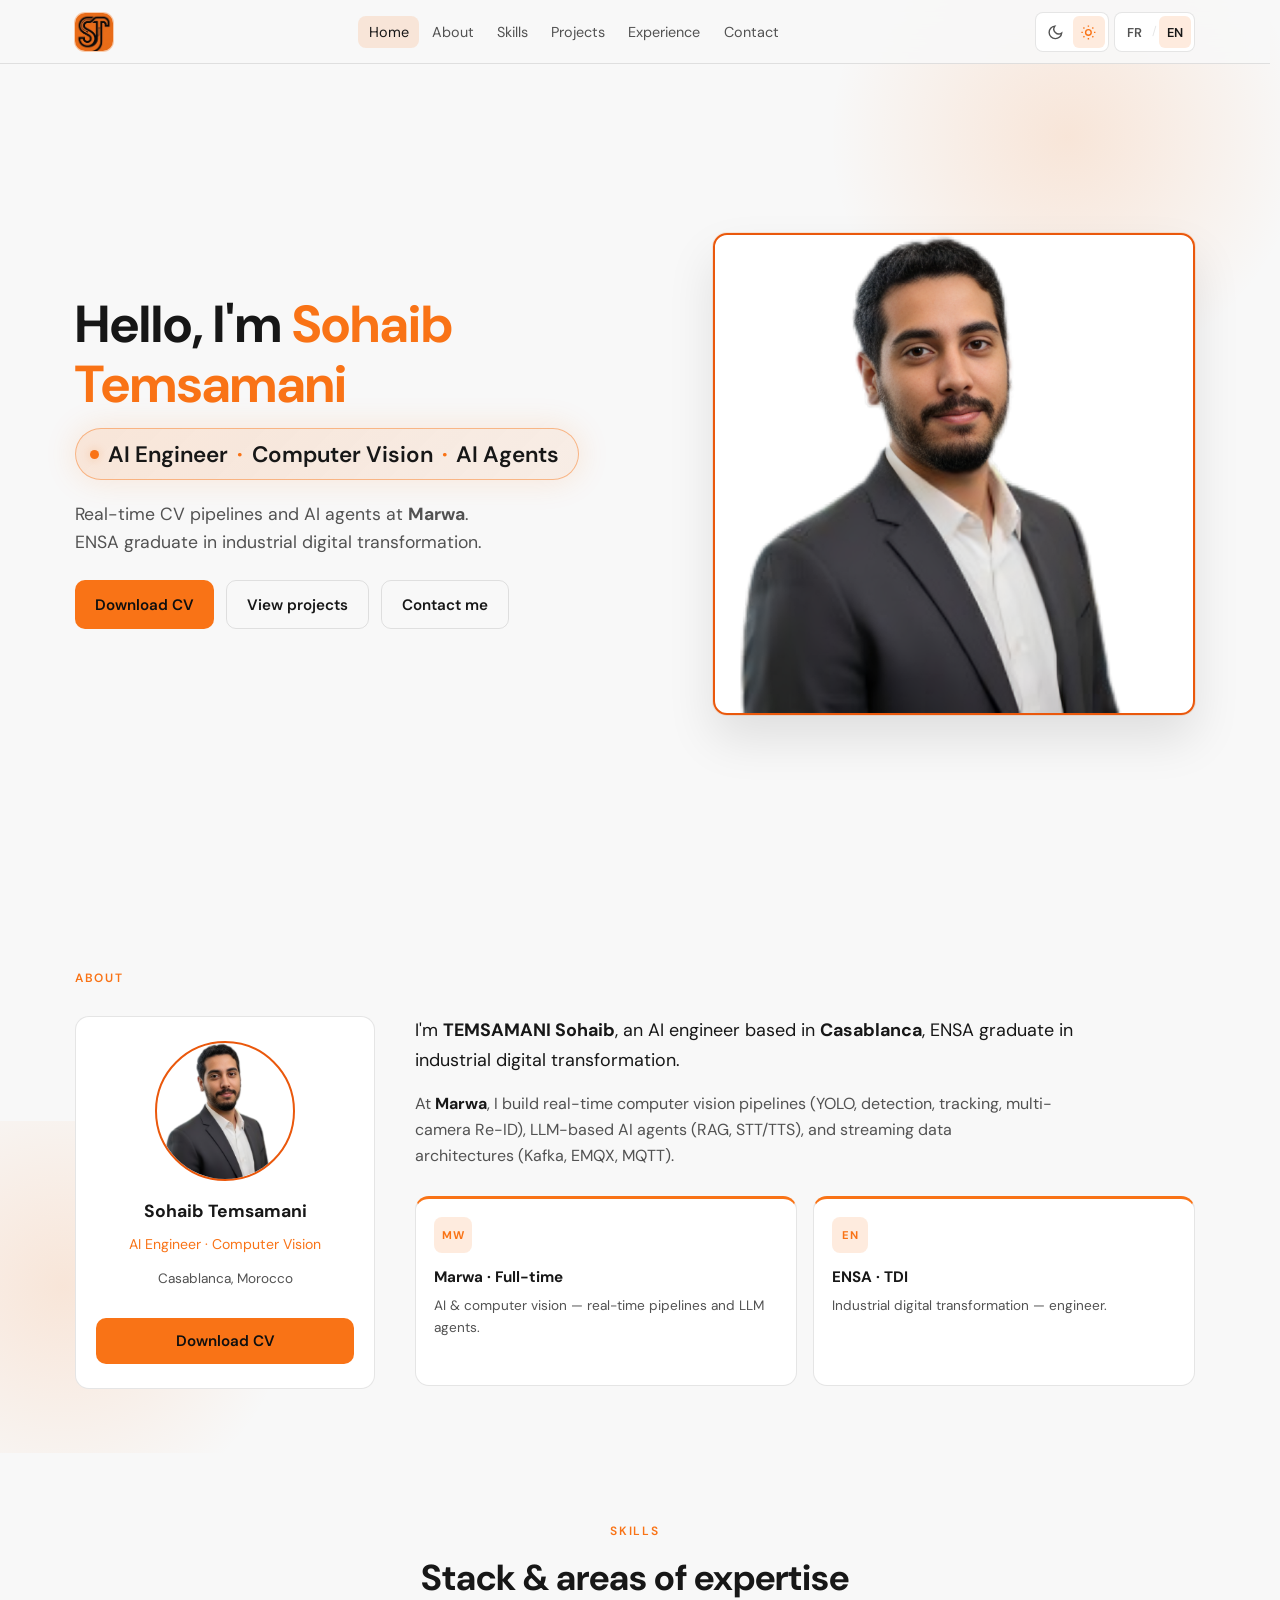
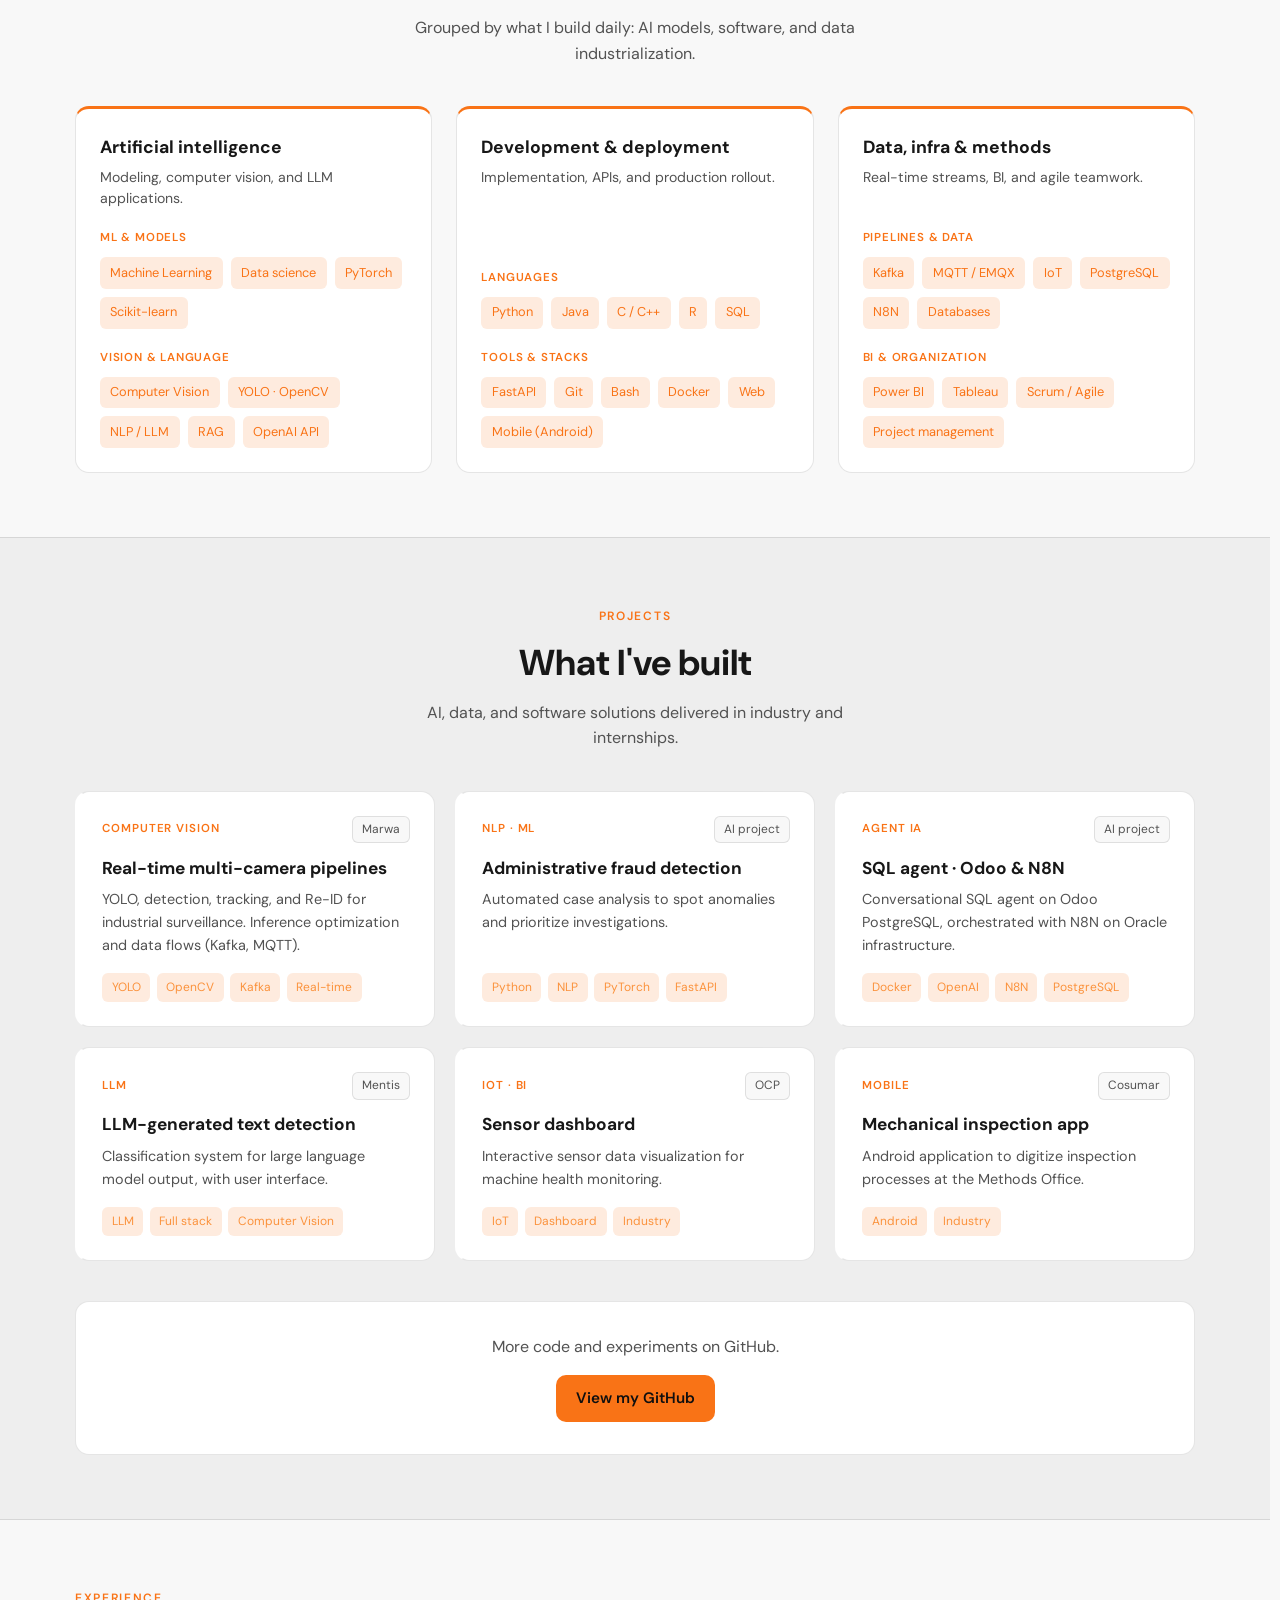
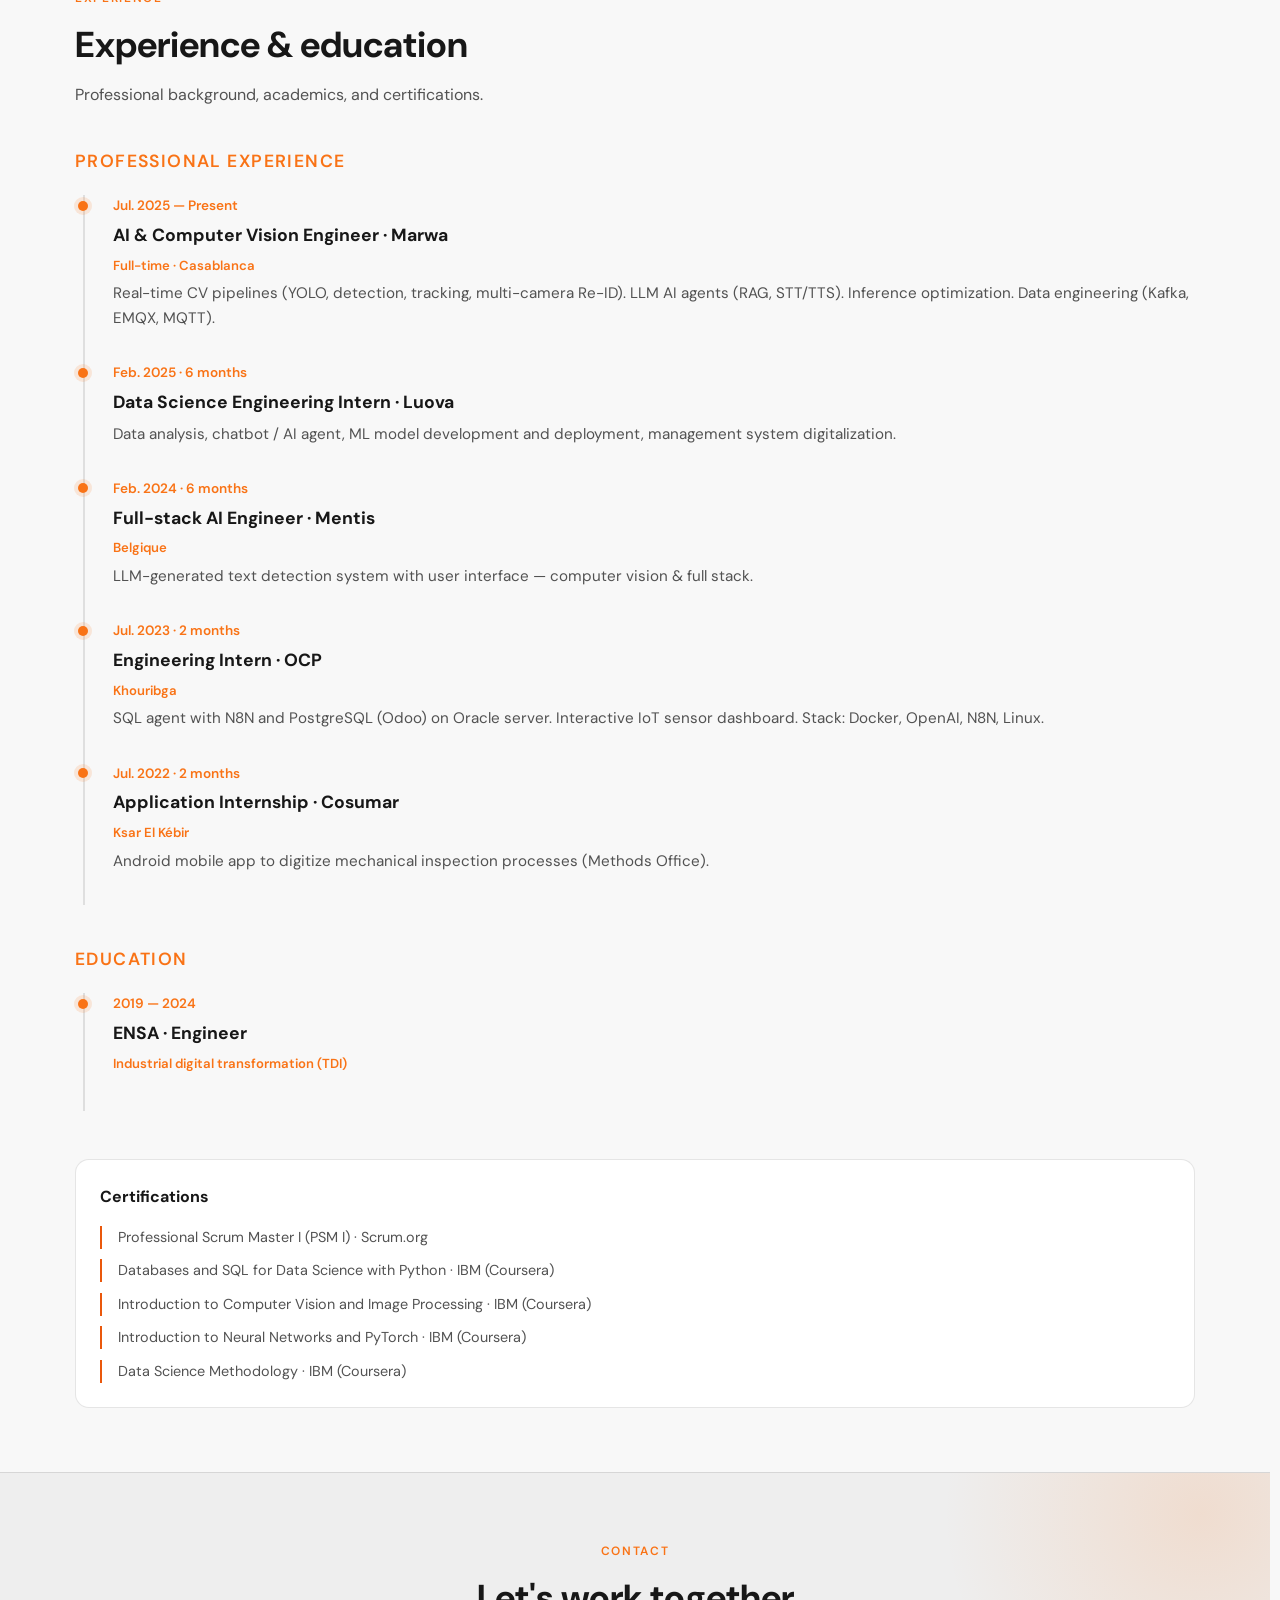
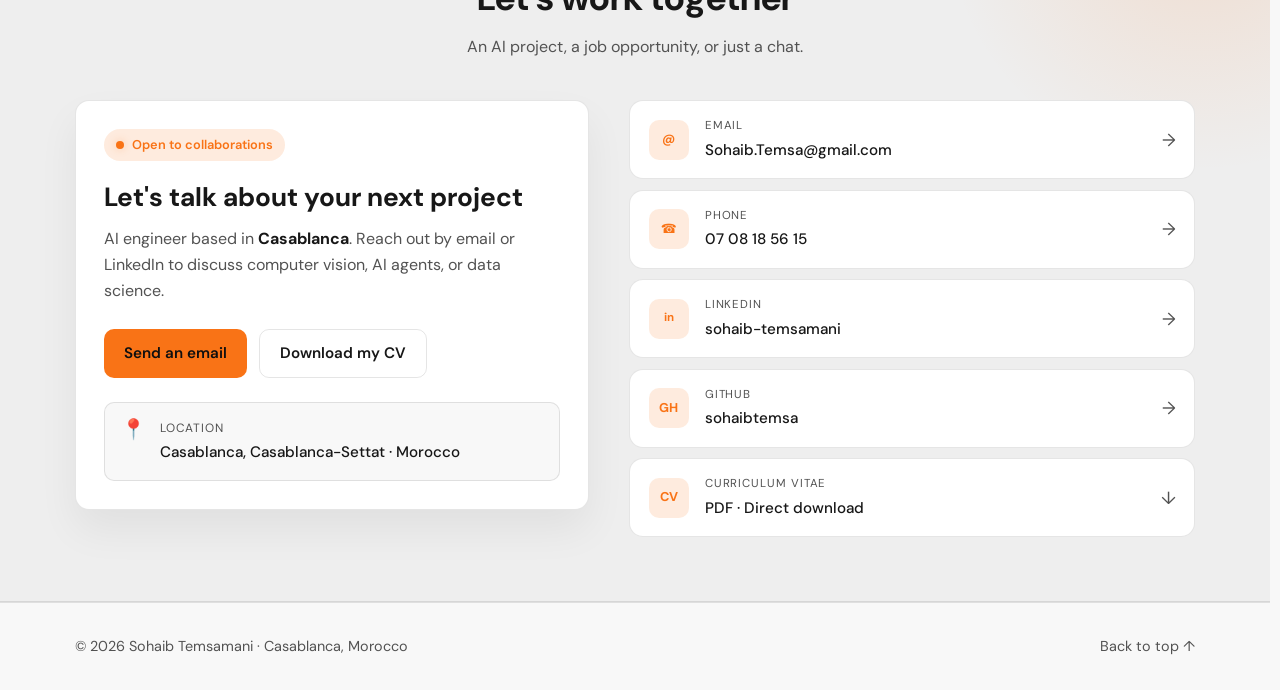
==== commit 876639a6: "add logo" ====
--- a/index.html
+++ b/index.html
@@ -1,498 +1,498 @@
-<!DOCTYPE html>
-<html lang="fr">
-<head>
-  <script>
-    (function () {
-      var k = "portfolio-theme";
-      var t;
-      try { t = localStorage.getItem(k); } catch (e) {}
-      if (t !== "light" && t !== "dark") {
-        t = window.matchMedia && window.matchMedia("(prefers-color-scheme: light)").matches ? "light" : "dark";
-      }
-      document.documentElement.setAttribute("data-theme", t);
-    })();
-  </script>
-  <meta charset="utf-8">
-  <meta name="viewport" content="width=device-width, initial-scale=1">
-  <meta name="description" content="Portfolio de TEMSAMANI Sohaib — Ingénieur IA, Computer Vision. ENSA, expériences Marwa, OCP, Mentis.">
-  <meta name="theme-color" content="#0a0a0a" id="meta-theme-color">
-  <title>Sohaib Temsamani | Ingénieur IA</title>
-  <link rel="icon" href="images/logo.png" type="image/png">
-  <link rel="apple-touch-icon" href="images/logo.png">
-  <link rel="preconnect" href="https://fonts.googleapis.com">
-  <link rel="preconnect" href="https://fonts.gstatic.com" crossorigin>
-  <link href="https://fonts.googleapis.com/css2?family=DM+Sans:ital,opsz,wght@0,9..40,400;0,9..40,500;0,9..40,600;0,9..40,700&display=swap" rel="stylesheet">
-  <link rel="stylesheet" href="css/portfolio.css">
-</head>
-<body>
-  <a class="skip-link" href="#main" data-i18n="skip">Aller au contenu</a>
-
-  <header class="site-header">
-    <nav class="nav container" data-i18n-aria="aria.nav">
-      <a class="logo" href="#home" data-i18n-aria="aria.home">
-        <img src="images/logo.png" alt="ST" width="40" height="40">
-      </a>
-
-      <ul class="nav-links" id="nav-menu">
-        <li><a href="#home" data-i18n="nav.home">Accueil</a></li>
-        <li><a href="#about" data-i18n="nav.about">À propos</a></li>
-        <li><a href="#skills" data-i18n="nav.skills">Compétences</a></li>
-        <li><a href="#projects" data-i18n="nav.projects">Projets</a></li>
-        <li><a href="#parcours" data-i18n="nav.parcours">Parcours</a></li>
-        <li><a href="#contact" data-i18n="nav.contact">Contact</a></li>
-      </ul>
-
-      <div class="nav-controls">
-        <div class="nav-prefs">
-          <div class="theme-switch" role="group" data-i18n-aria="aria.theme">
-            <button type="button" class="theme-btn is-active" data-theme-value="dark" data-i18n-aria="theme.dark" aria-pressed="true">
-              <svg class="theme-icon" viewBox="0 0 24 24" fill="none" stroke="currentColor" stroke-width="2" aria-hidden="true">
-                <path d="M21 12.79A9 9 0 1 1 11.21 3 7 7 0 0 0 21 12.79z"/>
-              </svg>
-            </button>
-            <button type="button" class="theme-btn" data-theme-value="light" data-i18n-aria="theme.light" aria-pressed="false">
-              <svg class="theme-icon" viewBox="0 0 24 24" fill="none" stroke="currentColor" stroke-width="2" aria-hidden="true">
-                <circle cx="12" cy="12" r="4"/>
-                <path d="M12 2v2M12 20v2M4.93 4.93l1.41 1.41M17.66 17.66l1.41 1.41M2 12h2M20 12h2M4.93 19.07l1.41-1.41M17.66 6.34l1.41-1.41"/>
-              </svg>
-            </button>
-          </div>
-          <div class="lang-switch" role="group" data-i18n-aria="aria.lang">
-            <button type="button" class="lang-btn is-active" data-lang="fr" aria-pressed="true">FR</button>
-            <span class="lang-sep" aria-hidden="true">/</span>
-            <button type="button" class="lang-btn" data-lang="en" aria-pressed="false">EN</button>
-          </div>
-        </div>
-        <button class="nav-toggle" type="button" aria-expanded="false" aria-controls="nav-menu">
-          <span class="nav-toggle-bar"></span>
-          <span class="sr-only" data-i18n="aria.menu">Menu</span>
-        </button>
-      </div>
-    </nav>
-  </header>
-
-  <main id="main">
-    <section class="hero container" id="home">
-      <div class="hero-content reveal">
-        <h1 data-i18n-html="hero.title">Bonjour, je suis <span class="accent">Sohaib Temsamani</span></h1>
-        <p class="hero-status">
-          <span class="hero-status-dot" aria-hidden="true"></span>
-          <span data-i18n="hero.status.ai">Ingénieur IA</span>
-          <span class="hero-status-sep" aria-hidden="true">·</span>
-          <span>Computer Vision</span>
-          <span class="hero-status-sep" aria-hidden="true">·</span>
-          <span data-i18n="hero.status.agents">Agents IA</span>
-        </p>
-        <p class="hero-lead" data-i18n-html="hero.lead">
-          Pipelines CV temps réel et agents IA chez <strong>Marwa</strong>.
-          Diplômé ENSA en transformation digitale industrielle.
-        </p>
-        <div class="hero-actions">
-          <a class="btn btn-primary" href="cv/CV_TEMSAMANI_Sohaib.pdf" download data-i18n="hero.cv">Télécharger le CV</a>
-          <a class="btn btn-ghost" href="#projects" data-i18n="hero.projects">Voir les projets</a>
-          <a class="btn btn-ghost" href="#contact" data-i18n="hero.contact">Me contacter</a>
-        </div>
-      </div>
-      <div class="hero-visual reveal" style="--delay: 0.1s">
-        <div class="hero-frame">
-          <img src="images/sohaib.jpg" alt="Portrait de Sohaib Temsamani" data-i18n-alt="hero.imgAlt" width="480" height="480" loading="eager" decoding="async">
-        </div>
-      </div>
-    </section>
-
-    <section class="section about-section" id="about">
-      <div class="container">
-        <span class="section-tag reveal" data-i18n="about.tag">À propos</span>
-
-        <div class="about-layout">
-          <aside class="about-sidebar reveal">
-            <div class="about-profile-card">
-              <img src="images/sohaib.jpg" alt="Sohaib Temsamani" width="140" height="140" loading="lazy" decoding="async">
-              <p class="profile-name">Sohaib Temsamani</p>
-              <p class="profile-role" data-i18n="about.role">Ingénieur IA · Computer Vision</p>
-              <p class="profile-location" data-i18n="hero.location">Casablanca, Maroc</p>
-              <a class="btn btn-primary btn-block profile-cv" href="cv/CV_TEMSAMANI_Sohaib.pdf" download data-i18n="hero.cv">Télécharger le CV</a>
-            </div>
-          </aside>
-
-          <div class="about-content reveal" style="--delay: 0.06s">
-            <p class="about-lead" data-i18n-html="about.lead">
-              Je suis <strong>TEMSAMANI Sohaib</strong>, ingénieur IA basé à
-              <strong>Casablanca</strong>, diplômé ENSA en transformation digitale industrielle.
-            </p>
-            <p data-i18n-html="about.p1">
-              Aujourd'hui chez <strong>Marwa</strong>, je développe des pipelines computer vision temps réel
-              (YOLO, détection, tracking, Re-ID multi-caméras), des agents IA basés sur LLM (RAG, STT/TTS)
-              et des architectures data en flux (Kafka, EMQX, MQTT).
-            </p>
-
-            <div class="about-highlights">
-              <article class="highlight-card reveal" style="--delay: 0.05s">
-                <span class="highlight-icon" aria-hidden="true">MW</span>
-                <h3 data-i18n="about.h.marwa.t">Marwa · CDI</h3>
-                <p data-i18n="about.h.marwa.p">IA &amp; computer vision — pipelines temps réel et agents LLM.</p>
-              </article>
-              <article class="highlight-card reveal" style="--delay: 0.1s">
-                <span class="highlight-icon" aria-hidden="true">EN</span>
-                <h3 data-i18n="about.h.ensa.t">ENSA · TDI</h3>
-                <p data-i18n="about.h.ensa.p">Transformation digitale industrielle — ingénieur.</p>
-              </article>
-            </div>
-
-          </div>
-        </div>
-      </div>
-    </section>
-
-
-
-    <section class="section skills-section" id="skills">
-      <div class="container">
-        <header class="section-head section-head-center reveal">
-          <span class="section-tag" data-i18n="skills.tag">Compétences</span>
-          <h2 data-i18n="skills.h">Stack &amp; domaines d'expertise</h2>
-          <p data-i18n="skills.sub">Regroupées par ce que je conçois au quotidien : modèles IA, logiciel et industrialisation data.</p>
-        </header>
-
-        <div class="skills-categories reveal">
-          <article class="skill-category">
-            <h3 data-i18n="skills.c1.t">Intelligence artificielle</h3>
-            <p class="skill-category-desc" data-i18n="skills.c1.d">Modélisation, vision par ordinateur et applications LLM.</p>
-            <div class="skill-subgroups">
-              <div class="skill-subgroup">
-                <h4 data-i18n="skills.c1.s1">ML &amp; modèles</h4>
-                <ul class="tags">
-                  <li>Machine Learning</li>
-                  <li>Data science</li>
-                  <li>PyTorch</li>
-                  <li>Scikit-learn</li>
-                </ul>
-              </div>
-              <div class="skill-subgroup">
-                <h4 data-i18n="skills.c1.s2">Vision &amp; langage</h4>
-                <ul class="tags">
-                  <li>Computer Vision</li>
-                  <li>YOLO · OpenCV</li>
-                  <li>NLP / LLM</li>
-                  <li>RAG</li>
-                  <li>OpenAI API</li>
-                </ul>
-              </div>
-            </div>
-          </article>
-
-          <article class="skill-category">
-            <h3 data-i18n="skills.c2.t">Développement &amp; déploiement</h3>
-            <p class="skill-category-desc" data-i18n="skills.c2.d">Implémentation, APIs et mise en production.</p>
-            <div class="skill-subgroups">
-              <div class="skill-subgroup">
-                <h4 data-i18n="skills.c2.s1">Langages</h4>
-                <ul class="tags">
-                  <li>Python</li>
-                  <li>Java</li>
-                  <li>C / C++</li>
-                  <li>R</li>
-                  <li>SQL</li>
-                </ul>
-              </div>
-              <div class="skill-subgroup">
-                <h4 data-i18n="skills.c2.s2">Outils &amp; stacks</h4>
-                <ul class="tags">
-                  <li>FastAPI</li>
-                  <li>Git</li>
-                  <li>Bash</li>
-                  <li>Docker</li>
-                  <li>Web</li>
-                  <li>Mobile (Android)</li>
-                </ul>
-              </div>
-            </div>
-          </article>
-
-          <article class="skill-category">
-            <h3 data-i18n="skills.c3.t">Data, infra &amp; méthodes</h3>
-            <p class="skill-category-desc" data-i18n="skills.c3.d">Flux temps réel, BI et travail en équipe agile.</p>
-            <div class="skill-subgroups">
-              <div class="skill-subgroup">
-                <h4 data-i18n="skills.c3.s1">Pipelines &amp; données</h4>
-                <ul class="tags">
-                  <li>Kafka</li>
-                  <li>MQTT / EMQX</li>
-                  <li>IoT</li>
-                  <li>PostgreSQL</li>
-                  <li>N8N</li>
-                  <li data-i18n="skills.tag.db">Bases de données</li>
-                </ul>
-              </div>
-              <div class="skill-subgroup">
-                <h4 data-i18n="skills.c3.s2">BI &amp; organisation</h4>
-                <ul class="tags">
-                  <li>Power BI</li>
-                  <li>Tableau</li>
-                  <li>Scrum / Agile</li>
-                  <li data-i18n="skills.tag.pm">Management de projet</li>
-                </ul>
-              </div>
-            </div>
-          </article>
-        </div>
-      </div>
-    </section>
-
-    <section class="section projects-section" id="projects">
-      <div class="container">
-        <header class="section-head section-head-center reveal">
-          <span class="section-tag" data-i18n="projects.tag">Projets</span>
-          <h2 data-i18n="projects.h">Ce que j'ai construit</h2>
-          <p data-i18n="projects.sub">Solutions IA, data et logiciel livrées en entreprise et en stage.</p>
-        </header>
-
-        <div class="projects-grid">
-          <article class="project-card reveal">
-            <div class="project-card-header">
-              <span class="project-tag">Computer Vision</span>
-              <span class="project-company">Marwa</span>
-            </div>
-            <h3 data-i18n="projects.p1.t">Pipelines temps réel multi-caméras</h3>
-            <p data-i18n="projects.p1.d">YOLO, détection, tracking et Re-ID pour la surveillance industrielle. Optimisation d'inférence et flux data (Kafka, MQTT).</p>
-            <ul class="project-tags">
-              <li>YOLO</li>
-              <li>OpenCV</li>
-              <li>Kafka</li>
-              <li data-i18n="projects.p1.tag">Temps réel</li>
-            </ul>
-          </article>
-
-          <article class="project-card reveal" style="--delay: 0.05s">
-            <div class="project-card-header">
-              <span class="project-tag">NLP · ML</span>
-              <span class="project-company" data-i18n="projects.p2.co">Projet IA</span>
-            </div>
-            <h3 data-i18n="projects.p2.t">Détection de fraude administrative</h3>
-            <p data-i18n="projects.p2.d">Analyse automatique des dossiers pour repérer les anomalies et prioriser les investigations.</p>
-            <ul class="project-tags">
-              <li>Python</li>
-              <li>NLP</li>
-              <li>PyTorch</li>
-              <li>FastAPI</li>
-            </ul>
-          </article>
-
-          <article class="project-card reveal" style="--delay: 0.1s">
-            <div class="project-card-header">
-              <span class="project-tag">Agent IA</span>
-              <span class="project-company" data-i18n="projects.p2.co">Projet IA</span>
-            </div>
-            <h3 data-i18n="projects.p3.t">Agent SQL · Odoo &amp; N8N</h3>
-            <p data-i18n="projects.p3.d">Agent conversationnel SQL sur PostgreSQL Odoo, orchestré avec N8N sur infrastructure Oracle.</p>
-            <ul class="project-tags">
-              <li>Docker</li>
-              <li>OpenAI</li>
-              <li>N8N</li>
-              <li>PostgreSQL</li>
-            </ul>
-          </article>
-
-          <article class="project-card reveal" style="--delay: 0.15s">
-            <div class="project-card-header">
-              <span class="project-tag">LLM</span>
-              <span class="project-company">Mentis</span>
-            </div>
-            <h3 data-i18n="projects.p4.t">Détection de texte généré par LLM</h3>
-            <p data-i18n="projects.p4.d">Système de classification de contenu produit par grand modèle de langage, avec interface utilisateur.</p>
-            <ul class="project-tags">
-              <li>LLM</li>
-              <li>Full stack</li>
-              <li>Computer Vision</li>
-            </ul>
-          </article>
-
-          <article class="project-card reveal" style="--delay: 0.2s">
-            <div class="project-card-header">
-              <span class="project-tag">IoT · BI</span>
-              <span class="project-company">OCP</span>
-            </div>
-            <h3 data-i18n="projects.p5.t">Tableau de bord capteurs</h3>
-            <p data-i18n="projects.p5.d">Visualisation interactive des données capteurs pour le suivi de l'état des machines.</p>
-            <ul class="project-tags">
-              <li>IoT</li>
-              <li>Dashboard</li>
-              <li data-i18n="projects.p5.tag">Industrie</li>
-            </ul>
-          </article>
-
-          <article class="project-card reveal" style="--delay: 0.25s">
-            <div class="project-card-header">
-              <span class="project-tag">Mobile</span>
-              <span class="project-company">Cosumar</span>
-            </div>
-            <h3 data-i18n="projects.p6.t">App inspection mécanique</h3>
-            <p data-i18n="projects.p6.d">Application Android pour digitaliser les processus d'inspection au Bureau Méthode.</p>
-            <ul class="project-tags">
-              <li>Android</li>
-              <li data-i18n="projects.p5.tag">Industrie</li>
-            </ul>
-          </article>
-        </div>
-
-        <div class="projects-cta reveal">
-          <p data-i18n="projects.cta">Plus de code et d'expérimentations sur GitHub.</p>
-          <a class="btn btn-primary" href="https://github.com/sohaibtemsa" target="_blank" rel="noopener" data-i18n="projects.github">Voir mon GitHub</a>
-        </div>
-      </div>
-    </section>
-
-    <section class="section" id="parcours">
-      <div class="container">
-        <header class="section-head reveal">
-          <span class="section-tag" data-i18n="parcours.tag">Parcours</span>
-          <h2 data-i18n="parcours.h">Expérience &amp; formation</h2>
-          <p data-i18n="parcours.sub">Mon parcours professionnel, académique et certifications.</p>
-        </header>
-
-        <h3 class="timeline-heading reveal" data-i18n="parcours.exp">Expérience professionnelle</h3>
-        <ol class="timeline">
-          <li class="timeline-item reveal">
-            <time datetime="2025-07" data-i18n="parcours.e1.time">Juil. 2025 — Aujourd'hui</time>
-            <h3 data-i18n="parcours.e1.title">Ingénieur IA &amp; Computer Vision · Marwa</h3>
-            <p class="timeline-meta" data-i18n="parcours.e1.meta">CDI · Casablanca</p>
-            <p data-i18n="parcours.e1.desc">Pipelines CV temps réel (YOLO, détection, tracking, Re-ID multi-caméras). Agents IA LLM (RAG, STT/TTS). Optimisation d'inférence. Data engineering (Kafka, EMQX, MQTT).</p>
-          </li>
-          <li class="timeline-item reveal" style="--delay: 0.05s">
-            <time datetime="2025-02" data-i18n="parcours.e2.time">Fév. 2025 · 6 mois</time>
-            <h3 data-i18n="parcours.e2.title">Stage ingénieur Data Science · Luova</h3>
-            <p data-i18n="parcours.e2.desc">Analyse de données, chatbot / agent IA, développement et déploiement de modèles ML, digitalisation d'un système de management.</p>
-          </li>
-          <li class="timeline-item reveal" style="--delay: 0.1s">
-            <time datetime="2024-02" data-i18n="parcours.e3.time">Fév. 2024 · 6 mois</time>
-            <h3 data-i18n="parcours.e3.title">Ingénieur IA full stack · Mentis</h3>
-            <p class="timeline-meta">Belgique</p>
-            <p data-i18n="parcours.e3.desc">Système de détection de contenu textuel généré par LLM avec interface utilisateur — computer vision &amp; full stack.</p>
-          </li>
-          <li class="timeline-item reveal" style="--delay: 0.15s">
-            <time datetime="2023-07" data-i18n="parcours.e4.time">Juil. 2023 · 2 mois</time>
-            <h3 data-i18n="parcours.e4.title">Stage ingénieur · OCP</h3>
-            <p class="timeline-meta">Khouribga</p>
-            <p data-i18n="parcours.e4.desc">Agent SQL avec N8N et PostgreSQL (Odoo) sur serveur Oracle. Tableau de bord interactif pour capteurs IoT. Stack : Docker, OpenAI, N8N, Linux.</p>
-          </li>
-          <li class="timeline-item reveal" style="--delay: 0.2s">
-            <time datetime="2022-07" data-i18n="parcours.e5.time">Juil. 2022 · 2 mois</time>
-            <h3 data-i18n="parcours.e5.title">Stage d'application · Cosumar</h3>
-            <p class="timeline-meta">Ksar El Kébir</p>
-            <p data-i18n="parcours.e5.desc">Application mobile Android pour digitaliser les processus d'inspection mécanique (Bureau Méthode).</p>
-          </li>
-        </ol>
-
-        <h3 class="timeline-heading reveal" data-i18n="parcours.edu">Formation</h3>
-        <ol class="timeline timeline-education">
-        <li class="timeline-item reveal">
-          <time datetime="2019/2024">2019 — 2024</time>
-          <h3 data-i18n="parcours.ed1.title">ENSA · Ingénieur</h3>
-          <p class="timeline-meta" data-i18n="parcours.ed1.meta">Transformation digitale industrielle (TDI)</p>
-        </li>
-      </ol>
-
-      <div class="certs reveal" style="--delay: 0.1s">
-        <h3 class="certs-title" data-i18n="parcours.certs">Certifications</h3>
-        <ul class="certs-list">
-          <li>Professional Scrum Master I (PSM I) · Scrum.org</li>
-          <li>Databases and SQL for Data Science with Python · IBM (Coursera)</li>
-          <li>Introduction to Computer Vision and Image Processing · IBM (Coursera)</li>
-          <li>Introduction to Neural Networks and PyTorch · IBM (Coursera)</li>
-          <li>Data Science Methodology · IBM (Coursera)</li>
-        </ul>
-      </div>
-      </div>
-    </section>
-
-    <section class="section contact-section" id="contact">
-      <div class="container">
-        <header class="section-head section-head-center reveal">
-          <span class="section-tag" data-i18n="contact.tag">Contact</span>
-          <h2 data-i18n="contact.h">Travaillons ensemble</h2>
-          <p data-i18n="contact.sub">Un projet IA, une opportunité professionnelle ou un simple échange.</p>
-        </header>
-
-        <div class="contact-layout">
-          <div class="contact-intro reveal">
-            <span class="contact-status">
-              <span class="status-dot" aria-hidden="true"></span>
-              <span data-i18n="contact.status">Ouvert aux collaborations</span>
-            </span>
-            <h3 class="contact-intro-title" data-i18n="contact.intro.t">Parlons de votre prochain projet</h3>
-            <p class="contact-intro-text" data-i18n-html="contact.intro.p">
-              Ingénieur IA basé à <strong>Casablanca</strong>. Contactez-moi par email ou LinkedIn
-              pour discuter de computer vision, agents IA ou data science.
-            </p>
-            <div class="contact-cta">
-              <a class="btn btn-primary" href="mailto:Sohaib.Temsa@gmail.com?subject=Contact%20portfolio%20—%20Sohaib%20Temsamani" data-i18n-mail data-i18n="contact.email">Envoyer un email</a>
-              <a class="btn btn-ghost" href="cv/CV_TEMSAMANI_Sohaib.pdf" download data-i18n="contact.cv">Télécharger mon CV</a>
-            </div>
-            <div class="contact-location-card">
-              <span class="contact-location-icon" aria-hidden="true">📍</span>
-              <div>
-                <p class="contact-location-label" data-i18n="contact.loc.label">Localisation</p>
-                <p class="contact-location-value" data-i18n="contact.loc.value">Casablanca, Casablanca-Settat · Maroc</p>
-              </div>
-            </div>
-          </div>
-
-          <div class="contact-methods reveal" style="--delay: 0.08s">
-            <a class="contact-method" href="mailto:Sohaib.Temsa@gmail.com">
-              <span class="contact-method-icon" aria-hidden="true">@</span>
-              <span class="contact-method-body">
-                <span class="contact-method-label">Email</span>
-                <span class="contact-method-value">Sohaib.Temsa@gmail.com</span>
-              </span>
-              <span class="contact-method-arrow" aria-hidden="true">→</span>
-            </a>
-            <a class="contact-method" href="tel:+212708185615">
-              <span class="contact-method-icon" aria-hidden="true">☎</span>
-              <span class="contact-method-body">
-                <span class="contact-method-label" data-i18n="contact.phone">Téléphone</span>
-                <span class="contact-method-value">07 08 18 56 15</span>
-              </span>
-              <span class="contact-method-arrow" aria-hidden="true">→</span>
-            </a>
-            <a class="contact-method" href="https://www.linkedin.com/in/sohaib-temsamani/" target="_blank" rel="noopener">
-              <span class="contact-method-icon contact-method-icon-in" aria-hidden="true">in</span>
-              <span class="contact-method-body">
-                <span class="contact-method-label">LinkedIn</span>
-                <span class="contact-method-value">sohaib-temsamani</span>
-              </span>
-              <span class="contact-method-arrow" aria-hidden="true">→</span>
-            </a>
-            <a class="contact-method" href="https://github.com/sohaibtemsa" target="_blank" rel="noopener">
-              <span class="contact-method-icon" aria-hidden="true">GH</span>
-              <span class="contact-method-body">
-                <span class="contact-method-label">GitHub</span>
-                <span class="contact-method-value">sohaibtemsa</span>
-              </span>
-              <span class="contact-method-arrow" aria-hidden="true">→</span>
-            </a>
-            <a class="contact-method" href="cv/CV_TEMSAMANI_Sohaib.pdf" download>
-              <span class="contact-method-icon" aria-hidden="true">CV</span>
-              <span class="contact-method-body">
-                <span class="contact-method-label" data-i18n="contact.cv.label">Curriculum vitae</span>
-                <span class="contact-method-value" data-i18n="contact.cv.value">PDF · Téléchargement direct</span>
-              </span>
-              <span class="contact-method-arrow" aria-hidden="true">↓</span>
-            </a>
-          </div>
-        </div>
-      </div>
-    </section>
-  </main>
-
-  <footer class="site-footer">
-    <div class="container footer-inner">
-      <p data-i18n-html="footer.copy">© <span id="year"></span> Sohaib Temsamani · Casablanca, Maroc</p>
-      <a href="#home" class="back-top" data-i18n="footer.top">Haut de page ↑</a>
-    </div>
-  </footer>
-
-  <script src="js/theme.js" defer></script>
-  <script src="js/i18n.js" defer></script>
-  <script src="js/portfolio.js" defer></script>
-</body>
-</html>
+<!DOCTYPE html>
+<html lang="fr">
+<head>
+  <script>
+    (function () {
+      var k = "portfolio-theme";
+      var t;
+      try { t = localStorage.getItem(k); } catch (e) {}
+      if (t !== "light" && t !== "dark") {
+        t = window.matchMedia && window.matchMedia("(prefers-color-scheme: light)").matches ? "light" : "dark";
+      }
+      document.documentElement.setAttribute("data-theme", t);
+    })();
+  </script>
+  <meta charset="utf-8">
+  <meta name="viewport" content="width=device-width, initial-scale=1">
+  <meta name="description" content="Portfolio de TEMSAMANI Sohaib — Ingénieur IA, Computer Vision. ENSA, expériences Marwa, OCP, Mentis.">
+  <meta name="theme-color" content="#0a0a0a" id="meta-theme-color">
+  <title>Sohaib Temsamani | Ingénieur IA</title>
+  <link rel="icon" href="images/logo.png" type="image/png">
+  <link rel="apple-touch-icon" href="images/logo.png">
+  <link rel="preconnect" href="https://fonts.googleapis.com">
+  <link rel="preconnect" href="https://fonts.gstatic.com" crossorigin>
+  <link href="https://fonts.googleapis.com/css2?family=DM+Sans:ital,opsz,wght@0,9..40,400;0,9..40,500;0,9..40,600;0,9..40,700&display=swap" rel="stylesheet">
+  <link rel="stylesheet" href="css/portfolio.css">
+</head>
+<body>
+  <a class="skip-link" href="#main" data-i18n="skip">Aller au contenu</a>
+
+  <header class="site-header">
+    <nav class="nav container" data-i18n-aria="aria.nav">
+      <a class="logo" href="#home" data-i18n-aria="aria.home">
+        <img src="images/logo.png" alt="ST" width="40" height="40" decoding="async">
+      </a>
+
+      <ul class="nav-links" id="nav-menu">
+        <li><a href="#home" data-i18n="nav.home">Accueil</a></li>
+        <li><a href="#about" data-i18n="nav.about">À propos</a></li>
+        <li><a href="#skills" data-i18n="nav.skills">Compétences</a></li>
+        <li><a href="#projects" data-i18n="nav.projects">Projets</a></li>
+        <li><a href="#parcours" data-i18n="nav.parcours">Parcours</a></li>
+        <li><a href="#contact" data-i18n="nav.contact">Contact</a></li>
+      </ul>
+
+      <div class="nav-controls">
+        <div class="nav-prefs">
+          <div class="theme-switch" role="group" data-i18n-aria="aria.theme">
+            <button type="button" class="theme-btn is-active" data-theme-value="dark" data-i18n-aria="theme.dark" aria-pressed="true">
+              <svg class="theme-icon" viewBox="0 0 24 24" fill="none" stroke="currentColor" stroke-width="2" aria-hidden="true">
+                <path d="M21 12.79A9 9 0 1 1 11.21 3 7 7 0 0 0 21 12.79z"/>
+              </svg>
+            </button>
+            <button type="button" class="theme-btn" data-theme-value="light" data-i18n-aria="theme.light" aria-pressed="false">
+              <svg class="theme-icon" viewBox="0 0 24 24" fill="none" stroke="currentColor" stroke-width="2" aria-hidden="true">
+                <circle cx="12" cy="12" r="4"/>
+                <path d="M12 2v2M12 20v2M4.93 4.93l1.41 1.41M17.66 17.66l1.41 1.41M2 12h2M20 12h2M4.93 19.07l1.41-1.41M17.66 6.34l1.41-1.41"/>
+              </svg>
+            </button>
+          </div>
+          <div class="lang-switch" role="group" data-i18n-aria="aria.lang">
+            <button type="button" class="lang-btn is-active" data-lang="fr" aria-pressed="true">FR</button>
+            <span class="lang-sep" aria-hidden="true">/</span>
+            <button type="button" class="lang-btn" data-lang="en" aria-pressed="false">EN</button>
+          </div>
+        </div>
+        <button class="nav-toggle" type="button" aria-expanded="false" aria-controls="nav-menu">
+          <span class="nav-toggle-bar"></span>
+          <span class="sr-only" data-i18n="aria.menu">Menu</span>
+        </button>
+      </div>
+    </nav>
+  </header>
+
+  <main id="main">
+    <section class="hero container" id="home">
+      <div class="hero-content reveal">
+        <h1 data-i18n-html="hero.title">Bonjour, je suis <span class="accent">Sohaib Temsamani</span></h1>
+        <p class="hero-status">
+          <span class="hero-status-dot" aria-hidden="true"></span>
+          <span data-i18n="hero.status.ai">Ingénieur IA</span>
+          <span class="hero-status-sep" aria-hidden="true">·</span>
+          <span>Computer Vision</span>
+          <span class="hero-status-sep" aria-hidden="true">·</span>
+          <span data-i18n="hero.status.agents">Agents IA</span>
+        </p>
+        <p class="hero-lead" data-i18n-html="hero.lead">
+          Pipelines CV temps réel et agents IA chez <strong>Marwa</strong>.
+          Diplômé ENSA en transformation digitale industrielle.
+        </p>
+        <div class="hero-actions">
+          <a class="btn btn-primary" href="cv/CV_TEMSAMANI_Sohaib.pdf" download data-i18n="hero.cv">Télécharger le CV</a>
+          <a class="btn btn-ghost" href="#projects" data-i18n="hero.projects">Voir les projets</a>
+          <a class="btn btn-ghost" href="#contact" data-i18n="hero.contact">Me contacter</a>
+        </div>
+      </div>
+      <div class="hero-visual reveal" style="--delay: 0.1s">
+        <div class="hero-frame">
+          <img src="images/sohaib.jpg" alt="Portrait de Sohaib Temsamani" data-i18n-alt="hero.imgAlt" width="480" height="480" loading="eager" decoding="async">
+        </div>
+      </div>
+    </section>
+
+    <section class="section about-section" id="about">
+      <div class="container">
+        <span class="section-tag reveal" data-i18n="about.tag">À propos</span>
+
+        <div class="about-layout">
+          <aside class="about-sidebar reveal">
+            <div class="about-profile-card">
+              <img src="images/sohaib.jpg" alt="Sohaib Temsamani" width="140" height="140" loading="lazy" decoding="async">
+              <p class="profile-name">Sohaib Temsamani</p>
+              <p class="profile-role" data-i18n="about.role">Ingénieur IA · Computer Vision</p>
+              <p class="profile-location" data-i18n="hero.location">Casablanca, Maroc</p>
+              <a class="btn btn-primary btn-block profile-cv" href="cv/CV_TEMSAMANI_Sohaib.pdf" download data-i18n="hero.cv">Télécharger le CV</a>
+            </div>
+          </aside>
+
+          <div class="about-content reveal" style="--delay: 0.06s">
+            <p class="about-lead" data-i18n-html="about.lead">
+              Je suis <strong>TEMSAMANI Sohaib</strong>, ingénieur IA basé à
+              <strong>Casablanca</strong>, diplômé ENSA en transformation digitale industrielle.
+            </p>
+            <p data-i18n-html="about.p1">
+              Aujourd'hui chez <strong>Marwa</strong>, je développe des pipelines computer vision temps réel
+              (YOLO, détection, tracking, Re-ID multi-caméras), des agents IA basés sur LLM (RAG, STT/TTS)
+              et des architectures data en flux (Kafka, EMQX, MQTT).
+            </p>
+
+            <div class="about-highlights">
+              <article class="highlight-card reveal" style="--delay: 0.05s">
+                <span class="highlight-icon" aria-hidden="true">MW</span>
+                <h3 data-i18n="about.h.marwa.t">Marwa · CDI</h3>
+                <p data-i18n="about.h.marwa.p">IA &amp; computer vision — pipelines temps réel et agents LLM.</p>
+              </article>
+              <article class="highlight-card reveal" style="--delay: 0.1s">
+                <span class="highlight-icon" aria-hidden="true">EN</span>
+                <h3 data-i18n="about.h.ensa.t">ENSA · TDI</h3>
+                <p data-i18n="about.h.ensa.p">Transformation digitale industrielle — ingénieur.</p>
+              </article>
+            </div>
+
+          </div>
+        </div>
+      </div>
+    </section>
+
+
+
+    <section class="section skills-section" id="skills">
+      <div class="container">
+        <header class="section-head section-head-center reveal">
+          <span class="section-tag" data-i18n="skills.tag">Compétences</span>
+          <h2 data-i18n="skills.h">Stack &amp; domaines d'expertise</h2>
+          <p data-i18n="skills.sub">Regroupées par ce que je conçois au quotidien : modèles IA, logiciel et industrialisation data.</p>
+        </header>
+
+        <div class="skills-categories reveal">
+          <article class="skill-category">
+            <h3 data-i18n="skills.c1.t">Intelligence artificielle</h3>
+            <p class="skill-category-desc" data-i18n="skills.c1.d">Modélisation, vision par ordinateur et applications LLM.</p>
+            <div class="skill-subgroups">
+              <div class="skill-subgroup">
+                <h4 data-i18n="skills.c1.s1">ML &amp; modèles</h4>
+                <ul class="tags">
+                  <li>Machine Learning</li>
+                  <li>Data science</li>
+                  <li>PyTorch</li>
+                  <li>Scikit-learn</li>
+                </ul>
+              </div>
+              <div class="skill-subgroup">
+                <h4 data-i18n="skills.c1.s2">Vision &amp; langage</h4>
+                <ul class="tags">
+                  <li>Computer Vision</li>
+                  <li>YOLO · OpenCV</li>
+                  <li>NLP / LLM</li>
+                  <li>RAG</li>
+                  <li>OpenAI API</li>
+                </ul>
+              </div>
+            </div>
+          </article>
+
+          <article class="skill-category">
+            <h3 data-i18n="skills.c2.t">Développement &amp; déploiement</h3>
+            <p class="skill-category-desc" data-i18n="skills.c2.d">Implémentation, APIs et mise en production.</p>
+            <div class="skill-subgroups">
+              <div class="skill-subgroup">
+                <h4 data-i18n="skills.c2.s1">Langages</h4>
+                <ul class="tags">
+                  <li>Python</li>
+                  <li>Java</li>
+                  <li>C / C++</li>
+                  <li>R</li>
+                  <li>SQL</li>
+                </ul>
+              </div>
+              <div class="skill-subgroup">
+                <h4 data-i18n="skills.c2.s2">Outils &amp; stacks</h4>
+                <ul class="tags">
+                  <li>FastAPI</li>
+                  <li>Git</li>
+                  <li>Bash</li>
+                  <li>Docker</li>
+                  <li>Web</li>
+                  <li>Mobile (Android)</li>
+                </ul>
+              </div>
+            </div>
+          </article>
+
+          <article class="skill-category">
+            <h3 data-i18n="skills.c3.t">Data, infra &amp; méthodes</h3>
+            <p class="skill-category-desc" data-i18n="skills.c3.d">Flux temps réel, BI et travail en équipe agile.</p>
+            <div class="skill-subgroups">
+              <div class="skill-subgroup">
+                <h4 data-i18n="skills.c3.s1">Pipelines &amp; données</h4>
+                <ul class="tags">
+                  <li>Kafka</li>
+                  <li>MQTT / EMQX</li>
+                  <li>IoT</li>
+                  <li>PostgreSQL</li>
+                  <li>N8N</li>
+                  <li data-i18n="skills.tag.db">Bases de données</li>
+                </ul>
+              </div>
+              <div class="skill-subgroup">
+                <h4 data-i18n="skills.c3.s2">BI &amp; organisation</h4>
+                <ul class="tags">
+                  <li>Power BI</li>
+                  <li>Tableau</li>
+                  <li>Scrum / Agile</li>
+                  <li data-i18n="skills.tag.pm">Management de projet</li>
+                </ul>
+              </div>
+            </div>
+          </article>
+        </div>
+      </div>
+    </section>
+
+    <section class="section projects-section" id="projects">
+      <div class="container">
+        <header class="section-head section-head-center reveal">
+          <span class="section-tag" data-i18n="projects.tag">Projets</span>
+          <h2 data-i18n="projects.h">Ce que j'ai construit</h2>
+          <p data-i18n="projects.sub">Solutions IA, data et logiciel livrées en entreprise et en stage.</p>
+        </header>
+
+        <div class="projects-grid">
+          <article class="project-card reveal">
+            <div class="project-card-header">
+              <span class="project-tag">Computer Vision</span>
+              <span class="project-company">Marwa</span>
+            </div>
+            <h3 data-i18n="projects.p1.t">Pipelines temps réel multi-caméras</h3>
+            <p data-i18n="projects.p1.d">YOLO, détection, tracking et Re-ID pour la surveillance industrielle. Optimisation d'inférence et flux data (Kafka, MQTT).</p>
+            <ul class="project-tags">
+              <li>YOLO</li>
+              <li>OpenCV</li>
+              <li>Kafka</li>
+              <li data-i18n="projects.p1.tag">Temps réel</li>
+            </ul>
+          </article>
+
+          <article class="project-card reveal" style="--delay: 0.05s">
+            <div class="project-card-header">
+              <span class="project-tag">NLP · ML</span>
+              <span class="project-company" data-i18n="projects.p2.co">Projet IA</span>
+            </div>
+            <h3 data-i18n="projects.p2.t">Détection de fraude administrative</h3>
+            <p data-i18n="projects.p2.d">Analyse automatique des dossiers pour repérer les anomalies et prioriser les investigations.</p>
+            <ul class="project-tags">
+              <li>Python</li>
+              <li>NLP</li>
+              <li>PyTorch</li>
+              <li>FastAPI</li>
+            </ul>
+          </article>
+
+          <article class="project-card reveal" style="--delay: 0.1s">
+            <div class="project-card-header">
+              <span class="project-tag">Agent IA</span>
+              <span class="project-company" data-i18n="projects.p2.co">Projet IA</span>
+            </div>
+            <h3 data-i18n="projects.p3.t">Agent SQL · Odoo &amp; N8N</h3>
+            <p data-i18n="projects.p3.d">Agent conversationnel SQL sur PostgreSQL Odoo, orchestré avec N8N sur infrastructure Oracle.</p>
+            <ul class="project-tags">
+              <li>Docker</li>
+              <li>OpenAI</li>
+              <li>N8N</li>
+              <li>PostgreSQL</li>
+            </ul>
+          </article>
+
+          <article class="project-card reveal" style="--delay: 0.15s">
+            <div class="project-card-header">
+              <span class="project-tag">LLM</span>
+              <span class="project-company">Mentis</span>
+            </div>
+            <h3 data-i18n="projects.p4.t">Détection de texte généré par LLM</h3>
+            <p data-i18n="projects.p4.d">Système de classification de contenu produit par grand modèle de langage, avec interface utilisateur.</p>
+            <ul class="project-tags">
+              <li>LLM</li>
+              <li>Full stack</li>
+              <li>Computer Vision</li>
+            </ul>
+          </article>
+
+          <article class="project-card reveal" style="--delay: 0.2s">
+            <div class="project-card-header">
+              <span class="project-tag">IoT · BI</span>
+              <span class="project-company">OCP</span>
+            </div>
+            <h3 data-i18n="projects.p5.t">Tableau de bord capteurs</h3>
+            <p data-i18n="projects.p5.d">Visualisation interactive des données capteurs pour le suivi de l'état des machines.</p>
+            <ul class="project-tags">
+              <li>IoT</li>
+              <li>Dashboard</li>
+              <li data-i18n="projects.p5.tag">Industrie</li>
+            </ul>
+          </article>
+
+          <article class="project-card reveal" style="--delay: 0.25s">
+            <div class="project-card-header">
+              <span class="project-tag">Mobile</span>
+              <span class="project-company">Cosumar</span>
+            </div>
+            <h3 data-i18n="projects.p6.t">App inspection mécanique</h3>
+            <p data-i18n="projects.p6.d">Application Android pour digitaliser les processus d'inspection au Bureau Méthode.</p>
+            <ul class="project-tags">
+              <li>Android</li>
+              <li data-i18n="projects.p5.tag">Industrie</li>
+            </ul>
+          </article>
+        </div>
+
+        <div class="projects-cta reveal">
+          <p data-i18n="projects.cta">Plus de code et d'expérimentations sur GitHub.</p>
+          <a class="btn btn-primary" href="https://github.com/sohaibtemsa" target="_blank" rel="noopener" data-i18n="projects.github">Voir mon GitHub</a>
+        </div>
+      </div>
+    </section>
+
+    <section class="section" id="parcours">
+      <div class="container">
+        <header class="section-head reveal">
+          <span class="section-tag" data-i18n="parcours.tag">Parcours</span>
+          <h2 data-i18n="parcours.h">Expérience &amp; formation</h2>
+          <p data-i18n="parcours.sub">Mon parcours professionnel, académique et certifications.</p>
+        </header>
+
+        <h3 class="timeline-heading reveal" data-i18n="parcours.exp">Expérience professionnelle</h3>
+        <ol class="timeline">
+          <li class="timeline-item reveal">
+            <time datetime="2025-07" data-i18n="parcours.e1.time">Juil. 2025 — Aujourd'hui</time>
+            <h3 data-i18n="parcours.e1.title">Ingénieur IA &amp; Computer Vision · Marwa</h3>
+            <p class="timeline-meta" data-i18n="parcours.e1.meta">CDI · Casablanca</p>
+            <p data-i18n="parcours.e1.desc">Pipelines CV temps réel (YOLO, détection, tracking, Re-ID multi-caméras). Agents IA LLM (RAG, STT/TTS). Optimisation d'inférence. Data engineering (Kafka, EMQX, MQTT).</p>
+          </li>
+          <li class="timeline-item reveal" style="--delay: 0.05s">
+            <time datetime="2025-02" data-i18n="parcours.e2.time">Fév. 2025 · 6 mois</time>
+            <h3 data-i18n="parcours.e2.title">Stage ingénieur Data Science · Luova</h3>
+            <p data-i18n="parcours.e2.desc">Analyse de données, chatbot / agent IA, développement et déploiement de modèles ML, digitalisation d'un système de management.</p>
+          </li>
+          <li class="timeline-item reveal" style="--delay: 0.1s">
+            <time datetime="2024-02" data-i18n="parcours.e3.time">Fév. 2024 · 6 mois</time>
+            <h3 data-i18n="parcours.e3.title">Ingénieur IA full stack · Mentis</h3>
+            <p class="timeline-meta">Belgique</p>
+            <p data-i18n="parcours.e3.desc">Système de détection de contenu textuel généré par LLM avec interface utilisateur — computer vision &amp; full stack.</p>
+          </li>
+          <li class="timeline-item reveal" style="--delay: 0.15s">
+            <time datetime="2023-07" data-i18n="parcours.e4.time">Juil. 2023 · 2 mois</time>
+            <h3 data-i18n="parcours.e4.title">Stage ingénieur · OCP</h3>
+            <p class="timeline-meta">Khouribga</p>
+            <p data-i18n="parcours.e4.desc">Agent SQL avec N8N et PostgreSQL (Odoo) sur serveur Oracle. Tableau de bord interactif pour capteurs IoT. Stack : Docker, OpenAI, N8N, Linux.</p>
+          </li>
+          <li class="timeline-item reveal" style="--delay: 0.2s">
+            <time datetime="2022-07" data-i18n="parcours.e5.time">Juil. 2022 · 2 mois</time>
+            <h3 data-i18n="parcours.e5.title">Stage d'application · Cosumar</h3>
+            <p class="timeline-meta">Ksar El Kébir</p>
+            <p data-i18n="parcours.e5.desc">Application mobile Android pour digitaliser les processus d'inspection mécanique (Bureau Méthode).</p>
+          </li>
+        </ol>
+
+        <h3 class="timeline-heading reveal" data-i18n="parcours.edu">Formation</h3>
+        <ol class="timeline timeline-education">
+        <li class="timeline-item reveal">
+          <time datetime="2019/2024">2019 — 2024</time>
+          <h3 data-i18n="parcours.ed1.title">ENSA · Ingénieur</h3>
+          <p class="timeline-meta" data-i18n="parcours.ed1.meta">Transformation digitale industrielle (TDI)</p>
+        </li>
+      </ol>
+
+      <div class="certs reveal" style="--delay: 0.1s">
+        <h3 class="certs-title" data-i18n="parcours.certs">Certifications</h3>
+        <ul class="certs-list">
+          <li>Professional Scrum Master I (PSM I) · Scrum.org</li>
+          <li>Databases and SQL for Data Science with Python · IBM (Coursera)</li>
+          <li>Introduction to Computer Vision and Image Processing · IBM (Coursera)</li>
+          <li>Introduction to Neural Networks and PyTorch · IBM (Coursera)</li>
+          <li>Data Science Methodology · IBM (Coursera)</li>
+        </ul>
+      </div>
+      </div>
+    </section>
+
+    <section class="section contact-section" id="contact">
+      <div class="container">
+        <header class="section-head section-head-center reveal">
+          <span class="section-tag" data-i18n="contact.tag">Contact</span>
+          <h2 data-i18n="contact.h">Travaillons ensemble</h2>
+          <p data-i18n="contact.sub">Un projet IA, une opportunité professionnelle ou un simple échange.</p>
+        </header>
+
+        <div class="contact-layout">
+          <div class="contact-intro reveal">
+            <span class="contact-status">
+              <span class="status-dot" aria-hidden="true"></span>
+              <span data-i18n="contact.status">Ouvert aux collaborations</span>
+            </span>
+            <h3 class="contact-intro-title" data-i18n="contact.intro.t">Parlons de votre prochain projet</h3>
+            <p class="contact-intro-text" data-i18n-html="contact.intro.p">
+              Ingénieur IA basé à <strong>Casablanca</strong>. Contactez-moi par email ou LinkedIn
+              pour discuter de computer vision, agents IA ou data science.
+            </p>
+            <div class="contact-cta">
+              <a class="btn btn-primary" href="mailto:Sohaib.Temsa@gmail.com?subject=Contact%20portfolio%20—%20Sohaib%20Temsamani" data-i18n-mail data-i18n="contact.email">Envoyer un email</a>
+              <a class="btn btn-ghost" href="cv/CV_TEMSAMANI_Sohaib.pdf" download data-i18n="contact.cv">Télécharger mon CV</a>
+            </div>
+            <div class="contact-location-card">
+              <span class="contact-location-icon" aria-hidden="true">📍</span>
+              <div>
+                <p class="contact-location-label" data-i18n="contact.loc.label">Localisation</p>
+                <p class="contact-location-value" data-i18n="contact.loc.value">Casablanca, Casablanca-Settat · Maroc</p>
+              </div>
+            </div>
+          </div>
+
+          <div class="contact-methods reveal" style="--delay: 0.08s">
+            <a class="contact-method" href="mailto:Sohaib.Temsa@gmail.com">
+              <span class="contact-method-icon" aria-hidden="true">@</span>
+              <span class="contact-method-body">
+                <span class="contact-method-label">Email</span>
+                <span class="contact-method-value">Sohaib.Temsa@gmail.com</span>
+              </span>
+              <span class="contact-method-arrow" aria-hidden="true">→</span>
+            </a>
+            <a class="contact-method" href="tel:+212708185615">
+              <span class="contact-method-icon" aria-hidden="true">☎</span>
+              <span class="contact-method-body">
+                <span class="contact-method-label" data-i18n="contact.phone">Téléphone</span>
+                <span class="contact-method-value">07 08 18 56 15</span>
+              </span>
+              <span class="contact-method-arrow" aria-hidden="true">→</span>
+            </a>
+            <a class="contact-method" href="https://www.linkedin.com/in/sohaib-temsamani/" target="_blank" rel="noopener">
+              <span class="contact-method-icon contact-method-icon-in" aria-hidden="true">in</span>
+              <span class="contact-method-body">
+                <span class="contact-method-label">LinkedIn</span>
+                <span class="contact-method-value">sohaib-temsamani</span>
+              </span>
+              <span class="contact-method-arrow" aria-hidden="true">→</span>
+            </a>
+            <a class="contact-method" href="https://github.com/sohaibtemsa" target="_blank" rel="noopener">
+              <span class="contact-method-icon" aria-hidden="true">GH</span>
+              <span class="contact-method-body">
+                <span class="contact-method-label">GitHub</span>
+                <span class="contact-method-value">sohaibtemsa</span>
+              </span>
+              <span class="contact-method-arrow" aria-hidden="true">→</span>
+            </a>
+            <a class="contact-method" href="cv/CV_TEMSAMANI_Sohaib.pdf" download>
+              <span class="contact-method-icon" aria-hidden="true">CV</span>
+              <span class="contact-method-body">
+                <span class="contact-method-label" data-i18n="contact.cv.label">Curriculum vitae</span>
+                <span class="contact-method-value" data-i18n="contact.cv.value">PDF · Téléchargement direct</span>
+              </span>
+              <span class="contact-method-arrow" aria-hidden="true">↓</span>
+            </a>
+          </div>
+        </div>
+      </div>
+    </section>
+  </main>
+
+  <footer class="site-footer">
+    <div class="container footer-inner">
+      <p data-i18n-html="footer.copy">© <span id="year"></span> Sohaib Temsamani · Casablanca, Maroc</p>
+      <a href="#home" class="back-top" data-i18n="footer.top">Haut de page ↑</a>
+    </div>
+  </footer>
+
+  <script src="js/theme.js" defer></script>
+  <script src="js/i18n.js" defer></script>
+  <script src="js/portfolio.js" defer></script>
+</body>
+</html>
--- a/css/portfolio.css
+++ b/css/portfolio.css
@@ -267,20 +267,21 @@
   border-radius: 10px;
   overflow: hidden;
   line-height: 0;
-  transition: transform 0.2s, box-shadow 0.2s;
+  box-shadow: 0 0 0 1px rgba(249, 115, 22, 0.35);
+  transition: transform 0.15s, box-shadow 0.2s;
 }
 
 .logo img {
-  width: 2.5rem;
-  height: 2.5rem;
+  width: 2.35rem;
+  height: 2.35rem;
   object-fit: cover;
-  border-radius: 10px;
+  display: block;
 }
 
 .logo:hover {
   text-decoration: none;
-  transform: scale(1.05);
-  box-shadow: 0 0 16px var(--accent-glow);
+  transform: translateY(-1px);
+  box-shadow: 0 0 0 1px var(--accent), 0 8px 20px var(--accent-glow);
 }
 
 .nav-links {
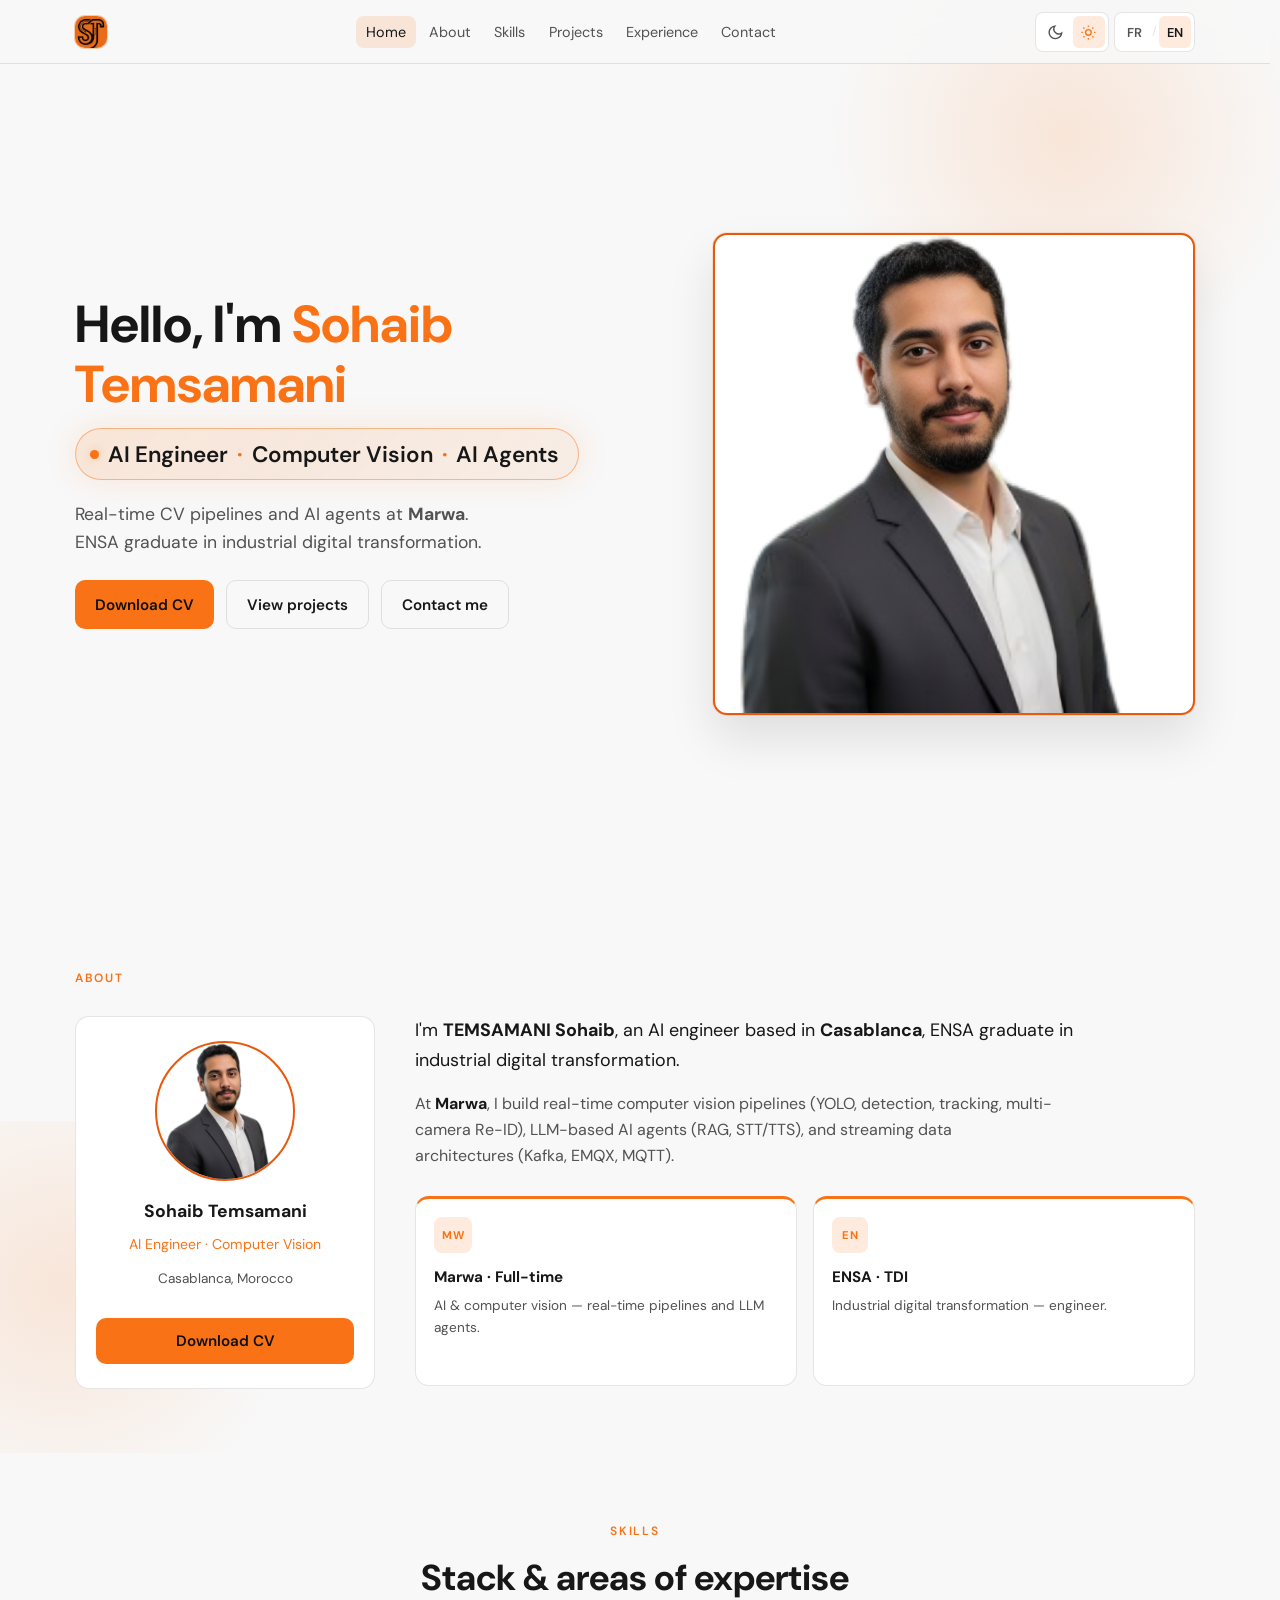
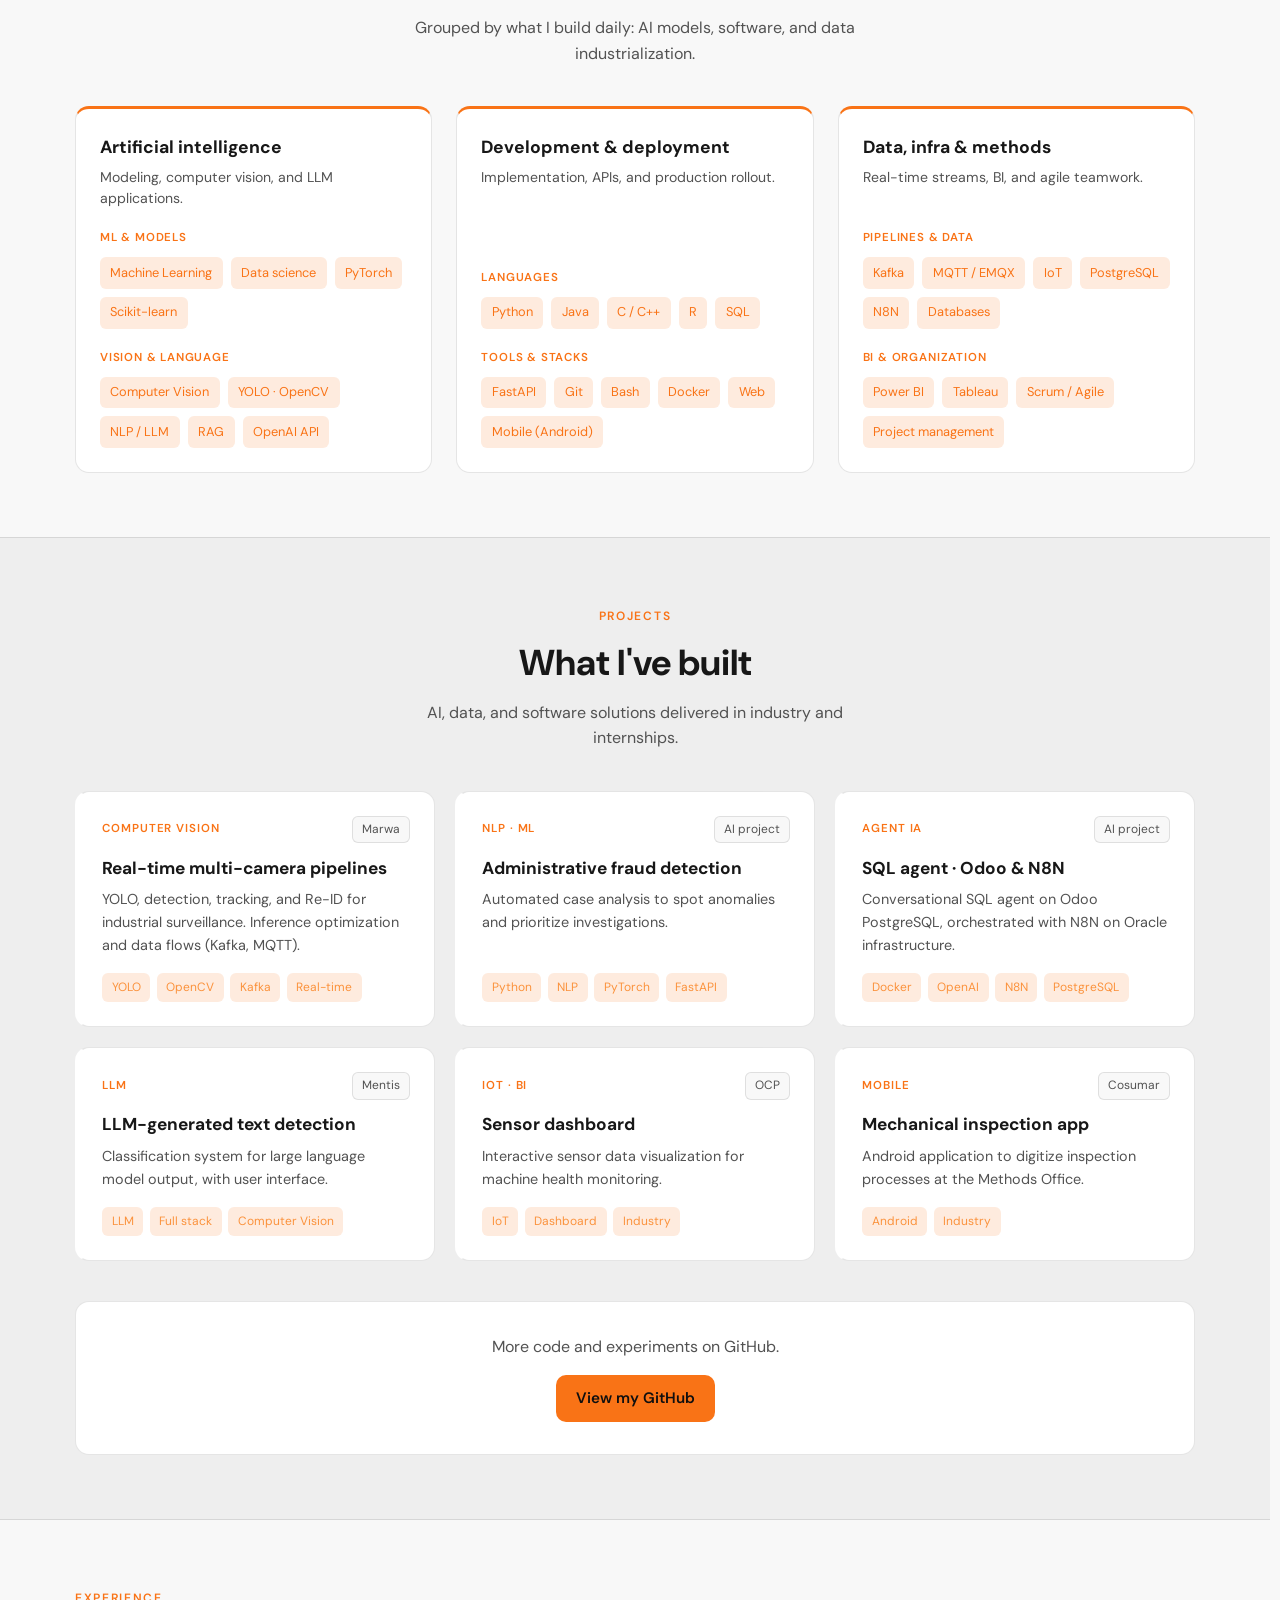
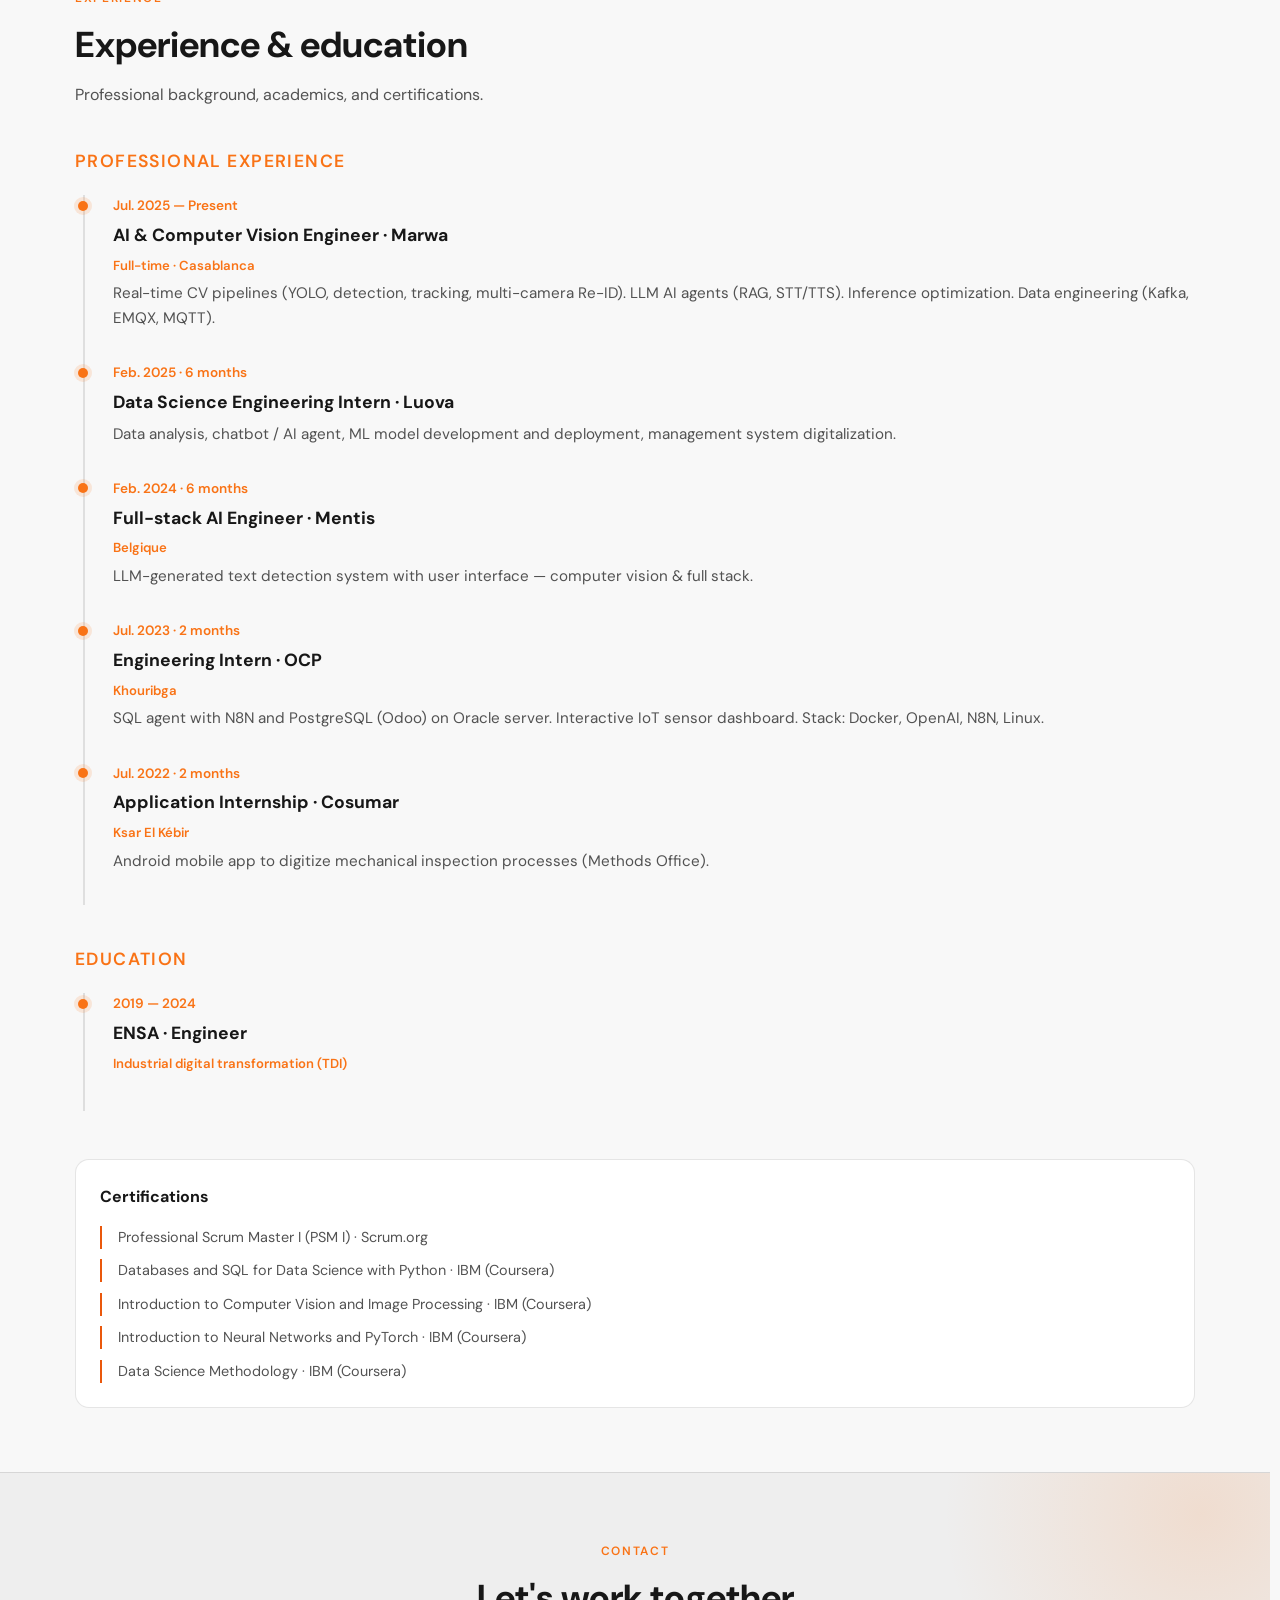
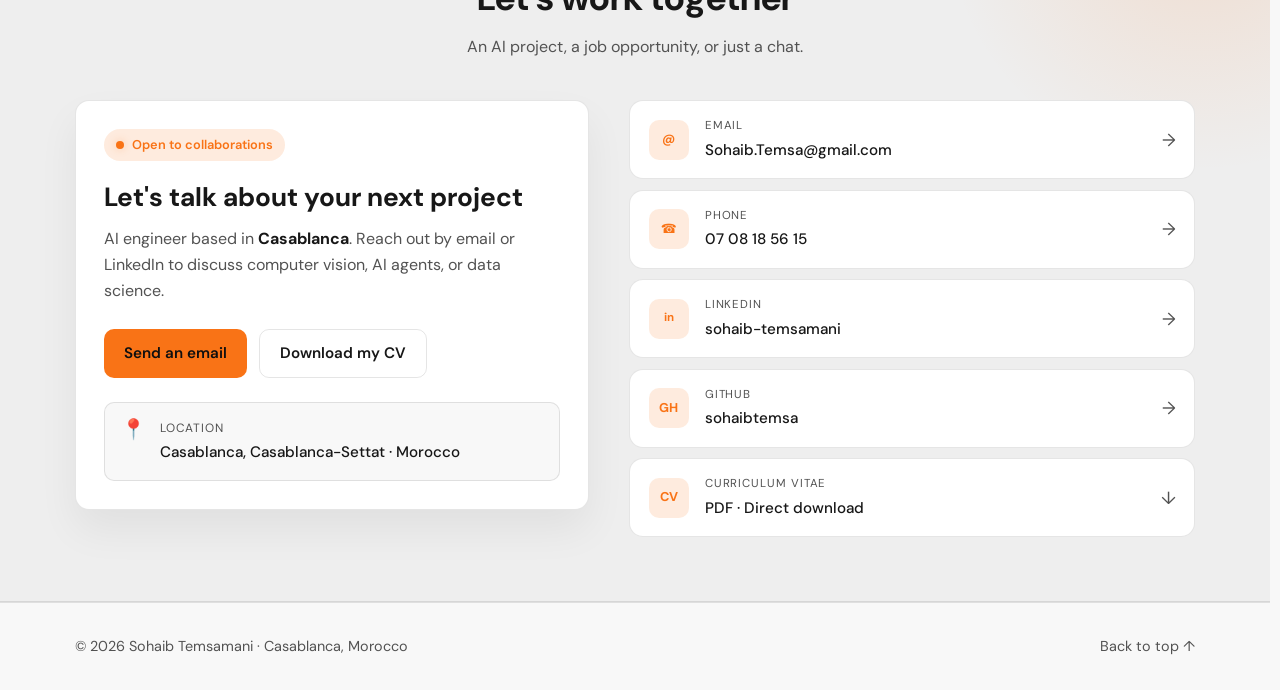
==== commit 926f1086: "add logo" ====
--- a/index.html
+++ b/index.html
@@ -30,7 +30,7 @@
   <header class="site-header">
     <nav class="nav container" data-i18n-aria="aria.nav">
       <a class="logo" href="#home" data-i18n-aria="aria.home">
-        <img src="images/logo.png" alt="ST" width="40" height="40" decoding="async">
+        <img src="images/logo.png" alt="ST" width="32" height="32" decoding="async">
       </a>
 
       <ul class="nav-links" id="nav-menu">
--- a/css/portfolio.css
+++ b/css/portfolio.css
@@ -272,8 +272,8 @@
 }
 
 .logo img {
-  width: 2.35rem;
-  height: 2.35rem;
+  width: 2rem;
+  height: 2rem;
   object-fit: cover;
   display: block;
 }
